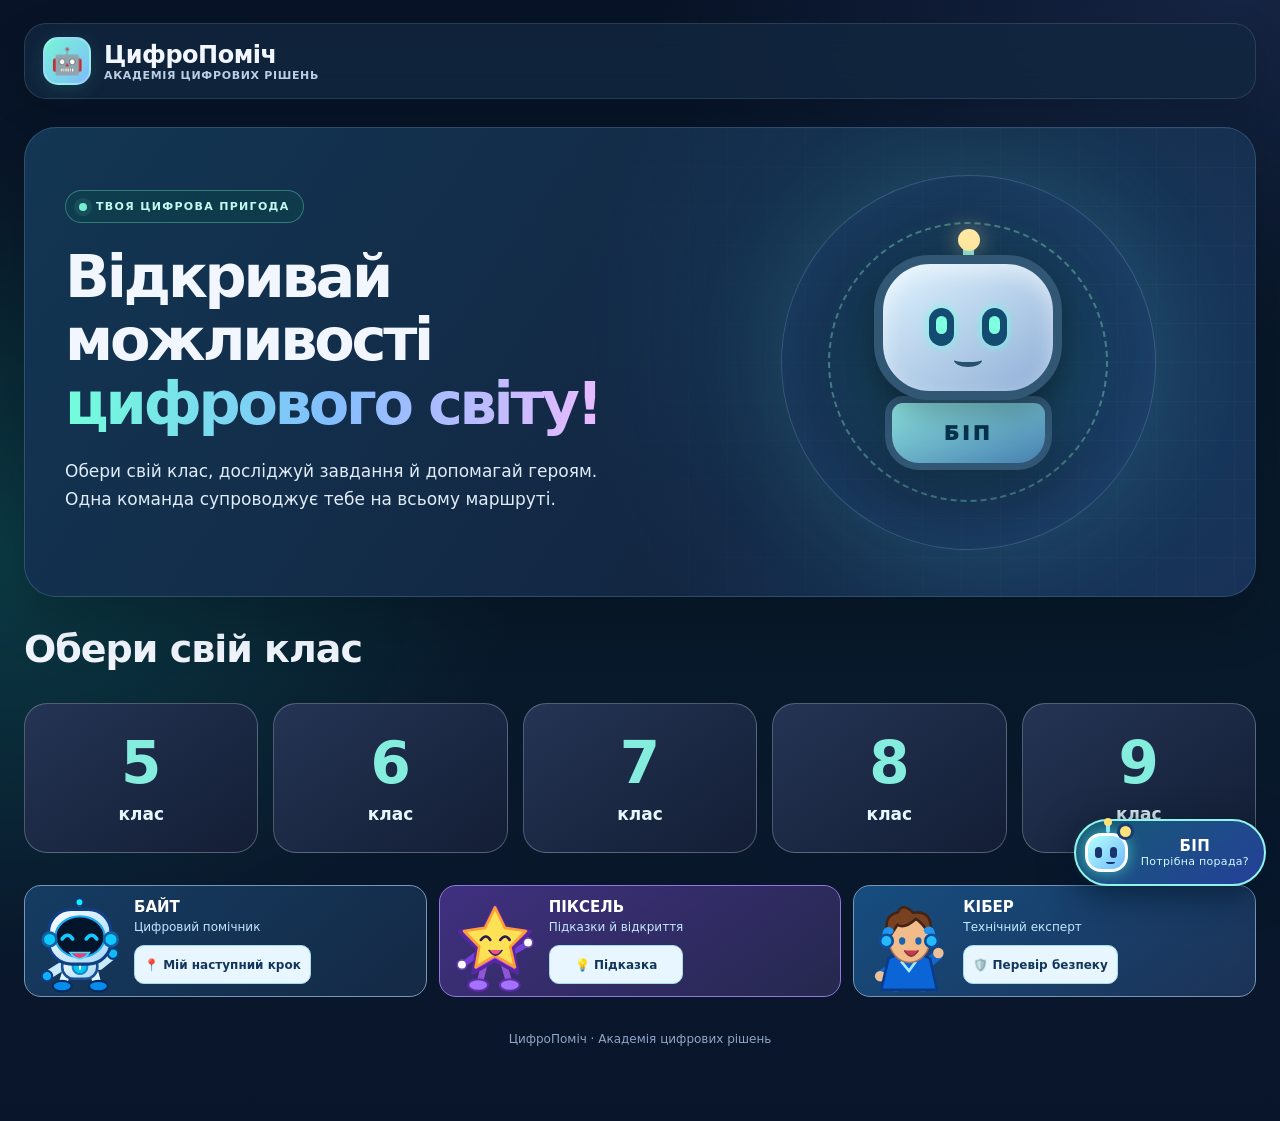
==== index.html @ ed20a584 "Restore omitted character and BIP styles across all portal pages" ====
<!doctype html><html lang="uk"><head><meta charset="utf-8"><meta name="viewport" content="width=device-width,initial-scale=1,viewport-fit=cover"><meta name="theme-color" content="#0a1023"><title>ЦифроПоміч · Академія цифрових рішень</title><link rel="stylesheet" href="./portal.css?v=portal3"><link rel="stylesheet" href="./portal-home.css?v=portal2"><script src="./portal-ui.js?v=portal2" defer></script><script src="./assistant.js?v=portal2" defer></script></head><body><div class="container"><header class="header"><a class="logo" href="./" style="color:inherit;text-decoration:none"><div class="logo-icon">🤖</div><span>ЦифроПоміч<small>АКАДЕМІЯ ЦИФРОВИХ РІШЕНЬ</small></span></a></header><main><section class="hero campaign-hero"><div class="hero-text"><div class="hero-eyebrow"><span class="signal-dot"></span> ТВОЯ ЦИФРОВА ПРИГОДА</div><h1>Відкривай можливості<br><span class="gradient">цифрового світу!</span></h1><p class="campaign-lead">Обери свій клас, досліджуй завдання й допомагай героям. Одна команда супроводжує тебе на всьому маршруті.</p></div><div class="campaign-art" aria-hidden="true"><div class="campaign-orbit orbit-outer"></div><div class="campaign-orbit orbit-inner"></div><div class="campaign-grid"></div><div class="campaign-bot"><span class="bot-antenna"></span><span class="bot-head"><i class="bot-eye"></i><i class="bot-eye"></i><i class="bot-mouth"></i></span><span class="bot-body">БІП</span></div></div></section><section aria-labelledby="choose-grade"><div class="section-intro"><h2 id="choose-grade">Обери свій клас</h2></div><nav class="portal-grades" aria-label="Класи"><a href="./5/" class="academy-grade" aria-label="5 клас"><strong>5</strong><span>клас</span></a><a href="./6/" class="academy-grade" aria-label="6 клас"><strong>6</strong><span>клас</span></a><a href="./7/" class="academy-grade" aria-label="7 клас"><strong>7</strong><span>клас</span></a><a href="./8/" class="academy-grade" aria-label="8 клас"><strong>8</strong><span>клас</span></a><a href="./9/" class="academy-grade" aria-label="9 клас"><strong>9</strong><span>клас</span></a></nav></section><section class="character-team" aria-label="Команда цифрових помічників"><div class="character-member"><div class="character-avatar" data-static-character="bayt"></div><div class="character-body"><strong>БАЙТ</strong><small>Цифровий помічник</small><button type="button" class="team-action" data-static-role="bayt">📍 Мій наступний крок</button></div></div><div class="character-member"><div class="character-avatar" data-static-character="pixel"></div><div class="character-body"><strong>ПІКСЕЛЬ</strong><small>Підказки й відкриття</small><button type="button" class="team-action" data-static-role="pixel">💡 Підказка</button></div></div><div class="character-member"><div class="character-avatar" data-static-character="kiber"></div><div class="character-body"><strong>КІБЕР</strong><small>Технічний експерт</small><button type="button" class="team-action" data-static-role="kiber">🛡️ Перевір безпеку</button></div></div></section></main><footer class="footer">ЦифроПоміч · Академія цифрових рішень</footer></div></body></html>
---- portal.css ----
/* Complete shared design: all original game style blocks, in their original order. */

:root{font-family:system-ui,-apple-system,"Segoe UI",sans-serif;color:#f2f7ff;background:#0a1023;color-scheme:dark;--bg:#0a1023;--card:#17233e;--card2:#1b2b49;--line:#ffffff22;--muted:#b1c1dd;--accent:#69efd3;--blue:#81adff;--gold:#ffd98b}*{box-sizing:border-box}body{margin:0;background:radial-gradient(ellipse 70% 30% at 80% 0,#39387275,transparent),radial-gradient(ellipse 55% 40% at 0% 60%,#087d7960,transparent),#0a1023;min-height:100vh}button,input{font:inherit}button{cursor:pointer}button:focus-visible,input:focus-visible{outline:3px solid #ffe19b;outline-offset:3px}button:disabled{opacity:.5;cursor:not-allowed}a{color:#96dbff}p{line-height:1.65}h1,h2,h3{line-height:1.16;margin:0 0 12px}h1{font-size:clamp(34px,5vw,64px);letter-spacing:-2px}h2{font-size:clamp(25px,3.2vw,38px);letter-spacing:-1px}h3{font-size:20px}.muted{color:var(--muted)}.tiny{font-size:12px;color:var(--muted)}.caps{font-size:12px;letter-spacing:.13em;font-weight:850;color:var(--accent);text-transform:uppercase}.container{max-width:1240px;margin:auto;padding:18px 22px 65px}.header{display:flex;justify-content:space-between;align-items:center;gap:16px;margin-bottom:24px}.logo{display:flex;align-items:center;gap:13px;font-size:22px;font-weight:900;letter-spacing:-.5px}.logo-icon{display:grid;place-items:center;width:48px;height:48px;background:linear-gradient(135deg,#70f5d2,#88a8ff);color:#081a29;border-radius:15px;font-size:26px}.logo small{display:block;font-size:11px;font-weight:700;letter-spacing:.08em;color:var(--muted)}.toplinks{display:flex;gap:9px;flex-wrap:wrap}.navbtn{border:1px solid var(--line);background:#ffffff10;color:#eef4ff;padding:10px 14px;border-radius:14px;font-weight:750}.navbtn.active{border-color:#80efd0;background:#72f2d220;color:#9ef5e5}.btn{display:inline-flex;justify-content:center;align-items:center;gap:8px;border:0;background:linear-gradient(120deg,#74f5d5,#8baeff);color:#07152b;font-weight:900;padding:14px 21px;border-radius:15px;box-shadow:0 9px 32px #36e6bd2c}.btn.secondary{background:#263555;color:#fff;border:1px solid #ffffff30;box-shadow:none}.btn.ghost{background:transparent;border:1px solid #ffffff30;box-shadow:none;color:white}.btn.block{width:100%}.btn.small{font-size:13px;padding:10px 14px}.panel{background:linear-gradient(145deg,#192843f5,#121c32f8);border:1px solid var(--line);border-radius:26px;box-shadow:0 15px 55px #0004}.hero{display:grid;grid-template-columns:1fr .77fr;gap:22px;align-items:center;min-height:420px}.hero-text{padding:48px 10px 48px 16px}.hero-text p{font-size:17px;max-width:580px;color:#b9c9e3}.gradient{background:linear-gradient(95deg,#72ffda,#82bdff,#eabaff);background-clip:text;-webkit-background-clip:text;color:transparent}.bot-zone{position:relative;display:grid;place-items:center;min-height:385px}.orb{height:300px;width:300px;border-radius:50%;border:2px dashed #83c2ff70;background:radial-gradient(circle,#4977ad55,#18284a44 60%,transparent);display:grid;place-items:center;animation:float 5s ease-in-out infinite}.big-bot{font-size:145px;filter:drop-shadow(0 20px 22px #30caa860)}.floating{position:absolute;padding:12px 15px;background:#243757e8;border:1px solid #78ccef77;border-radius:15px;font-weight:850;font-size:13px;box-shadow:0 12px 40px #0005}.floating.a{top:50px;left:0}.floating.b{bottom:55px;right:0}.floating.c{top:68px;right:0}.metrics{display:flex;flex-wrap:wrap;gap:10px;margin:24px 0}.metric{background:#ffffff0b;border:1px solid var(--line);border-radius:14px;padding:12px 17px;font-weight:800}.metric strong{font-size:21px;color:var(--accent)}.section-intro{display:flex;align-items:end;justify-content:space-between;gap:15px;margin:30px 0 18px}.cards{display:grid;grid-template-columns:repeat(4,minmax(0,1fr));gap:14px}.mission-card{color:inherit;text-align:left;background:linear-gradient(150deg,#243454,#131e35);border:1px solid #ffffff25;padding:19px;border-radius:23px;min-height:237px;display:flex;flex-direction:column;gap:6px;transition:transform .15s,border-color .15s}.mission-card:hover{transform:translateY(-3px);border-color:#72eeda}.mission-card .face{width:82px;height:82px;border-radius:23px;background:#ffffff10;display:grid;place-items:center;overflow:hidden;margin:0 auto 5px}.mission-card svg.portrait{height:84px;width:84px}.mission-card .order{display:flex;justify-content:space-between;color:#a9bad9;font-size:11px;letter-spacing:.08em;font-weight:800}.mission-card strong{font-size:16px}.mission-card .status{font-size:12px;margin-top:auto;color:#a6eadd}.tag{display:inline-flex;border:1px solid #8ca7f26a;border-radius:999px;padding:6px 10px;background:#4969b522;color:#c5dcff;font-size:11px;font-weight:850}.tag.done{color:#89efd2;border-color:#89efd280;background:#1c755a40}.game-layout{display:grid;grid-template-columns:254px minmax(0,1fr);gap:18px}.aside{padding:22px;position:sticky;top:12px}.progress-track{height:11px;background:#ffffff20;border-radius:20px;overflow:hidden;margin:13px 0}.progress-track i{height:100%;display:block;background:linear-gradient(90deg,#5ceec7,#96acff);transition:width .2s}.side-nav{display:grid;gap:7px;margin-top:21px}.side-nav button{border:1px solid transparent;border-radius:11px;background:none;color:#aebdd9;text-align:left;padding:10px;display:flex;gap:9px;font-size:12px;font-weight:750}.side-nav button.current{background:#5b86e12c;border-color:#70b4ff80;color:white}.side-nav button.done{color:#75f1ce}.stage{padding:30px 34px;min-height:630px}.stage-top{display:flex;gap:12px;justify-content:space-between;align-items:center;flex-wrap:wrap}.ticket-header{display:flex;align-items:center;gap:18px;margin:19px 0 22px}.portrait-frame{background:linear-gradient(145deg,#304b79,#172d4f);border:1px solid #9cd9ff57;border-radius:25px;width:120px;height:120px;flex-shrink:0;overflow:hidden;display:grid;place-items:center}.portrait-frame .portrait{width:130px;height:130px}.ticket-header h2{margin-bottom:6px}.step-label{font-size:13px;color:#a8caff;font-weight:800}.steps{display:flex;gap:7px;margin:12px 0 22px}.steps span{height:7px;flex:1;background:#ffffff24;border-radius:10px}.steps span.past{background:#5de6c9}.steps span.now{background:#8aafff}.chat{background:#0c1830;border:1px solid #6e95c865;border-radius:20px;padding:20px 24px;margin:17px 0}.chat .sender{font-size:12px;font-weight:850;color:#84efcf;margin-bottom:8px}.chat p{color:#edf4ff;margin:0;font-size:16px;line-height:1.7}.clues{border-radius:18px;background:#eef5ff0c;border:1px solid #ffffff1d;padding:17px 20px}.clues ul{margin:9px 0 0;padding-left:21px;color:#c7d9f3;line-height:1.65;font-size:14px}.question-title{font-size:20px;font-weight:850;margin:23px 0 14px}.answers{display:grid;gap:11px}.option{width:100%;text-align:left;display:flex;gap:13px;align-items:flex-start;padding:15px;background:#243557;border:1px solid #ffffff29;border-radius:15px;color:#f1f6ff;line-height:1.5}.option:hover:not(:disabled){border-color:#8dbfff;background:#2b426a}.letter{display:grid;place-items:center;flex:0 0 31px;width:31px;height:31px;background:#ffffff1b;border-radius:10px;font-weight:900}.option.good{border-color:#6be5b2;background:#1d5647}.option.bad{border-color:#ff9a9a;background:#5b2b3d}.feedback{margin-top:16px;border:1px solid #63edc77a;background:#194b4585;padding:16px 20px;border-radius:16px}.feedback.wrong{border-color:#ffb4b77c;background:#4b2a4085}.feedback strong{font-size:16px}.feedback p{margin:9px 0 0;color:#e8f3ff;font-size:14px}.foot{display:flex;justify-content:space-between;flex-wrap:wrap;gap:12px;margin-top:23px}.phase-alert{background:#2d3862;border:1px solid #a5a2ff7f;border-radius:14px;padding:13px 16px;font-size:13px;color:#e6eaff;margin:15px 0}.mission-done{text-align:center;padding:34px 18px}.mission-done .medal{font-size:74px;margin:8px 0 20px}.mission-done p{max-width:490px;margin:0 auto 24px;color:var(--muted)}.lab-intro{padding:29px;margin:20px 0}.lab-grid{display:grid;grid-template-columns:280px 1fr;gap:20px}.lab-menu{display:grid;gap:8px}.lab-menu button{display:flex;align-items:center;gap:12px;padding:13px;background:#263859;border:1px solid #ffffff2b;color:white;text-align:left;border-radius:13px;font-weight:750}.lab-menu button.active{background:#355181;border-color:#88dafe}.lab-activity{padding:27px;min-height:480px}.lab-scene{border-radius:18px;border:1px solid #ffffff27;background:#0b1a34;padding:19px;margin:18px 0;min-height:160px}.lab-panel{background:#142745;border-radius:15px;padding:16px;margin:12px 0}.lab-panel label{display:block;margin:10px 0}.lab-choice{display:block;background:#253b5e;color:white;border:1px solid #8099c078;border-radius:12px;padding:12px;margin:9px 0;text-align:left;width:100%}.lab-choice.selected{background:#28695d;border-color:#6aebc4}.lab-choice.error{background:#602c44;border-color:#ffafba}.lab-list{display:flex;flex-wrap:wrap;gap:9px}.lab-pill{border:1px solid #8babd277;background:#223d60;color:#f2f7ff;border-radius:12px;padding:11px 14px;min-height:46px}.lab-pill.selected{background:#28685b;border-color:#83efca}.hint{background:#ffffff12;border-left:3px solid #8de6ce;padding:13px 16px;border-radius:9px;margin-top:16px;color:#d6e7fc}.badge-list{display:flex;flex-wrap:wrap;gap:8px}.badge-item{border-radius:999px;padding:10px 14px;border:1px solid #ffffff30;background:#ffffff09;color:#b9c7df;font-weight:750;font-size:12px}.badge-item.earned{border-color:#75e8cb;color:#9af2dc;background:#237a5e55}.report{max-width:970px;margin:14px auto}.report-top{padding:39px;text-align:center}.report-score{font-size:63px;font-weight:950;color:#8af0d5;letter-spacing:-2px}.report-metrics{display:grid;grid-template-columns:repeat(3,1fr);gap:10px;margin-top:16px}.report-metrics div{background:#ffffff0e;border-radius:15px;padding:13px}.report-metrics strong{display:block;font-size:26px}.certificate{background:#fffdf6;color:#1d2e43;border:12px solid #eadbb0;border-radius:4px;padding:27px;box-shadow:0 6px 40px #0004;position:relative;text-align:center;max-width:880px;margin:22px auto;aspect-ratio:1.414;display:flex;flex-direction:column;justify-content:center;overflow:hidden}.certificate::before{content:"";position:absolute;inset:11px;border:2px solid #9fbbcc;pointer-events:none}.cert-kicker{font-size:13px;letter-spacing:.22em;text-transform:uppercase;color:#456c7c;font-weight:850}.cert-big{font-size:clamp(39px,6vw,70px);font-weight:1000;color:#18455c;margin:12px 0 4px;letter-spacing:.12em}.cert-name{font-size:clamp(24px,4vw,40px);font-weight:850;border-bottom:2px solid #c3bd9a;display:inline-block;max-width:92%;margin:13px auto;padding:0 35px 8px;overflow-wrap:anywhere}.cert-results{display:flex;justify-content:center;gap:25px;flex-wrap:wrap;margin:20px 0;font-weight:750}.cert-seal{font-size:53px}.cert-bottom{font-size:12px;color:#4f6475}.name-input{border:1px solid #91afe4;background:#1c3458;color:white;border-radius:12px;padding:12px;font-weight:700;max-width:300px;width:100%}.center{text-align:center}.footer{text-align:center;font-size:12px;color:#91a6c9;margin-top:35px}.toast{position:fixed;right:20px;bottom:24px;max-width:320px;background:#153d38;border:1px solid #8ceace;padding:14px 18px;border-radius:13px;box-shadow:0 15px 40px #0006;z-index:30}.hide{display:none!important}@keyframes float{50%{transform:translateY(-10px)}}@media(max-width:1000px){.cards{grid-template-columns:repeat(2,minmax(0,1fr))}.hero{grid-template-columns:1fr .6fr}.orb{height:220px;width:220px}.big-bot{font-size:100px}.game-layout{grid-template-columns:205px 1fr}.stage{padding:22px}.lab-grid{grid-template-columns:220px 1fr}}@media(max-width:700px){.container{padding:13px 12px 48px}.header{align-items:flex-start;flex-direction:column}.logo{font-size:19px}.toplinks{width:100%;display:grid;grid-template-columns:repeat(3,1fr)}.navbtn{padding:10px 6px;font-size:12px}.hero{display:flex;flex-direction:column-reverse;gap:0}.hero-text{padding:5px 2px 30px}.hero-text p{font-size:14px}.bot-zone{min-height:225px;width:100%}.orb{height:185px;width:185px}.big-bot{font-size:90px}.floating{font-size:10px;padding:8px}.floating.a{top:18px}.floating.b{bottom:12px}.floating.c{top:32px}.cards{gap:9px}.mission-card{min-height:198px;padding:12px}.mission-card .face{height:67px;width:67px}.mission-card svg.portrait{width:72px;height:72px}.mission-card strong{font-size:13px}.mission-card .tiny{font-size:11px}.mission-card .status{font-size:11px}.game-layout{display:block}.aside{position:static;padding:14px;margin-bottom:12px}.side-nav{display:none}.stage{padding:17px 15px;min-height:0}.ticket-header{gap:12px}.ticket-header h2{font-size:23px}.portrait-frame{width:90px;height:90px;border-radius:19px}.portrait-frame .portrait{width:96px;height:96px}.chat{padding:16px}.chat p{font-size:14px}.question-title{font-size:18px}.option{font-size:13px;padding:12px}.lab-grid{display:block}.lab-menu{display:grid;grid-template-columns:repeat(2,1fr);margin-bottom:14px}.lab-menu button{font-size:12px;padding:10px}.lab-activity{padding:17px;min-height:0}.report-top{padding:23px 15px}.report-metrics strong{font-size:20px}.certificate{aspect-ratio:auto;min-height:500px;padding:25px 14px;border-width:7px}.cert-big{font-size:40px}.cert-results{gap:9px;font-size:12px}}@media print{body{background:#fff!important}.header,.footer,.no-print,.report-top,.lab-grid,.hero,.cards{display:none!important}.container{padding:0}.certificate{width:270mm;max-width:100%;height:185mm;aspect-ratio:auto;margin:0 auto;box-shadow:none;page-break-inside:avoid}.report{margin:0;max-width:none}@page{size:A4 landscape;margin:10mm}}@media(prefers-reduced-motion:reduce){*,*:before,*:after{animation:none!important;transition:none!important}}

/* CyfroPomich 4.0: mission 06 inside the single game */
.m6{display:grid;gap:19px}.m6 .m6-head{display:flex;gap:12px;align-items:center;flex-wrap:wrap}.m6 .m6-face{width:88px;height:88px;border-radius:23px;overflow:hidden;background:#30456a;flex-shrink:0}.m6 .m6-face svg{height:94px;width:94px}.m6 .m6-talk{background:#112545;border:1px solid #82caff66;border-radius:19px;padding:17px 20px;line-height:1.65}.m6 .m6-talk strong{display:block;color:#79efd4;font-size:13px;margin-bottom:6px}.m6 .m6-bip{padding:13px 17px;border-left:4px solid #7fe5d2;background:#133c4c;border-radius:13px;line-height:1.55}.m6 .m6-choices{display:grid;gap:10px}.m6 .m6-choices button{color:#f1f8ff;text-align:left;border-radius:15px;padding:16px;border:1px solid #7b9cc070;background:#263a60}.m6 .m6-choices button:hover,.m6 .m6-tab:hover,.m6 .m6-action:hover{border-color:#68e4d0}.m6 .m6-browser{border:1px solid #80aece88;border-radius:18px;overflow:hidden;background:#f3f9ff;color:#243650;box-shadow:0 16px 26px #0002}.m6 .m6-bar{background:#243453;display:flex;gap:9px;align-items:end;flex-wrap:wrap;padding:13px 13px 0;color:#fff}.m6 .m6-dots{font-size:13px;padding:0 8px 13px 0;white-space:nowrap;color:#ffd3b4}.m6 .m6-tab{background:#405375;border:1px solid #7287a3;color:#fff;padding:12px 15px;border-radius:13px 13px 0 0;min-height:45px}.m6 .m6-tab[aria-selected=true]{background:#f3f9ff;color:#15294b;font-weight:800;border-bottom-color:#f3f9ff}.m6 .m6-toolbar{display:flex;align-items:center;gap:10px;padding:11px 15px;background:#e0eaf7;border-bottom:1px solid #adbed5}.m6 .m6-back{font-size:23px;border-radius:10px;border:1px solid #adc1d9;background:#fff;color:#263c56;width:44px;height:42px}.m6 .m6-back:disabled{opacity:.3}.m6 .m6-address{background:#fff;border:1px solid #b4c7da;padding:8px 13px;border-radius:10px;flex:1;overflow-wrap:anywhere;font-size:13px}.m6 .m6-page{padding:22px;min-height:180px;background:linear-gradient(150deg,#fff,#e8f4ff)}.m6 .m6-page h3{color:#17385f}.m6 .m6-page p{color:#334f6c}.m6 .m6-action{border:1px solid #406d8c;background:#285e96;color:#fff;border-radius:12px;padding:12px 16px;font-weight:750}.m6 .m6-status{border:1px solid #65ddb4;background:#164a40;color:#e9fff7;border-radius:13px;padding:13px 17px}.m6 .m6-warn{border-color:#efb37c;background:#593d32}.m6 .m6-footer{display:flex;gap:10px;flex-wrap:wrap;justify-content:space-between;margin-top:8px}.m6 .m6-note{color:#b6cbe7;font-size:13px}.m6 .m6-progress{height:8px;border-radius:20px;background:#ffffff25;overflow:hidden}.m6 .m6-progress i{display:block;height:100%;background:#6beace;transition:width .2s}
@media(max-width:600px){.m6 .m6-bar{gap:4px}.m6 .m6-tab{padding:9px 8px;font-size:12px;flex:1}.m6 .m6-dots{display:none}.m6 .m6-page{padding:14px}.m6 .m6-head{align-items:flex-start}}

/* Mission 01: accessible, touch-friendly virtual Drive */
.m1{display:grid;gap:18px}.m1-head{display:flex;gap:14px;align-items:center;flex-wrap:wrap}.m1-head .m1-portrait{width:86px;height:86px;border-radius:19px;overflow:hidden;background:#314c79}.m1-head .m1-portrait svg{width:94px;height:94px}.m1-track{height:9px;background:#ffffff20;border-radius:99px;overflow:hidden}.m1-track i{display:block;height:100%;background:linear-gradient(90deg,#76f5d0,#9cb6ff);transition:width .2s}.m1-call{background:#112544;border:1px solid #90cbff69;padding:17px 20px;border-radius:19px;line-height:1.6}.m1-call strong{display:block;color:#8ef0d0;margin-bottom:7px;font-size:12px;letter-spacing:.07em}.m1-drive{background:#eaf1fb;color:#162841;border-radius:20px;overflow:hidden;border:3px solid #557aa5;box-shadow:0 10px 28px #0005}.m1-drive-head{background:#d8e5f6;padding:13px 17px;display:flex;flex-wrap:wrap;align-items:center;gap:10px;border-bottom:1px solid #bbcee7}.m1-drive-title{font-weight:950}.m1-chip{background:white;border:1px solid #b7cce5;border-radius:999px;padding:5px 11px;font-size:12px;font-weight:800}.m1-drive-body{padding:18px}.m1-folders{display:flex;gap:8px;flex-wrap:wrap;margin:12px 0 18px}.m1-folder{border:1px solid #a9bddb;background:white;color:#203b58;padding:11px 13px;border-radius:12px;font-weight:750}.m1-folder.active{border-color:#3477d2;background:#d5e8ff}.m1-file{background:#fff;border:1px solid #b6c7da;border-radius:15px;padding:17px;display:grid;gap:12px}.m1-file-row{display:flex;gap:12px;align-items:center;flex-wrap:wrap}.m1-file-icon{font-size:32px}.m1-doc{border:1px solid #b8cde0;background:#fff;border-radius:12px;padding:15px;color:#18324b;margin:9px 0;min-height:95px;line-height:1.6}.m1-doc textarea{display:block;width:100%;min-height:110px;resize:vertical;border:2px solid #7297ce;border-radius:10px;color:#172d45;background:#f7fbff;padding:12px;font-size:15px;line-height:1.5}.m1-drive button{background:#e5f1ff;border:1px solid #739ed7;border-radius:11px;padding:11px 14px;color:#173558;font-weight:850;min-height:44px}.m1-drive button.primary{background:#246bd6;color:#fff;border-color:#1a54b0}.m1-drive button:disabled{opacity:.5}.m1-actions{display:flex;gap:9px;flex-wrap:wrap}.m1-notice{padding:12px 15px;border-radius:13px;background:#245848;border:1px solid #73edc7;color:#edfff9;line-height:1.55}.m1-notice.wrong{background:#593442;border-color:#ffb3a9}.m1-choices{display:grid;gap:10px}.m1-choices button{background:#273d61;border:1px solid #879fc876;color:white;text-align:left;border-radius:13px;min-height:49px;padding:13px 16px;font-weight:750}.m1-choices button:hover{background:#38577e}.m1-bip{background:#2a3460;border:1px solid #a8b0ff65;border-radius:14px;padding:14px 17px;color:#e9f1ff;line-height:1.6}.m1-foot{display:flex;flex-wrap:wrap;align-items:center;justify-content:space-between;gap:12px}.m1-legend{font-size:12px;color:#b8cbee}.m1-summary{display:grid;grid-template-columns:repeat(3,minmax(0,1fr));gap:10px}.m1-summary div{background:#203b55;border-radius:15px;padding:15px}.m1-summary strong{display:block;color:#7ff0ce;font-size:17px;margin-bottom:6px}@media(max-width:700px){.m1-summary{grid-template-columns:1fr}.m1-drive-body{padding:12px}.m1-drive-head{padding:11px}.m1-choices button{font-size:14px}.m1 .stage{padding:17px}.m1-file{padding:12px}}

/* Mission 02: interactive shared printer and local network (integrated). */
.m2-head{display:flex;align-items:center;gap:14px;flex-wrap:wrap}.m2-portrait{width:88px;height:88px;overflow:hidden;border-radius:20px;background:#304b76;flex-shrink:0}.m2-portrait svg{height:96px;width:96px}.m2-track{height:9px;background:#ffffff20;border-radius:999px;overflow:hidden;margin:17px 0 23px}.m2-track i{display:block;height:100%;background:linear-gradient(90deg,#6ef0cd,#94b4ff);transition:width .2s}.m2-call{background:#102642;border:1px solid #83c8fa70;border-radius:18px;padding:17px 20px;line-height:1.6;margin:13px 0}.m2-call strong{display:block;color:#86f1d4;font-size:12px;letter-spacing:.05em;margin-bottom:6px}.m2-choices{display:grid;gap:10px;margin-top:14px}.m2-choices button{min-height:48px;text-align:left;background:#283c5c;color:white;border:1px solid #789bd077;border-radius:14px;padding:13px 16px;font-weight:750}.m2-choices button:hover,.m2-action:hover{border-color:#61ebd0}.m2-tip{border-radius:14px;border:1px solid #8fbdff5c;background:#213d5b;padding:14px 17px;line-height:1.6}.m2-feedback{border:1px solid #73eac1;background:#165243;color:#ecfff7;padding:12px 16px;border-radius:13px;line-height:1.5}.m2-feedback.bad{border-color:#ffbd99;background:#624038}.m2-footer{display:flex;justify-content:space-between;align-items:center;gap:12px;flex-wrap:wrap;margin-top:18px}.m2-net{background:#eaf2fe;color:#16304e;border:2px solid #89abda;border-radius:20px;overflow:hidden;margin:20px 0}.m2-net-top{background:#d4e2f5;display:flex;justify-content:space-between;align-items:center;flex-wrap:wrap;padding:13px 17px;gap:9px;border-bottom:1px solid #b3c8e2;font-weight:900}.m2-net small{color:#3d5572}.m2-status{border-radius:999px;padding:5px 10px;background:#d5f4e6;border:1px solid #6eb99c;color:#175b46;font-weight:850;font-size:11px}.m2-status.off{background:#ffe4de;border-color:#d88d84;color:#823b36}.m2-netbody{padding:16px}.m2-network{display:grid;grid-template-columns:minmax(0,1fr) 65px minmax(0,1fr) 65px minmax(0,1fr);gap:3px;align-items:center}.m2-device{min-height:150px;border:1px solid #adc5e3;border-radius:16px;background:white;text-align:center;padding:14px 9px;display:flex;flex-direction:column;align-items:center;gap:7px;justify-content:center}.m2-device .m2-symbol{font-size:36px;line-height:1.2}.m2-device strong{font-size:14px}.m2-device .m2-desc{font-size:12px;color:#365573}.m2-device.isoff{opacity:.76;background:#fff4f3;border-color:#e3a39c}.m2-link{height:8px;border-radius:12px;background:#45b9a6;position:relative}.m2-link:after{content:'➜';position:absolute;left:50%;top:-20px;transform:translateX(-50%);font-size:23px;color:#227e77}.m2-link.disconnected{background:repeating-linear-gradient(90deg,#e2a1a1 0 8px,transparent 8px 14px)}.m2-link.disconnected:after{content:'×';color:#b64444}.m2-control{background:white;border:1px solid #b8cee7;border-radius:15px;margin-top:15px;padding:17px;color:#233e5c}.m2-control strong{display:block;margin-bottom:9px}.m2-net button{background:#2368c1;border:1px solid #13519f;color:white;min-height:44px;border-radius:11px;padding:10px 14px;font-weight:850}.m2-net button.m2-quiet{color:#244463;background:#e4effc;border-color:#a6c4e4}.m2-actions{display:flex;flex-wrap:wrap;gap:10px;margin-top:12px}.m2-printlog{background:#f0f7ff;border:1px dashed #96b9dc;border-radius:13px;padding:12px;color:#244c70;font-size:13px;line-height:1.6;margin-top:12px}.m2-choiceprint{display:grid;gap:8px}.m2-choiceprint button{text-align:left;width:100%;background:white;color:#213b59;border:1px solid #a6c4e3}.m2-choiceprint button.selected{background:#c7f2e3;border-color:#309f7f;color:#124d42}.m2-finish{background:#164f48;border:1px solid #7ce4be;border-radius:16px;padding:19px;line-height:1.6}.m2-mission .m2-note{font-size:12px;color:#bfd1ed}
@media(max-width:700px){.m2-network{grid-template-columns:1fr;gap:6px}.m2-device{min-height:100px;flex-direction:row;text-align:left;justify-content:flex-start}.m2-device .m2-symbol{font-size:28px}.m2-link{width:8px;height:25px;justify-self:center}.m2-link:after{content:'↓';top:0;left:13px;font-size:20px}.m2-link.disconnected:after{content:'×';left:16px;top:0}.m2-netbody{padding:10px}.m2-net-top{padding:11px}.m2-control{padding:12px}.m2-head{align-items:flex-start}}

/* Mission 03 — safe messaging simulation, integrated in the full game */
.m3{display:grid;gap:18px}.m3-head{display:flex;align-items:center;gap:14px;flex-wrap:wrap}.m3-avatar{width:84px;height:84px;overflow:hidden;border-radius:19px;background:#31486c;flex-shrink:0}.m3-avatar svg{width:93px;height:93px}.m3-progress{height:9px;background:#ffffff1c;border-radius:99px;overflow:hidden}.m3-progress i{display:block;height:100%;border-radius:inherit;background:linear-gradient(90deg,#72e9d4,#a2baff);transition:width .35s}.m3-chatapp{border:1px solid #819acc50;background:#0a1429;border-radius:24px;overflow:hidden}.m3-chathead{background:#182a49;display:flex;align-items:center;justify-content:space-between;gap:12px;padding:14px 18px;border-bottom:1px solid #ffffff18}.m3-chathead strong{font-size:15px}.m3-chathead small{color:#abc5e4}.m3-bubbles{padding:20px;display:grid;gap:12px;min-height:190px;align-content:start}.m3-bubble{max-width:min(95%,550px);padding:15px 17px;border:1px solid #63779b6b;border-radius:17px 17px 17px 5px;background:#223551;line-height:1.6;white-space:pre-line}.m3-bubble.warning{background:#2d294b;border-color:#ffcd8288}.m3-bubble.own{justify-self:end;border-radius:17px 17px 5px 17px;background:#194b57;border-color:#6cebd280}.m3-mute{padding:12px 18px;color:#b1c1dd;border-top:1px solid #ffffff20;font-size:12px}.m3-flags{display:grid;grid-template-columns:repeat(2,minmax(0,1fr));gap:11px}.m3-flag,.m3-action{border:1px solid #ffffff38;border-radius:15px;background:#1b2d4d;color:#edf5ff;font:inherit;line-height:1.45;text-align:left;padding:14px;cursor:pointer;min-height:56px;transition:background .15s,border-color .15s}.m3-flag:hover,.m3-action:hover{border-color:#77ecd4}.m3-flag[aria-pressed=true]{background:#153e4a;border-color:#71ebcf;box-shadow:inset 0 0 0 1px #71ebcf}.m3-flag[aria-pressed=true]:before{content:'✓  ';color:#8afce0}.m3-flag:focus-visible,.m3-action:focus-visible{outline:3px solid #ffd98b;outline-offset:2px}.m3-choices{display:grid;gap:11px}.m3-actions{display:flex;gap:11px;flex-wrap:wrap;margin-top:14px}.m3-actions .btn{min-height:46px}.m3-tip{background:#15304b;border:1px solid #5b9cbd66;padding:16px 18px;border-radius:17px;line-height:1.55}.m3-feedback{padding:15px 18px;background:#173e41;border:1px solid #6ce2c280;color:#e8fff8;border-radius:14px;line-height:1.5}.m3-feedback.bad{background:#463025;border-color:#ffc18c80;color:#fff0dd}.m3-report{display:grid;gap:10px;background:#102942;border:1px solid #76c6ff60;padding:18px;border-radius:17px}.m3-report strong{color:#bde9ff}.m3-label{font-weight:800;color:#bde6ff}.m3-steps{margin:0;padding-left:24px;line-height:1.8}.m3-summary{background:#173742;border:1px solid #69d9c080;border-radius:15px;padding:17px;line-height:1.7}.m3-explain{color:#bacce8;font-size:14px}.m3-count{color:#bdebdc;font-size:13px}.m3-warn{font-size:13px;color:#ffd19d}.m3-pill{border-radius:99px;border:1px solid #ffffff40;padding:5px 10px;font-size:12px;color:#c1d2ec}.m3-actions .btn:disabled{opacity:.45;cursor:not-allowed}
@media(max-width:620px){.m3-flags{grid-template-columns:1fr}.m3-bubbles{padding:14px}.m3-chathead{padding:12px 14px}.m3-head{align-items:flex-start}.m3-avatar{width:72px;height:72px}.m3-avatar svg{width:80px;height:80px}}

/* Four new fully integrated interactive missions, 04,05,07,08. */
.v4-layout{display:grid;gap:17px}.v4-heading{display:flex;align-items:center;gap:15px}.v4-heading .v4-face{height:82px;width:82px;flex:0 0 82px;border-radius:20px;background:#314d79;overflow:hidden}.v4-face svg{width:92px;height:92px}.v4-track{height:9px;border-radius:30px;background:#ffffff20;overflow:hidden}.v4-track i{height:100%;display:block;background:linear-gradient(90deg,#72eccf,#94b5ff);transition:width .3s}.v4-message{background:#10243f;border:1px solid #75b4f655;border-radius:18px;padding:18px;line-height:1.7}.v4-message strong{color:#8df1dd;display:block;margin-bottom:5px}.v4-message p{margin:0;color:#eff5ff}.v4-scene{border:1px solid #8ca7dd45;background:linear-gradient(145deg,#0e1b35,#192a48);border-radius:21px;padding:20px;display:grid;gap:14px}.v4-scene-head{display:flex;justify-content:space-between;align-items:center;gap:10px;flex-wrap:wrap;font-weight:900;color:#d2e7ff}.v4-choices{display:grid;gap:10px}.v4-tile{background:#243859;border:1px solid #90aad65d;border-radius:14px;color:#edf5ff;padding:14px;text-align:left;display:flex;align-items:center;gap:12px;line-height:1.45;min-height:56px}.v4-tile:hover,.v4-tile:focus-visible{background:#304b77;border-color:#8df1d3}.v4-tile[aria-pressed=true]{background:#216a61;border-color:#82f3d5}.v4-tile:disabled{opacity:.55}.v4-row{display:flex;gap:10px;align-items:center;flex-wrap:wrap}.v4-tip{background:#23375b;border-left:4px solid #81f2d5;color:#e1efff;border-radius:12px;padding:14px 17px;font-size:14px;line-height:1.6}.v4-status{border:1px solid #83f1d367;border-radius:13px;background:#1c5b4c79;padding:14px;line-height:1.6}.v4-status.bad{border-color:#ffc8ad79;background:#653b4078}.v4-footer{display:flex;flex-wrap:wrap;gap:10px;justify-content:space-between}.v4-photo-grid{display:grid;grid-template-columns:repeat(3,minmax(0,1fr));gap:12px}.v4-photo{min-height:160px;border-radius:16px;display:grid;align-items:end;text-align:center;padding:14px;color:white;font-weight:900;border:2px solid #ffffff35}.v4-photo:nth-child(1){background:linear-gradient(145deg,#9ee4f0,#337d82 45%,#184352)}.v4-photo:nth-child(2){background:linear-gradient(135deg,#f2b871,#ad6549,#503447)}.v4-photo:nth-child(3){background:linear-gradient(135deg,#a6c9ff,#6775be,#273d76)}.v4-preview{background:#f9f6ed;color:#1b3447;border-radius:12px;padding:17px;max-width:620px}.v4-preview .v4-forest{font-size:75px;text-align:center;padding:19px;background:linear-gradient(#bdeaff,#e2f5ce);border-radius:12px;margin-bottom:13px}.v4-search{display:flex;gap:10px;align-items:stretch;flex-wrap:wrap}.v4-search input{min-width:170px;flex:1;background:#f2f8ff;color:#142440;border:2px solid #86b8dc;border-radius:12px;padding:12px;font-size:16px}.v4-result{width:100%;text-align:left;background:#f7fbff;color:#1a3950;border:1px solid #a0bad3;border-radius:13px;padding:14px 17px;display:grid;gap:4px}.v4-result:hover{background:#dff4ff}.v4-result small{color:#42755e}.v4-network{display:grid;grid-template-columns:1fr auto 1fr auto 1fr;align-items:center;gap:7px}.v4-device{background:#263d61;border-radius:15px;text-align:center;border:1px solid #adc6ed57;min-height:118px;display:grid;align-content:center;gap:5px;padding:10px}.v4-device strong{font-size:14px}.v4-device span{font-size:27px}.v4-wire{font-size:26px;color:#8aecd6;text-align:center}.v4-device.off{border-color:#ec9e9e88;opacity:.72}.v4-mail{background:#f2f6fd;color:#20364c;border-radius:17px;overflow:hidden}.v4-mail .v4-mail-head{padding:17px;border-bottom:1px solid #c6d4e2;display:grid;gap:8px}.v4-mail .v4-mail-body{padding:20px;display:grid;gap:10px;line-height:1.55}.v4-mail .v4-attachment{border:1px dashed #9cacc5;padding:13px;border-radius:10px;background:#fff4ed;color:#653f3b}.v4-choice-note{font-size:13px;color:#b8d1ee}.v4-footer button{max-width:100%}
@media(max-width:760px){.v4-photo-grid{grid-template-columns:1fr}.v4-photo{min-height:110px}.v4-network{grid-template-columns:1fr;max-width:420px;margin:auto}.v4-wire{transform:rotate(90deg)}.v4-scene{padding:14px}.v4-heading .v4-face{height:70px;width:70px;flex-basis:70px}.v4-face svg{height:78px;width:78px}}
@media(prefers-reduced-motion:reduce){.v4-track i{transition:none}}

/* Completion pass: readable topic-level report, mobile tap targets, accessibility */
.topic-report{padding:28px;margin:20px 0}.topic-grid{display:grid;grid-template-columns:repeat(2,minmax(0,1fr));gap:10px;margin:18px 0}.topic-row{display:flex;align-items:center;gap:12px;min-width:0;text-align:left;border:1px solid #7396c677;background:#223555;border-radius:15px;padding:14px;color:#f1f7ff;min-height:76px}.topic-row:hover,.topic-row:focus-visible{background:#2d4b77;border-color:#83efcf}.topic-num{flex:0 0 36px;height:36px;display:grid;place-items:center;border-radius:12px;background:#365777;color:#bcfff1;font-weight:900}.topic-info{min-width:0;flex:1;display:grid;gap:5px}.topic-info strong{font-size:14px}.topic-info small{color:#bcd3f1;font-size:12px}.topic-count{font-size:13px;color:#8ef3d7;font-weight:900;white-space:nowrap}.topic-report h2{font-size:25px}.name-input{min-height:45px}button{touch-action:manipulation}button:focus-visible{outline:3px solid #ffda87;outline-offset:3px}#player-name{max-width:100%}
@media(max-width:680px){.topic-grid{grid-template-columns:1fr}.topic-report{padding:18px}.topic-row{min-height:68px}}
@media(prefers-reduced-motion:reduce){*,*::before,*::after{animation-duration:.01ms!important;animation-iteration-count:1!important;transition-duration:.01ms!important;scroll-behavior:auto!important}}
@media print{.topic-report{display:none!important}}

.footer{display:flex;justify-content:center;align-items:center;gap:9px;flex-wrap:wrap}.footer .navbtn{min-height:44px}@media(max-width:560px){.footer{flex-direction:column;align-items:stretch}.footer .navbtn{width:100%}}

/* Finale in the ONE game: unlocked after eight completed support tickets. */
.final-feature{margin:25px 0;padding:24px;background:linear-gradient(115deg,#152d4f,#1f244b);border:1px solid #8ac7ff69;border-radius:24px;display:grid;grid-template-columns:minmax(0,1fr) auto;align-items:center;gap:18px}
.final-feature.locked{opacity:.8}.key-track{display:flex;flex-wrap:wrap;gap:8px;margin:15px 0}
.key-tile{width:43px;height:50px;display:grid;place-items:center;border:1px solid #7fdcda75;border-radius:12px;background:#132848;color:#a5f6e9;font-size:22px;font-weight:900;box-shadow:inset 0 0 13px #6dfbd00b}
.key-tile.hidden{background:#29334b;color:#8a9ab7;border-style:dashed}
.final-layout{max-width:990px;margin:auto;padding:5px 0 35px}.final-panel{padding:30px;display:grid;gap:20px}
.final-status{display:flex;flex-wrap:wrap;align-items:center;justify-content:space-between;gap:10px}
.final-scenario{background:#0f213e;border:1px solid #6898de77;padding:21px;border-radius:18px}
.final-scenario p{margin-bottom:0;color:#e6f3ff}.final-options{display:grid;gap:12px}
.final-option{text-align:left;background:#22395c;border:1px solid #ffffff40;padding:16px 18px;color:#f5faff;border-radius:14px;line-height:1.55;font-weight:650}
.final-option:hover,.final-option:focus-visible{border-color:#7defd3;background:#28466a}
.final-note{background:#193e43;border:1px solid #6ee1c77b;padding:15px 18px;border-radius:15px;color:#e6fff9;line-height:1.6}
.final-note.try{background:#3d3147;border-color:#e2be7d77}
.final-complete{text-align:center;padding:24px 10px}.final-complete .emblem{font-size:70px}
.final-steps{display:flex;gap:8px}.final-steps span{height:7px;background:#4b5875;flex:1;border-radius:20px}.final-steps span.done{background:#7ce8ce}
@media(max-width:760px){.final-feature{grid-template-columns:1fr}.final-panel{padding:20px}.key-tile{width:36px;height:45px;font-size:19px}}
@media print{.final-feature,.final-layout{display:none!important}}

/* Contextual BIP and optional branching workshop (v4.3) */
.coachbox{margin:25px 0 5px;border:1px solid #64bfc09c;border-radius:21px;background:linear-gradient(135deg,#123f50,#1b2b4a);padding:18px 20px}.coach-head{display:flex;align-items:center;justify-content:space-between;gap:12px;flex-wrap:wrap}.coach-head h3{font-size:18px;margin:0}.coach-head p{margin:5px 0 0;color:#d1e5f2;font-size:13px}.coach-buttons,.coach-actions{display:flex;gap:9px;flex-wrap:wrap;margin-top:12px}.coach-buttons button,.coach-actions button{padding:10px 13px;border:1px solid #91d4e884;background:#274b64;color:white;border-radius:12px;font-weight:750;min-height:44px}.coach-buttons button[aria-pressed=true]{background:#285f65;border-color:#84f8d4}.coach-note{background:#091d32c9;border-left:4px solid #8bf2d7;border-radius:10px;padding:12px 14px;margin-top:12px;color:#e6fbfb;line-height:1.55}.coach-consequence{background:#0d2536;border:1px solid #9cb1d35c;border-radius:12px;padding:14px;margin-top:12px}.coach-consequence strong{display:block;margin-bottom:7px}.coach-consequence p{margin:0 0 9px;font-size:14px}.coach-option{display:block;width:100%;text-align:left;margin:9px 0;border:1px solid #a9d0eb80;background:#203a58;color:#fff;border-radius:12px;padding:12px 15px;min-height:46px;line-height:1.45}.coach-option:hover{border-color:#7df4d0}.coach-option.selected{background:#225b60;border-color:#86f2d0}.coach-feedback{padding:11px 13px;background:#213d4f;border-radius:10px;margin-top:10px;line-height:1.5}.coach-muted{color:#bdd1e3;font-size:12px;margin:8px 0 0}@media(max-width:600px){.coachbox{padding:15px}.coach-buttons button{flex:1 1 150px}.coach-head h3{font-size:16px}}

/* VERSION 4.4 — campaign experience, coherent visual hierarchy and touch-first cards */
.campaign-hero{display:grid}
:root{--bg:#071225;--card:#13263f;--card2:#1b3450;--line:#a9ccff24;--muted:#bbcee4;--accent:#66ecd1;--blue:#9cbcff;--gold:#ffda91}
body{background:radial-gradient(ellipse 45% 30% at 96% 0%,#31467b55,transparent),radial-gradient(ellipse 40% 36% at 0% 50%,#107b7455,transparent),linear-gradient(180deg,#081327,#081a2b 47%,#09152b 100%)}
.container{max-width:1310px;padding:18px 24px 75px}
.header{padding:13px 18px;margin:5px 0 28px;border:1px solid #d2eaff20;border-radius:22px;background:#122740cc;box-shadow:0 10px 36px #0002;backdrop-filter:blur(14px)}
.logo-icon{background:linear-gradient(135deg,#78f5d6,#7fbbfc);border:2px solid #defeff4a;box-shadow:0 4px 20px #4eedcf24}
.logo{font-size:24px}.logo small{letter-spacing:.06em}
.navbtn{background:#ffffff08;min-height:44px;border-color:#b6d2f52b;transition:background .15s,border-color .15s}
.navbtn:hover{background:#ffffff1b;border-color:#b9e9ff78}
.navbtn.active{border-color:#76efd1;background:#27665f80;color:#dbfff7}
.btn{min-height:48px;box-shadow:0 12px 25px #20cba32c;transition:transform .16s,filter .16s}.btn:hover:not(:disabled){transform:translateY(-2px);filter:brightness(1.05)}
.btn.secondary{background:#203955;border-color:#8daed451}.panel{background:linear-gradient(145deg,#152c46,#102038);border-color:#bfdafa24;box-shadow:0 16px 36px #0002}
.campaign-hero{position:relative;overflow:hidden;border:1px solid #aed8ff2d;border-radius:32px;padding:13px 30px;min-height:470px;grid-template-columns:1.05fr .85fr;background:radial-gradient(circle at 80% 45%,#1f618b63,transparent 42%),linear-gradient(125deg,#123653,#132642 63%,#172e54);box-shadow:0 22px 55px #0003}
.campaign-hero::before{content:"";position:absolute;inset:0;background-image:linear-gradient(#c9f4ff07 1px,transparent 1px),linear-gradient(90deg,#c9f4ff07 1px,transparent 1px);background-size:39px 39px;mask-image:linear-gradient(90deg,transparent 25%,black)}
.campaign-hero .hero-text{position:relative;z-index:2;padding:36px 3px 40px 10px}
.hero-eyebrow{display:inline-flex;align-items:center;gap:9px;color:#c3faef;font-weight:800;font-size:11px;letter-spacing:.12em;padding:9px 13px;border:1px solid #77eacb5b;border-radius:999px;background:#0b504958}
.signal-dot{width:8px;height:8px;border-radius:100%;background:#77f0d0;box-shadow:0 0 0 5px #77f0d018}
.campaign-hero h1{max-width:650px;font-size:clamp(36px,4.6vw,68px);line-height:1.075;letter-spacing:-.055em;margin:22px 0}
.campaign-lead{font-size:17px;color:#e0ecf8!important;line-height:1.65;max-width:530px}
.campaign-buttons{display:flex;gap:12px;flex-wrap:wrap;margin:25px 0 24px}.campaign-primary{background:linear-gradient(125deg,#7affda,#93b5ff);font-size:15px}
.campaign-welcome{display:flex;align-items:center;gap:11px;width:fit-content;padding:10px 13px;border:1px solid #b9d1ff33;border-radius:16px;background:#071c3180}.welcome-medal{display:grid;place-items:center;width:40px;height:40px;color:#ffe8a3;font-size:25px;background:#c6a45f22;border-radius:12px}.campaign-welcome strong,.campaign-welcome small{display:block}.campaign-welcome small{font-size:12px;color:#bdcfe7;margin-top:2px}
.campaign-art{position:relative;min-height:420px;display:grid;place-items:center;isolation:isolate}.campaign-orbit{position:absolute;border:1px solid #9fcbff3d;border-radius:50%;transform:rotate(-18deg)}.orbit-outer{width:375px;height:375px;box-shadow:0 0 110px #6ff5ec22,inset 0 0 75px #609ef621}.orbit-inner{width:280px;height:280px;border:2px dashed #90f2d264}.campaign-grid{position:absolute;width:310px;height:310px;border-radius:50%;background:radial-gradient(circle,#1c859180,transparent 68%)}
.campaign-bot{position:relative;width:205px;height:245px;display:flex;flex-direction:column;align-items:center;justify-content:center;filter:drop-shadow(0 15px 30px #0c121a80);animation:float 5s ease-in-out infinite}.bot-antenna{width:11px;height:24px;background:#83ddd6;border-radius:5px;position:absolute;top:1px}.bot-antenna::before{content:"";position:absolute;width:22px;height:22px;background:#ffe9a2;border-radius:100%;left:-5px;top:-12px;box-shadow:0 0 22px #ffe39a80}.bot-head{position:relative;width:188px;height:145px;background:linear-gradient(145deg,#e0f4ff,#8eaed6);border:9px solid #315775;border-radius:56px;display:flex;align-items:center;justify-content:center;gap:28px;box-shadow:inset 0 8px 20px #ffffff80,0 14px 30px #0004}.bot-eye{width:25px;height:38px;border-radius:16px;background:#144b71;box-shadow:0 0 10px #6effe7;position:relative}.bot-eye::after{content:"";position:absolute;inset:8px 7px 12px;background:#7effdd;border-radius:8px}.bot-mouth{position:absolute;bottom:24px;width:28px;height:14px;border-bottom:5px solid #27516f;border-radius:50%}.bot-body{background:linear-gradient(160deg,#8de4df,#477fb1);border:7px solid #315775;border-radius:18px 18px 34px 34px;padding:18px 52px;color:#07334e;font-weight:1000;font-size:20px;letter-spacing:.16em;margin-top:-4px;z-index:-1}
.orbit-chip{position:absolute;display:flex;gap:8px;align-items:center;padding:10px 13px;background:#102e4cf0;border:1px solid #bfe5ff55;border-radius:16px;font-weight:800;font-size:12px;box-shadow:0 12px 28px #0003}.chip-one{top:38px;left:0}.chip-two{right:-3px;top:135px}.chip-three{bottom:48px;left:13px}
.progress-hub{display:flex;align-items:center;gap:25px;padding:22px 26px;margin:18px 0 39px;border-radius:23px}.progress-ident{display:flex;align-items:center;gap:12px;min-width:190px}.progress-symbol{display:grid;place-items:center;width:50px;height:50px;background:#38bca72c;border:1px solid #79ecdb77;border-radius:15px;font-size:24px}.progress-ident strong,.progress-ident small{display:block}.progress-ident small{color:#c1cee1;margin-top:3px;font-size:12px}.progress-flex{flex:1;display:flex;align-items:center;gap:14px;min-width:120px}.progress-hub-track{height:12px;background:#ffffff23;flex:1;border-radius:99px;overflow:hidden}.progress-hub-track>span{display:block;height:100%;border-radius:99px;background:linear-gradient(90deg,#48dbb5,#91c5ff);transition:width .25s}.progress-count{font-size:28px;font-weight:950;white-space:nowrap}.progress-count span{font-size:17px;color:#a8bbd7}.progress-stat{display:flex;flex-direction:column;gap:5px;padding-left:23px;border-left:1px solid #c2ddff31;min-width:112px}.progress-stat strong{font-size:22px;color:#a8ffea}.progress-stat small{font-size:11px;color:#b4c9e1}
.missions-section .section-intro{margin-bottom:20px}.missions-section h2{font-size:clamp(25px,3vw,37px)}.map-legend{background:#143c49;border:1px solid #6ed1bf57;border-radius:999px;padding:10px 15px;color:#b9f9e7;font-weight:750;font-size:12px;white-space:nowrap}
.campaign-cards{gap:16px}.campaign-cards .mission-card{min-height:255px;padding:18px 18px 16px;border-radius:23px;position:relative;overflow:hidden;background:linear-gradient(160deg,#1c3956,#10233b 80%);box-shadow:0 9px 22px #0003;transition:transform .18s,border-color .18s,box-shadow .18s}.campaign-cards .mission-card:hover{transform:translateY(-5px);box-shadow:0 18px 32px #0005}.campaign-cards .mission-card.is-next{border-color:#60ecd2;box-shadow:inset 0 0 0 1px #60ecd249,0 10px 28px #2edcb528}.campaign-cards .mission-card.is-complete{border-color:#6cead36e;background:linear-gradient(165deg,#164a50,#112e3e)}.campaign-cards .mission-topline{display:flex;align-items:center;justify-content:space-between;gap:5px}.campaign-cards .mission-number{font-size:10px;font-weight:900;letter-spacing:.1em;color:#c2d5f3}.campaign-cards .mission-flag{font-size:9px;color:#b3cdeb;font-weight:850}.campaign-cards .is-next .mission-flag,.campaign-cards .is-complete .mission-flag{color:#80f4d9}.campaign-cards .mission-identity{position:relative;display:grid;place-items:center;padding:10px 0 6px}.campaign-cards .face{width:80px;height:80px;margin:0;background:#d0efff16;border-radius:24px;border:1px solid #c7ebff35}.mission-mini-icon{position:absolute;margin-left:72px;margin-top:56px;font-size:19px;background:#203a55;border:1px solid #aee8ff5c;border-radius:12px;padding:6px}.campaign-cards .mission-title{font-size:17px;font-weight:850;line-height:1.3;margin-top:3px}.campaign-cards .mission-subtitle{font-size:12px;line-height:1.5;color:#bdd0e8;min-height:36px}.mission-bottom{display:flex;align-items:center;gap:10px;margin-top:auto;padding-top:14px}.mission-step-track{height:7px;background:#ffffff21;border-radius:99px;overflow:hidden;flex:1}.mission-step-track i{height:100%;display:block;border-radius:99px;background:linear-gradient(90deg,#72f6d7,#8db6ff)}.mission-status{font-size:11px;color:#a8f4df;font-weight:850}
.after-map{display:grid;grid-template-columns:1fr 1fr;gap:17px;margin-top:20px}.extra-feature{display:flex;align-items:flex-start;gap:16px;padding:23px}.extra-icon{width:54px;height:54px;flex:0 0 54px;display:grid;place-items:center;font-size:25px;border:1px solid #a6d2fd59;background:#314b6a;border-radius:17px}.extra-feature h3{margin:7px 0}.extra-feature p,.how-list{color:#cfdeef;font-size:13px;line-height:1.65}.how-list{margin:10px 0;padding-left:19px}.how-list li{margin:4px 0}
/* Unified mission-screen hierarchy and interactions. */
.stage{border-radius:24px;padding:28px 30px}.aside{border-radius:23px}.ticket-header{padding-bottom:12px;border-bottom:1px solid #bbd8ff24}.chat{background:#0e2741;border-color:#8eb9f76a}.option,.lab-choice,.final-option{min-height:54px}.option:hover,.lab-choice:hover{border-color:#70efd1}.coachbox{background:linear-gradient(140deg,#12465a,#15334a);box-shadow:inset 0 1px #9af4e027}.steps span.now{background:#7df4d7}.report-top{border-radius:26px}
@media(max-width:1050px){.campaign-hero{grid-template-columns:1fr .75fr;padding:9px 20px}.campaign-art{min-height:350px}.orbit-outer{width:300px;height:300px}.orbit-inner{width:235px;height:235px}.campaign-cards{grid-template-columns:repeat(2,minmax(0,1fr))}.progress-hub{flex-wrap:wrap}.progress-flex{min-width:45%}}
@media(max-width:720px){.container{padding:12px 14px 55px}.header{padding:12px;gap:12px;align-items:flex-start;flex-wrap:wrap}.logo{font-size:20px}.logo-icon{width:43px;height:43px}.logo small{font-size:9px}.toplinks{display:grid;width:100%;grid-template-columns:repeat(4,minmax(0,1fr));gap:5px}.toplinks .navbtn{padding:9px 3px;font-size:10px;min-width:0;line-height:1.35}.campaign-hero{grid-template-columns:1fr;min-height:0;padding:10px 18px;border-radius:24px}.campaign-hero .hero-text{padding:28px 2px 0}.campaign-hero h1{font-size:clamp(33px,9vw,52px);margin:18px 0 13px;letter-spacing:-.045em}.campaign-lead{font-size:14px!important}.campaign-buttons{margin:22px 0 15px}.campaign-buttons .btn{flex:1 1 145px;font-size:13px;padding:13px 9px}.campaign-welcome{font-size:13px}.campaign-art{min-height:250px;transform:scale(.85);margin:-5px 0 -15px}.orbit-outer{width:270px;height:270px}.orbit-inner{width:218px;height:218px}.campaign-bot{transform:scale(.79)}.chip-one{left:-24px;top:23px}.chip-two{right:-38px;top:110px}.chip-three{bottom:9px;left:-12px}.orbit-chip{font-size:10px;padding:8px}.progress-hub{padding:15px;gap:15px;border-radius:19px;margin:15px 0 29px}.progress-ident{flex:1 1 100%}.progress-flex{flex:1 1 100%}.progress-stat{flex:1;min-width:0;padding-left:14px}.missions-section .section-intro{align-items:flex-start}.map-legend{display:none}.campaign-cards{grid-template-columns:repeat(2,minmax(0,1fr));gap:9px}.campaign-cards .mission-card{padding:12px;min-height:245px;border-radius:17px}.campaign-cards .mission-flag{font-size:8px}.campaign-cards .mission-number{font-size:9px}.campaign-cards .mission-title{font-size:14px}.campaign-cards .mission-subtitle{font-size:11px}.campaign-cards .face{width:68px;height:68px}.campaign-cards .face svg{width:70px;height:70px}.mission-mini-icon{margin-left:62px;margin-top:48px;font-size:15px}.after-map{grid-template-columns:1fr}.extra-feature{padding:17px}.game-layout{grid-template-columns:1fr}.aside{position:static}.stage{padding:19px 16px}}
@media(max-width:380px){.toplinks .navbtn{font-size:9px}.campaign-cards .mission-card{min-height:260px}.campaign-hero h1{font-size:32px}.campaign-art{transform:scale(.73);margin:-23px -12px -31px}.mission-flag{letter-spacing:-.03em}}
@media(prefers-reduced-motion:reduce){.campaign-bot{animation:none}.campaign-cards .mission-card,.btn{transition:none}}
@media print{.campaign-hero,.progress-hub,.missions-section,.after-map{display:none!important}}


/* Teacher 4.5 */
.teacher-board{min-width:0;width:100%}.teacher-board>*{min-width:0}.teacher-two>*{min-width:0}.teacher-stats>div{min-width:0}.teacher-stats span,.teacher-stats strong{overflow-wrap:anywhere}.teacher-intro .caps{overflow-wrap:anywhere}.teacher-toggle span{min-width:0;overflow-wrap:anywhere}
.teacher-board{max-width:1180px;margin:0 auto 40px;display:grid;gap:18px}.teacher-intro,.teacher-section{padding:26px}.teacher-intro h1{margin:9px 0;font-size:clamp(26px,4vw,42px)}.teacher-intro p{max-width:850px;line-height:1.6;color:#b9c9df}.teacher-stats{display:grid;grid-template-columns:repeat(4,minmax(0,1fr));gap:12px;margin-top:20px}.teacher-stats>div{border:1px solid #ffffff26;border-radius:15px;padding:15px;background:#ffffff08;display:flex;flex-direction:column;gap:5px}.teacher-stats strong{font-size:27px;color:#9ef5d1}.teacher-stats span{font-size:12px;color:#b8c9e0}.teacher-two{display:grid;grid-template-columns:1.1fr .9fr;gap:18px}.teacher-section h2{margin:0 0 12px;font-size:22px}.teacher-section p{line-height:1.6}.teacher-toggle{display:flex;gap:14px;align-items:flex-start;background:#ffffff0a;border:1px solid #ffffff28;border-radius:15px;padding:16px;margin:12px 0;cursor:pointer}.teacher-toggle input{width:22px;height:22px;flex-shrink:0;accent-color:#49e6ba}.teacher-toggle span{display:grid;gap:7px}.teacher-toggle small{color:#b4c8df;line-height:1.5}.teacher-actions{display:flex;flex-wrap:wrap;gap:9px;margin-top:16px}.teacher-actions .btn{font-size:13px}.skill-list{display:grid;grid-template-columns:repeat(2,minmax(0,1fr));gap:12px}.skill-card{background:#ffffff09;border:1px solid #ffffff24;padding:18px;border-radius:16px}.skill-card p{margin:8px 0 0;font-size:13px;color:#b8c9df}.skill-heading{display:flex;justify-content:space-between;gap:12px;align-items:center}.skill-heading span{white-space:nowrap;font-size:13px;color:#a9e6f5}.skillbar{height:8px;border-radius:12px;background:#263957;overflow:hidden;margin-top:12px}.skillbar i{height:100%;display:block;background:linear-gradient(90deg,#5ec4ff,#71f0bd)}.teacher-table-wrap{width:100%;overflow-x:auto}.teacher-table{width:100%;border-collapse:collapse;text-align:left}.teacher-table th,.teacher-table td{padding:12px;border-bottom:1px solid #ffffff23}.teacher-table th{color:#a9defc}.teacher-table td{font-size:14px}button[hidden]{display:none!important}@media(max-width:700px){.teacher-two,.skill-list{grid-template-columns:1fr}.teacher-stats{grid-template-columns:repeat(2,minmax(0,1fr))}.teacher-intro,.teacher-section{padding:18px}.teacher-actions .btn{width:100%}.skill-heading{flex-wrap:wrap}}@media print{.teacher-board{display:none!important}}

/* v4.6: accessible first-run guide */
.guide-page{max-width:980px;margin:15px auto 34px;padding:clamp(22px,4vw,42px)}
.guide-top{display:flex;align-items:center;justify-content:space-between;flex-wrap:wrap;gap:12px}
.guide-steps{display:flex;gap:8px;margin:22px 0 27px}.guide-steps i{flex:1;height:9px;border-radius:99px;background:#ffffff28}.guide-steps i.active{background:#66e6c8}.guide-scene{display:grid;grid-template-columns:110px 1fr;gap:22px;align-items:start;background:#0e203a;border:1px solid #658ca76d;border-radius:22px;padding:24px;margin:22px 0}.guide-character{display:grid;place-items:center;width:102px;height:102px;border-radius:26px;background:#223d68;font-size:60px}.guide-example{padding:16px;border-radius:14px;background:#ffffff0a;margin:12px 0}.guide-answer{width:100%;border:1px solid #9badc466;border-radius:14px;background:#243c5c;color:#f3f7ff;text-align:left;padding:14px;margin:8px 0;min-height:48px}.guide-answer[aria-pressed=true]{border-color:#79f3cd;background:#1f6256}.guide-answer:focus-visible{outline:3px solid #ffe19b}.guide-feedback{background:#234b4a;border:1px solid #79efc7;border-radius:14px;padding:15px;line-height:1.5;margin-top:14px}.guide-controls{display:flex;justify-content:space-between;gap:12px;flex-wrap:wrap;margin-top:22px}.guide-controls .btn{min-height:48px}.guide-note{color:#c7d6ed;line-height:1.7}.guide-resume{display:flex;flex-wrap:wrap;gap:10px;margin-top:10px}
@media(max-width:600px){.guide-scene{grid-template-columns:1fr;padding:17px}.guide-character{width:76px;height:76px;font-size:42px}.guide-controls .btn{flex:1 1 100%}}
@media print{.guide-page{display:none}}

/* 4.7 · Consistent and readable learning conclusions */
.lesson-recap{margin:18px 0;text-align:left;padding:18px 20px;border-radius:18px;background:linear-gradient(125deg,rgba(49,101,137,.22),rgba(27,68,67,.18));border:1px solid rgba(112,202,221,.40);line-height:1.55}
.lesson-recap h3{font-size:1.05rem;margin:0 0 12px;color:#b7f4ef}
.lesson-recap p{margin:8px 0;color:#edf5ff;font-size:.96rem}
.lesson-recap strong{color:#b8e2ff}
@media(max-width:520px){.lesson-recap{padding:14px;border-radius:14px}.lesson-recap p{font-size:.94rem}}

@media print{html,body,#root{min-height:0!important;height:auto!important;overflow:visible!important}body{margin:0!important}.container{margin:0!important;padding:0!important}.report{margin:0!important;padding:0!important}.certificate{break-before:avoid!important;break-after:avoid!important;page-break-before:avoid!important;page-break-after:avoid!important}}
/* Version 5.0: structured classroom pilot, accessible reflection. */
.pilot-route{margin:24px 0;padding:24px;border:1px solid rgba(127,173,250,.3);border-radius:22px;background:linear-gradient(115deg,rgba(31,65,102,.65),rgba(27,28,69,.7));}
.pilot-route h2{margin:5px 0 10px;font-size:clamp(22px,3vw,29px)}
.pilot-route p{color:var(--muted,#bec8d8);line-height:1.6}
.pilot-nodes{display:grid;grid-template-columns:repeat(4,minmax(0,1fr));gap:12px;margin:20px 0 10px}
.pilot-node{background:rgba(255,255,255,.07);border:1px solid rgba(196,218,255,.14);border-radius:16px;padding:15px;display:flex;flex-direction:column;gap:8px;align-items:flex-start;text-align:left;min-height:130px;cursor:pointer;color:inherit;font:inherit}
.pilot-node:hover,.pilot-node:focus-visible{border-color:#80cfff;outline-offset:3px;transform:translateY(-1px)}
.pilot-node.done{border-color:#42c9a4;background:rgba(48,151,123,.15)}
.pilot-node strong{font-size:15px}.pilot-node small{line-height:1.45;opacity:.88}
.pilot-node .pilot-status{font-weight:800;color:#a4eccd;font-size:12px}
.pilot-note{font-size:13px}
.student-reflection{margin:24px 0 0;padding:18px;border:1px solid rgba(139,177,233,.32);border-radius:17px;background:rgba(42,66,112,.28)}
.student-reflection h3{margin:0 0 10px;font-size:18px}
.student-reflection p{line-height:1.5;margin:0 0 10px}
.student-reflection .reflection-options{display:flex;flex-wrap:wrap;gap:8px}
.student-reflection button{background:rgba(255,255,255,.08);border:1px solid rgba(180,208,246,.25);padding:12px 15px;border-radius:12px;color:inherit;cursor:pointer;font:inherit}
.student-reflection button[aria-pressed="true"]{background:rgba(48,169,134,.2);border-color:#63d8ae}
.reflection-hint{margin-top:12px!important;font-size:13px}
.student-reflection .traffic-clear{border-left:5px solid #48db93}
.student-reflection .traffic-some{border-left:5px solid #ffd36a}
.student-reflection .traffic-hard{border-left:5px solid #fa9089}
.student-reflection .reflection-options button[aria-pressed="true"]{outline:2px solid #f1f6ff;outline-offset:2px}

.pilot-stats{display:flex;flex-wrap:wrap;gap:10px;margin:10px 0}
.pilot-stats span{padding:9px 12px;background:rgba(255,255,255,.07);border-radius:10px}
@media(max-width:760px){.pilot-nodes{grid-template-columns:repeat(2,minmax(0,1fr))}.pilot-route{padding:16px}}
@media(max-width:420px){.pilot-nodes{grid-template-columns:1fr}.pilot-node{min-height:unset}.student-reflection button{width:100%}}
@media print{.pilot-route,.student-reflection{display:none!important}}

.storage-diagnostic{background:rgba(100,148,208,.12);border:1px solid rgba(140,174,214,.3);border-radius:14px;padding:14px 16px;margin-top:16px;line-height:1.55}.storage-diagnostic p{margin:7px 0 0;overflow-wrap:anywhere}.teacher-actions button{min-height:44px}

/* Reactions to learner decisions: visual expressions plus an accessible message. */
.portrait.is-happy{animation:hero-celebrate .68s ease-out 1}
.portrait.is-concerned{animation:hero-concern .56s ease-in-out 1}
.portrait.is-surprised{animation:hero-surprise .58s ease-out 1}
.portrait.is-happy .live-mouth{animation:none!important;transform:translateY(1px) scaleY(1.5)}
.portrait.is-concerned .live-mouth{animation:none!important;transform:translateY(4px) scaleY(-.72)}
.portrait.is-surprised .live-mouth{animation:none!important;transform:translateY(2px) scaleX(.38) scaleY(1.8)}
@keyframes hero-celebrate{0%,100%{transform:translateY(0)}30%{transform:translateY(-10px) rotate(-5deg)}65%{transform:translateY(-5px) rotate(5deg)}}
@keyframes hero-concern{0%,100%{transform:rotate(0)}25%{transform:rotate(-4deg)}75%{transform:rotate(4deg)}}
@keyframes hero-surprise{0%,100%{transform:scale(1)}35%{transform:scale(1.12)}}
.character-reaction-toast{position:fixed;left:50%;bottom:max(88px,calc(env(safe-area-inset-bottom) + 88px));transform:translateX(-50%);z-index:2900;max-width:min(440px,calc(100vw - 30px));width:max-content;padding:12px 17px;border-radius:18px;background:#153956;border:1px solid #81d6ef;color:#f5fcff;box-shadow:0 10px 32px #07152eaa;font-size:14px;font-weight:650;line-height:1.5;text-align:center;pointer-events:none;animation:character-toast-enter .2s ease-out}
.character-reaction-toast[data-tone=concerned]{border-color:#f1bf9a;background:#483849}
.character-reaction-toast[data-tone=happy]{border-color:#80ebca;background:#195247}
@keyframes character-toast-enter{from{opacity:0;transform:translate(-50%,8px)}to{opacity:1;transform:translate(-50%,0)}}
@media(prefers-reduced-motion:reduce){.portrait.is-happy,.portrait.is-concerned,.portrait.is-surprised,.character-reaction-toast{animation:none!important}}

/* LIVE CHARACTERS + FLOATING BIP: animation respects accessibility settings */
.portrait{transform-origin:50% 80%;animation:hero-breathe 3.8s ease-in-out infinite;overflow:visible}
.portrait .live-eyes{transform-box:fill-box;transform-origin:center;animation:hero-blink 6.1s infinite}
.portrait .live-mouth{transform-box:fill-box;transform-origin:center;animation:hero-talk 5.2s ease-in-out infinite}
.portrait .live-cheek{animation:hero-cheek 4s ease-in-out infinite}
@keyframes hero-breathe{0%,100%{transform:translateY(0) rotate(-.65deg)}50%{transform:translateY(-3px) rotate(.65deg)}}
@keyframes hero-blink{0%,42%,45%,100%{transform:scaleY(1)}43%{transform:scaleY(.13)}}
@keyframes hero-talk{0%,17%,26%,100%{transform:scaleY(1)}20%,23%{transform:scaleY(1.65)}}
@keyframes hero-cheek{0%,100%{opacity:.18}50%{opacity:.48}}
.live-bip{position:fixed;right:max(14px,env(safe-area-inset-right));bottom:max(14px,env(safe-area-inset-bottom));z-index:3000;font-family:inherit;color:#f3faff;pointer-events:none}
.live-bip button{font:inherit;cursor:pointer}
.live-bip-launch{pointer-events:auto;display:flex;align-items:center;gap:10px;border:2px solid #91f4ea;color:white;border-radius:100px;background:linear-gradient(145deg,#155a73,#25409a);padding:7px 15px 7px 6px;box-shadow:0 8px 35px #031629b8;min-height:60px;transition:transform .2s ease}
.live-bip-launch:hover{transform:translateY(-3px)}
.live-bip-launch:focus-visible,.live-bip-panel button:focus-visible{outline:3px solid #ffdc73;outline-offset:3px}
.live-bip-face{width:49px;height:49px;display:grid;place-items:center;flex:none;position:relative;animation:live-bob 2.8s ease-in-out infinite}
.live-bip-head{width:43px;height:39px;border-radius:16px;background:linear-gradient(135deg,#b6fffc,#70bbff);border:3px solid #fff;box-shadow:0 0 15px #59f4e2a0;position:relative;display:flex;justify-content:center;align-items:center;gap:8px}
.live-bip-head:before{content:'';position:absolute;top:-13px;left:18px;width:4px;height:10px;border-radius:4px;background:#8be8ff}
.live-bip-head:after{content:'';position:absolute;top:-18px;left:16px;width:8px;height:8px;border-radius:50%;background:#ffe17a}
.live-bip-eye{height:11px;width:7px;border-radius:5px;background:#19336c;animation:live-blink 5.4s infinite}
.live-bip-head i{position:absolute;bottom:5px;left:18px;width:9px;height:4px;border-bottom:2px solid #19336c;border-radius:50%}
.live-bip-title{font-weight:850;font-size:15px;letter-spacing:.02em}.live-bip-status{display:block;color:#d1f9ff;font-size:11px;font-weight:500;text-align:left}
.live-bip-unread{position:absolute;right:0;top:-2px;width:11px;height:11px;border-radius:50%;background:#ffe17a;box-shadow:0 0 0 3px #183b72}
.live-bip-panel{pointer-events:auto;position:absolute;right:0;bottom:75px;width:min(350px,calc(100vw - 24px));max-height:min(570px,calc(100dvh - 112px));overflow-y:auto;border:1px solid #90e8ed;background:#102846;color:#f4f9ff;border-radius:22px;box-shadow:0 18px 55px #031626d9;padding:0;animation:live-panel-in .19s ease-out}
.live-bip-panel[hidden]{display:none}
.live-bip-bar{display:flex;align-items:center;gap:10px;padding:15px 16px;background:linear-gradient(100deg,#134c67,#243c89);border-radius:21px 21px 0 0}
.live-bip-bar strong{display:block;font-size:16px}.live-bip-bar small{color:#cbf3fa;font-size:12px}.live-bip-close{margin-left:auto;min-width:42px;min-height:42px;background:#ffffff18;border:1px solid #ffffff45;border-radius:12px;color:white;font-size:24px}
.live-bip-chat{padding:16px;display:grid;gap:12px}.live-bip-message{background:#ffffff0e;border:1px solid #ffffff23;border-radius:16px 16px 16px 4px;padding:12px 14px;font-size:14px;line-height:1.5;overflow-wrap:anywhere}.live-bip-message strong{color:#85f4e1}
.live-bip-actions{display:grid;gap:8px}.live-bip-actions button{border:1px solid #87dce9;background:#174e66;border-radius:12px;text-align:left;color:#fff;min-height:44px;padding:10px 12px;font-size:14px}.live-bip-actions button:hover{background:#225e83}.live-bip-caption{font-size:11px;color:#b9d5eb;line-height:1.4}
@keyframes live-bob{0%,100%{transform:translateY(0) rotate(-4deg)}50%{transform:translateY(-4px) rotate(4deg)}}
@keyframes live-blink{0%,46%,49%,100%{transform:scaleY(1)}47%{transform:scaleY(.13)}}
@keyframes live-panel-in{from{opacity:0;transform:translateY(9px)}to{opacity:1;transform:translateY(0)}}
@media(max-width:550px){.live-bip{bottom:max(10px,env(safe-area-inset-bottom));right:max(9px,env(safe-area-inset-right))}.live-bip-launch{min-height:54px;padding:4px 11px 4px 5px}.live-bip-face{width:45px;height:45px}.live-bip-title{font-size:13px}.live-bip-panel{bottom:66px;max-height:min(500px,calc(100dvh - 105px))}.live-bip-chat{padding:13px}}
@media(prefers-reduced-motion:reduce){.portrait,.portrait .live-eyes,.portrait .live-mouth,.portrait .live-cheek,.live-bip-face,.live-bip-eye,.live-bip-panel{animation:none!important}.live-bip-launch{transition:none!important}}
/* On-scene character dialogue: tied to decisions and kept inside the mission. */
.scene-character-voice{flex:1 1 100%;order:20;padding:11px 15px;border-radius:15px;background:#153e58;color:#f3fcff;border:1px solid #80d5ef;font-size:14px;line-height:1.5;box-shadow:0 5px 18px #0002;animation:live-panel-in .2s ease-out}
.scene-character-voice[data-tone="happy"]{background:#154d44;border-color:#76eac0}
.scene-character-voice[data-tone="concerned"]{background:#4a3545;border-color:#ffba99}
.scene-character-voice[data-tone="surprised"]{background:#514625;border-color:#f8da89}
@media(prefers-reduced-motion:reduce){.scene-character-voice{animation:none!important}}
/* Characters act out meaningful, short reactions instead of looping the same motion. */
.portrait .live-gesture-left,.portrait .live-gesture-right{transform-box:fill-box;transform-origin:center 80%;transition:transform .22s ease-out}
.portrait .live-gesture-left{transform:rotate(-10deg)}
.portrait .live-gesture-right{transform:rotate(10deg)}
.portrait.is-happy .live-gesture-right{animation:hero-wave .62s ease-in-out 2}
.portrait.is-happy .live-gesture-left{animation:hero-cheer .62s ease-out 1}
.portrait.is-concerned .live-gesture-left{animation:hero-think .8s ease-in-out 1}
.portrait.is-concerned .live-gesture-right{transform:rotate(-21deg)}
.portrait.is-surprised .live-gesture-left{animation:hero-shrug-left .65s ease-out 1}
.portrait.is-surprised .live-gesture-right{animation:hero-shrug-right .65s ease-out 1}
.portrait.is-concerned .live-eyes{transform:scaleY(.68)}
.portrait.is-surprised .live-eyes{transform:scaleY(1.22)}
@keyframes hero-wave{0%,100%{transform:rotate(10deg)}35%{transform:rotate(-38deg)}75%{transform:rotate(24deg)}}
@keyframes hero-cheer{0%,100%{transform:rotate(-10deg)}50%{transform:rotate(38deg)}}
@keyframes hero-think{0%,100%{transform:rotate(-10deg)}50%{transform:rotate(32deg)}}
@keyframes hero-shrug-left{0%,100%{transform:rotate(-10deg)}50%{transform:rotate(36deg)}}
@keyframes hero-shrug-right{0%,100%{transform:rotate(10deg)}50%{transform:rotate(-36deg)}}
.live-bip{--bip-status:#91f4ea}
.live-bip[data-mood="happy"]{--bip-status:#71f8c9}
.live-bip[data-mood="concerned"]{--bip-status:#ffca90}
.live-bip[data-mood="surprised"]{--bip-status:#ffe77a}
.live-bip[data-mood] .live-bip-launch{border-color:var(--bip-status)}
.live-bip-moment{position:absolute;right:0;bottom:calc(100% + 10px);width:max-content;max-width:min(275px,calc(100vw - 24px));padding:10px 13px;border-radius:14px 14px 4px 14px;background:#103957;border:1px solid var(--bip-status);color:#f6ffff;font-size:13px;font-weight:700;line-height:1.3;box-shadow:0 8px 30px #001e3f88;pointer-events:none;animation:live-panel-in .2s ease-out}
.live-bip[data-mood="happy"] .live-bip-face{animation:hero-celebrate .6s ease-out 1}
.live-bip[data-mood="concerned"] .live-bip-head{transform:rotate(-8deg)}
.live-bip[data-mood="surprised"] .live-bip-head{transform:scale(1.08)}
@media(max-width:550px){.live-bip-moment{font-size:12px;max-width:195px}}
@media(prefers-reduced-motion:reduce){.portrait .live-gesture-left,.portrait .live-gesture-right{animation:none!important;transition:none!important}.live-bip-moment,.live-bip[data-mood] .live-bip-face{animation:none!important}}
@media print{.live-bip{display:none!important}}

/* Animated character team inspired by the supplied storyboards.
   The figures are SVG vectors, not cropped raster frames. */
.character-team{display:grid;grid-template-columns:repeat(3,minmax(0,1fr));gap:12px;margin:15px 0 22px}
.character-team.compact{margin:0 0 15px;gap:9px}
.character-member{position:relative;min-width:0;display:flex;align-items:center;gap:11px;padding:12px;border:1px solid #7897b8;border-radius:17px;background:linear-gradient(140deg,#153c63,#142944);color:#f3faff;overflow:hidden}
.character-member:nth-child(2){background:linear-gradient(145deg,#403080,#25284e);border-color:#9276dd}
.character-member:nth-child(3){background:linear-gradient(145deg,#164d80,#1c3256)}
.character-avatar{width:86px;height:86px;flex:none;display:grid;place-items:center;transform-origin:center bottom;animation:char-idle 3.2s ease-in-out infinite}
.character-avatar svg{width:100%;height:100%;overflow:visible}
.character-member:nth-child(2) .character-avatar{animation-delay:-.9s}
.character-member:nth-child(3) .character-avatar{animation-delay:-1.6s}
.character-member strong{display:block;font-size:15px;color:white}
.character-member small{display:block;font-size:12px;color:#c3e8ff;margin:4px 0}
.character-member .character-message{font-size:12px;line-height:1.35;color:#d8ecff;min-height:30px}
.character-member[data-emotion="joy"] .character-avatar{animation:char-hop .6s ease-in-out 2}
.character-member[data-emotion="surprise"] .character-avatar{animation:char-surprise .6s ease-out 1}
.character-member[data-emotion="think"] .character-avatar{animation:char-think .7s ease-in-out 1}
.character-member[data-emotion="explain"] .character-avatar{animation:char-point .65s ease-in-out 1}
.character-member[data-emotion="celebrate"] .character-avatar{animation:char-party .6s ease-in-out 3}
.character-member[data-emotion="joy"]{border-color:#75f6c1}
.character-member[data-emotion="surprise"]{border-color:#ffe18b}
.character-member[data-emotion="think"]{border-color:#ffa88f}
.character-member[data-emotion="celebrate"]{border-color:#77f8db;box-shadow:0 0 25px #6dfed43a}
.character-member .mascot-arm-left,.character-member .mascot-arm-right{transform-box:fill-box;transform-origin:center top}
.character-member[data-emotion="explain"] .mascot-arm-right{animation:char-wave .45s ease-in-out 2}
.character-member[data-emotion="celebrate"] .mascot-arm-left,.character-member[data-emotion="celebrate"] .mascot-arm-right{animation:char-wave .4s ease-in-out 3}
@keyframes char-idle{0%,100%{transform:translateY(0)}50%{transform:translateY(-3px)}}
@keyframes char-hop{0%,100%{transform:translateY(0)}35%{transform:translateY(-12px)}70%{transform:translateY(-4px)}}
@keyframes char-surprise{0%,100%{transform:scale(1)}45%{transform:scale(1.13)}}
@keyframes char-think{0%,100%{transform:rotate(0)}45%{transform:rotate(-9deg)}}
@keyframes char-point{0%,100%{transform:rotate(0)}40%{transform:rotate(7deg)}}
@keyframes char-party{0%,100%{transform:translateY(0) rotate(0)}30%{transform:translateY(-9px) rotate(-9deg)}70%{transform:translateY(-7px) rotate(8deg)}}
@keyframes char-wave{0%,100%{transform:rotate(0)}50%{transform:rotate(-22deg)}}
.character-team.compact .character-member{padding:7px 10px;gap:7px}
.character-team.compact .character-avatar{width:55px;height:55px}
.character-team.compact .character-member strong{font-size:13px}
.character-team.compact .character-member small{font-size:11px;margin:1px 0}
.character-team.compact .character-message{font-size:11px;min-height:unset}
@media(max-width:920px){.character-team{gap:7px}.character-member{padding:9px;gap:6px}.character-avatar{width:64px;height:64px}.character-member strong{font-size:13px}.character-member small{font-size:11px}}
@media(max-width:680px){.character-team{grid-template-columns:repeat(3,minmax(0,1fr));gap:5px;margin:9px 0 12px}.character-member,.character-team.compact .character-member{display:grid;justify-items:center;align-content:start;padding:7px 3px;text-align:center;gap:3px;border-radius:13px}.character-avatar,.character-team.compact .character-avatar{width:54px;height:54px}.character-member strong,.character-team.compact .character-member strong{font-size:11px}.character-member small,.character-team.compact .character-member small{font-size:10px}.character-member .character-message,.character-team.compact .character-message{font-size:10px;min-height:unset}}
@media(prefers-reduced-motion:reduce){.character-avatar,.character-member[data-emotion] .character-avatar,.character-member .mascot-arm-left,.character-member .mascot-arm-right{animation:none!important}}

.character-member .team-action{margin-top:7px;width:100%;padding:7px 9px;min-height:39px;border-radius:10px;background:#e8f6ff;color:#12365b;border:1px solid #a5dbef;font-weight:750;font-size:12px;cursor:pointer}
.character-member .team-action:focus-visible{outline:3px solid #ffe17a;outline-offset:2px}
.character-member .character-message{overflow-wrap:anywhere}
.character-member .character-message[role=status]{font-weight:650;color:#fff}
@media(max-width:680px){.character-member .team-action{font-size:10px;min-height:40px;padding:6px 3px}}


/* One notification surface for mission events and guide messages. */
.game-notice{position:fixed;z-index:3100;top:max(14px,calc(env(safe-area-inset-top) + 12px));right:14px;width:min(410px,calc(100vw - 28px));max-height:min(55dvh,480px);overflow-y:auto;border:2px solid #86ddec;border-radius:19px;padding:15px 16px;color:#f8fdff;background:#133c59;box-shadow:0 16px 48px #061b3caa;animation:notice-arrive .2s ease-out;overscroll-behavior:contain}
.game-notice[data-kind="error"]{background:#483547;border-color:#ffa98f}
.game-notice[data-kind="followup"]{background:#504426;border-color:#ffde80}
.game-notice[data-kind="complete"]{background:#154f49;border-color:#86f1c4}
.game-notice .notice-head{display:flex;align-items:center;gap:8px;margin-bottom:6px}
.game-notice .notice-head strong{flex:1;font-size:15px}
.game-notice .notice-minimize{min-width:40px;height:40px;flex:none;background:#ffffff15;border:1px solid #ffffff55;border-radius:10px;color:#fff;font-size:19px;cursor:pointer}
.game-notice[data-collapsed="true"]{width:min(270px,calc(100vw - 28px));padding:7px 9px;max-height:65px;overflow:hidden}
.game-notice[data-collapsed="true"] .notice-head{margin:0}
.game-notice[data-collapsed="true"] .notice-head strong{font-size:12px}
.game-notice[data-collapsed="true"] .notice-minimize{font-size:16px}
.game-notice[data-collapsed="true"] p,.game-notice[data-collapsed="true"] .notice-actions{display:none}
.game-notice[data-collapsed="true"] .notice-close{display:none}
.game-notice[data-collapsed="true"]{cursor:pointer}
.game-notice .notice-close{width:40px;height:40px;flex:none;background:#ffffff15;border:1px solid #ffffff55;border-radius:10px;color:#fff;font-size:24px;cursor:pointer}
.game-notice p{margin:6px 0 11px;line-height:1.5;font-size:14px;overflow-wrap:anywhere}
.game-notice .notice-actions{display:flex;flex-wrap:wrap;gap:7px}
.game-notice .notice-actions button{background:#e4f7ff;color:#163650;border:1px solid #afddeb;border-radius:11px;padding:8px 11px;min-height:43px;cursor:pointer;font:inherit;font-size:13px;font-weight:720}
.game-notice button:focus-visible{outline:3px solid #ffe087;outline-offset:2px}
@keyframes notice-arrive{from{opacity:0;transform:translateY(-8px)}to{opacity:1;transform:translateY(0)}}
@media(max-width:640px){.game-notice{left:10px;right:10px;width:auto;max-height:40dvh;top:max(9px,calc(env(safe-area-inset-top) + 9px));padding:10px 12px}.game-notice p{font-size:13px}.game-notice .notice-actions button{font-size:12px}.game-notice[data-collapsed="true"]{left:auto;right:10px;width:min(255px,calc(100vw - 20px));padding:6px 8px}}
@media(prefers-reduced-motion:reduce){.game-notice{animation:none!important}}
/* Inline feedback targets remain for code state but are not visible message duplicates. */
main.stage [id$="-feedback"],.character-member .character-message{display:none!important}
@media print{.character-team,.game-notice{display:none!important}}


/* Interactive investigations for missions 4, 5, 7 and 8 */
.v4-investigate{display:grid;gap:11px;padding:13px;border:1px solid #8caac6;border-radius:14px;background:#eff7ff;color:#183a5b;margin:12px 0}
.v4-investigate strong{color:#153556}
.v4-toolrow{display:flex;gap:8px;flex-wrap:wrap}
.v4-toolrow button{min-height:43px;border-radius:10px;border:1px solid #6389b4;background:#fff;color:#163759;padding:8px 12px;font-size:13px;font-weight:700;cursor:pointer}
.v4-toolrow button[aria-pressed="true"]{background:#c5f2de;border-color:#15865d}
.v4-inspect-result{background:#fff;border-left:4px solid #2c8bcb;border-radius:8px;padding:10px 12px;font-size:13px;line-height:1.6;color:#193f5b}
.v4-inspect-result[hidden]{display:none}
.v4-investigate label{display:flex;align-items:flex-start;gap:10px;font-size:13px;font-weight:650}
.v4-investigate input[type=checkbox]{accent-color:#168a78;min-width:20px;height:20px}
.v4-toolrow button:focus-visible,.v4-investigate input:focus-visible{outline:3px solid #d28a00;outline-offset:2px}
@media(max-width:600px){.v4-investigate{padding:10px}.v4-toolrow button{flex:1 1 46%;font-size:12px}}

/* Shared 5–9 academy routes: isolated from the existing grade-5 game engine. */
.academy-grades{margin:20px 0 20px;padding:19px 22px;border-radius:21px;border:1px solid #6a9fb7a6;background:linear-gradient(125deg,#0e304a,#132d46);box-shadow:0 12px 32px #0003}
.academy-grades-head{display:flex;align-items:end;justify-content:space-between;gap:10px;flex-wrap:wrap;margin:0 0 12px}
.academy-grades-head h2{font-size:clamp(18px,2.7vw,25px);margin:0;color:#f6fcff}
.academy-grades-head p{font-size:12px;color:#b4d1e1;margin:3px 0 0}
.academy-grades-grid{display:grid;grid-template-columns:repeat(5,minmax(0,1fr));gap:9px}
.academy-grade{display:flex;flex-direction:column;align-items:center;justify-content:center;min-height:87px;padding:10px 5px;border:1px solid #5e8fad;background:#113752;border-radius:14px;text-decoration:none;color:#edfaff;text-align:center;transition:background .15s,border-color .15s}
.academy-grade:hover,.academy-grade:focus-visible{border-color:#a3f5df;background:#20516d}
.academy-grade.current{background:#c7f8de;border-color:#c7f8de;color:#063b47}
.academy-grade strong{font-size:26px;line-height:1.1}
.academy-grade span{font-weight:700;font-size:12px;margin-top:2px}
.academy-grade small{font-size:10px;margin-top:2px;opacity:.8}
@media(max-width:650px){.academy-grades{padding:13px;margin:12px 0}.academy-grades-grid{gap:5px}.academy-grade{min-height:78px;border-radius:11px}.academy-grade strong{font-size:21px}.academy-grade span{font-size:10px}.academy-grade small{font-size:9px}}
@media(prefers-reduced-motion:reduce){.academy-grade{transition:none}}
---- portal-home.css ----
.portal-grades{display:grid;grid-template-columns:repeat(5,minmax(0,1fr));gap:15px;margin:20px 0 32px}.portal-grades .academy-grade{background:linear-gradient(145deg,#243454,#131e35);border:1px solid #ffffff40;border-radius:23px;min-height:150px;padding:20px;text-decoration:none;color:#e6f8ff;display:grid;place-content:center;gap:7px;text-align:center}.portal-grades .academy-grade:hover{border-color:#69efd3;background:#244d60}.portal-grades strong{font-size:58px;color:#85eddd;line-height:1.1}.portal-grades span{font-size:17px}.portal-grade-hero{padding:42px;margin:20px 0}.portal-grade-hero h1{margin:18px 0 0;font-size:clamp(30px,5vw,55px)}.portal-home-link{text-decoration:none}a:focus-visible{outline:3px solid #ffe19b;outline-offset:4px}.academy-highlight{outline:4px solid #ffe19b!important;outline-offset:5px!important}@media(max-width:650px){.portal-grades{grid-template-columns:repeat(2,minmax(0,1fr));gap:10px}.portal-grades .academy-grade{min-height:135px;padding:15px}.portal-grades .academy-grade:last-child{grid-column:1/-1}.portal-grade-hero{padding:25px}.portal-grades strong{font-size:48px}}
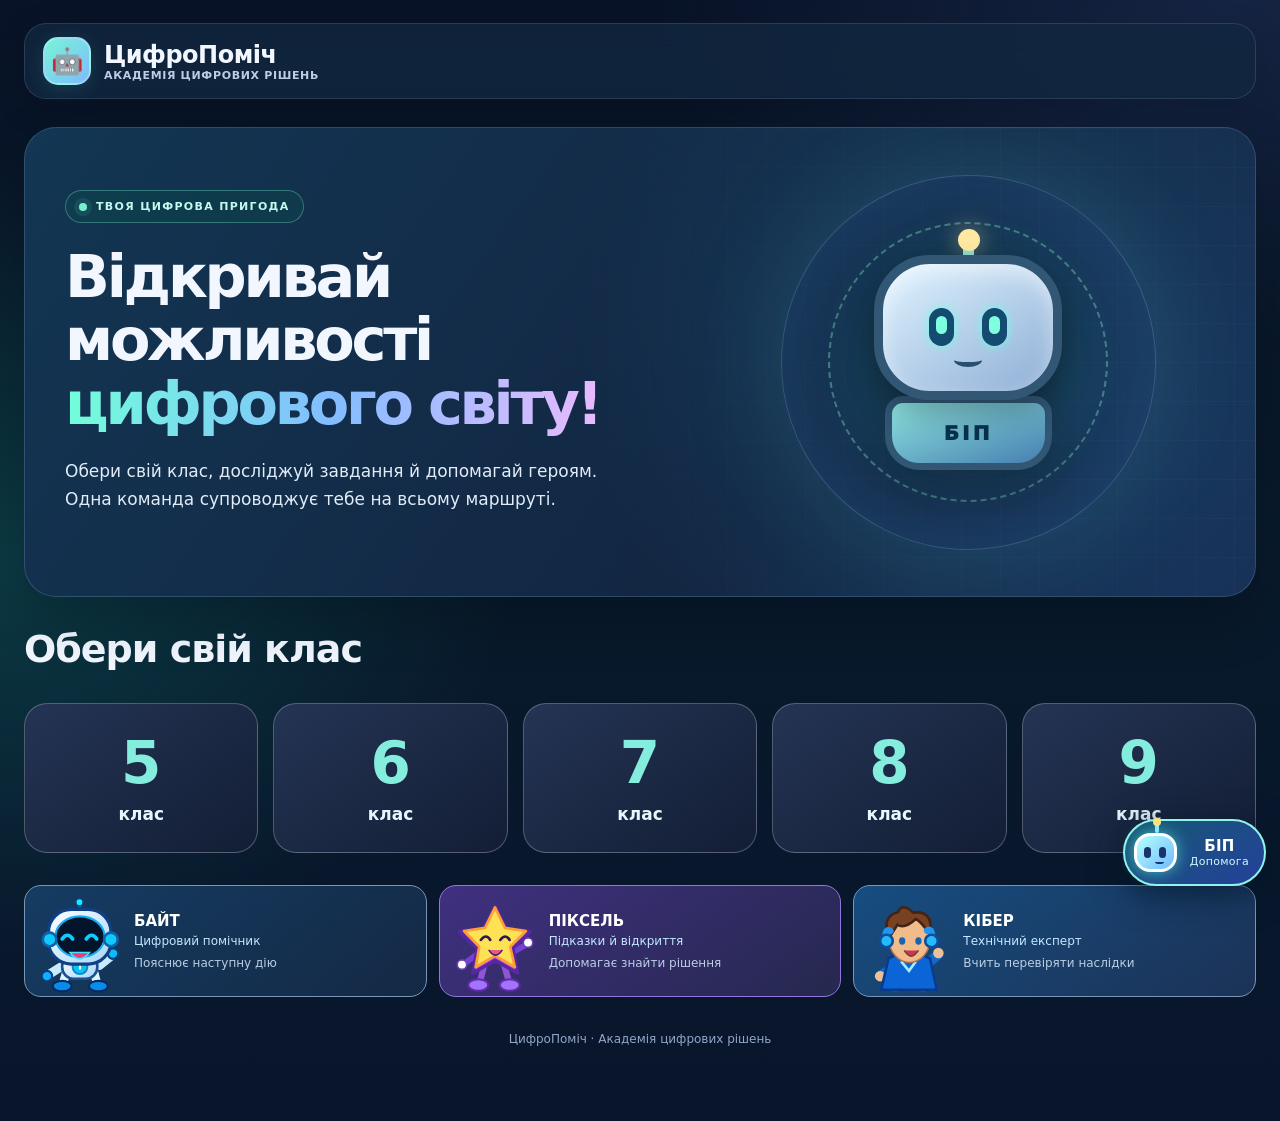
==== commit 0f52ba55: "Unify learning navigation, contextual help and persistent feedback; preserve progress during practic" ====
--- a/index.html
+++ b/index.html
@@ -1 +1 @@
-<!doctype html><html lang="uk"><head><meta charset="utf-8"><meta name="viewport" content="width=device-width,initial-scale=1,viewport-fit=cover"><meta name="theme-color" content="#0a1023"><title>ЦифроПоміч · Академія цифрових рішень</title><link rel="stylesheet" href="./portal.css?v=portal3"><link rel="stylesheet" href="./portal-home.css?v=portal2"><script src="./portal-ui.js?v=portal2" defer></script><script src="./assistant.js?v=portal2" defer></script></head><body><div class="container"><header class="header"><a class="logo" href="./" style="color:inherit;text-decoration:none"><div class="logo-icon">🤖</div><span>ЦифроПоміч<small>АКАДЕМІЯ ЦИФРОВИХ РІШЕНЬ</small></span></a></header><main><section class="hero campaign-hero"><div class="hero-text"><div class="hero-eyebrow"><span class="signal-dot"></span> ТВОЯ ЦИФРОВА ПРИГОДА</div><h1>Відкривай можливості<br><span class="gradient">цифрового світу!</span></h1><p class="campaign-lead">Обери свій клас, досліджуй завдання й допомагай героям. Одна команда супроводжує тебе на всьому маршруті.</p></div><div class="campaign-art" aria-hidden="true"><div class="campaign-orbit orbit-outer"></div><div class="campaign-orbit orbit-inner"></div><div class="campaign-grid"></div><div class="campaign-bot"><span class="bot-antenna"></span><span class="bot-head"><i class="bot-eye"></i><i class="bot-eye"></i><i class="bot-mouth"></i></span><span class="bot-body">БІП</span></div></div></section><section aria-labelledby="choose-grade"><div class="section-intro"><h2 id="choose-grade">Обери свій клас</h2></div><nav class="portal-grades" aria-label="Класи"><a href="./5/" class="academy-grade" aria-label="5 клас"><strong>5</strong><span>клас</span></a><a href="./6/" class="academy-grade" aria-label="6 клас"><strong>6</strong><span>клас</span></a><a href="./7/" class="academy-grade" aria-label="7 клас"><strong>7</strong><span>клас</span></a><a href="./8/" class="academy-grade" aria-label="8 клас"><strong>8</strong><span>клас</span></a><a href="./9/" class="academy-grade" aria-label="9 клас"><strong>9</strong><span>клас</span></a></nav></section><section class="character-team" aria-label="Команда цифрових помічників"><div class="character-member"><div class="character-avatar" data-static-character="bayt"></div><div class="character-body"><strong>БАЙТ</strong><small>Цифровий помічник</small><button type="button" class="team-action" data-static-role="bayt">📍 Мій наступний крок</button></div></div><div class="character-member"><div class="character-avatar" data-static-character="pixel"></div><div class="character-body"><strong>ПІКСЕЛЬ</strong><small>Підказки й відкриття</small><button type="button" class="team-action" data-static-role="pixel">💡 Підказка</button></div></div><div class="character-member"><div class="character-avatar" data-static-character="kiber"></div><div class="character-body"><strong>КІБЕР</strong><small>Технічний експерт</small><button type="button" class="team-action" data-static-role="kiber">🛡️ Перевір безпеку</button></div></div></section></main><footer class="footer">ЦифроПоміч · Академія цифрових рішень</footer></div></body></html>+<!doctype html><html lang="uk"><head><meta charset="utf-8"><meta name="viewport" content="width=device-width,initial-scale=1,viewport-fit=cover"><meta name="theme-color" content="#0a1023"><title>ЦифроПоміч · Академія цифрових рішень</title><link rel="stylesheet" href="./portal.css?v=portal3"><link rel="stylesheet" href="./portal-home.css?v=ux1"><script src="./portal-ui.js?v=ux1" defer></script><script src="./assistant.js?v=ux1" defer></script></head><body><div class="container"><header class="header"><a class="logo" href="./" style="color:inherit;text-decoration:none"><div class="logo-icon">🤖</div><span>ЦифроПоміч<small>АКАДЕМІЯ ЦИФРОВИХ РІШЕНЬ</small></span></a></header><main><section class="hero campaign-hero"><div class="hero-text"><div class="hero-eyebrow"><span class="signal-dot"></span> ТВОЯ ЦИФРОВА ПРИГОДА</div><h1>Відкривай можливості<br><span class="gradient">цифрового світу!</span></h1><p class="campaign-lead">Обери свій клас, досліджуй завдання й допомагай героям. Одна команда супроводжує тебе на всьому маршруті.</p></div><div class="campaign-art" aria-hidden="true"><div class="campaign-orbit orbit-outer"></div><div class="campaign-orbit orbit-inner"></div><div class="campaign-grid"></div><div class="campaign-bot"><span class="bot-antenna"></span><span class="bot-head"><i class="bot-eye"></i><i class="bot-eye"></i><i class="bot-mouth"></i></span><span class="bot-body">БІП</span></div></div></section><section aria-labelledby="choose-grade"><div class="section-intro"><h2 id="choose-grade">Обери свій клас</h2></div><nav class="portal-grades" aria-label="Класи"><a href="./5/" class="academy-grade" aria-label="5 клас"><strong>5</strong><span>клас</span></a><a href="./6/" class="academy-grade" aria-label="6 клас"><strong>6</strong><span>клас</span></a><a href="./7/" class="academy-grade" aria-label="7 клас"><strong>7</strong><span>клас</span></a><a href="./8/" class="academy-grade" aria-label="8 клас"><strong>8</strong><span>клас</span></a><a href="./9/" class="academy-grade" aria-label="9 клас"><strong>9</strong><span>клас</span></a></nav></section><section class="character-team" aria-label="Команда цифрових помічників"><div class="character-member"><div class="character-avatar" data-static-character="bayt"></div><div class="character-body"><strong>БАЙТ</strong><small>Цифровий помічник</small><span class="tiny">Пояснює наступну дію</span></div></div><div class="character-member"><div class="character-avatar" data-static-character="pixel"></div><div class="character-body"><strong>ПІКСЕЛЬ</strong><small>Підказки й відкриття</small><span class="tiny">Допомагає знайти рішення</span></div></div><div class="character-member"><div class="character-avatar" data-static-character="kiber"></div><div class="character-body"><strong>КІБЕР</strong><small>Технічний експерт</small><span class="tiny">Вчить перевіряти наслідки</span></div></div></section></main><footer class="footer">ЦифроПоміч · Академія цифрових рішень</footer></div></body></html>
--- a/portal-home.css
+++ b/portal-home.css
@@ -1 +1,5 @@
 .portal-grades{display:grid;grid-template-columns:repeat(5,minmax(0,1fr));gap:15px;margin:20px 0 32px}.portal-grades .academy-grade{background:linear-gradient(145deg,#243454,#131e35);border:1px solid #ffffff40;border-radius:23px;min-height:150px;padding:20px;text-decoration:none;color:#e6f8ff;display:grid;place-content:center;gap:7px;text-align:center}.portal-grades .academy-grade:hover{border-color:#69efd3;background:#244d60}.portal-grades strong{font-size:58px;color:#85eddd;line-height:1.1}.portal-grades span{font-size:17px}.portal-grade-hero{padding:42px;margin:20px 0}.portal-grade-hero h1{margin:18px 0 0;font-size:clamp(30px,5vw,55px)}.portal-home-link{text-decoration:none}a:focus-visible{outline:3px solid #ffe19b;outline-offset:4px}.academy-highlight{outline:4px solid #ffe19b!important;outline-offset:5px!important}@media(max-width:650px){.portal-grades{grid-template-columns:repeat(2,minmax(0,1fr));gap:10px}.portal-grades .academy-grade{min-height:135px;padding:15px}.portal-grades .academy-grade:last-child{grid-column:1/-1}.portal-grade-hero{padding:25px}.portal-grades strong{font-size:48px}}
+
+/* Keep the class choice in the first screen. */
+@media(max-width:720px){body:not([data-grade]) .campaign-art{display:none}body:not([data-grade]) .campaign-hero .hero-text{padding:22px 2px}body:not([data-grade]) .campaign-hero h1{font-size:32px}body:not([data-grade]) .character-team{margin-top:20px}.portal-grades{gap:8px}.portal-grades .academy-grade{min-height:90px}.character-body small{font-size:13px}}
+.live-bip-panel{max-height:75dvh;overflow:auto}.live-bip-actions button{min-height:44px}.live-bip-caption{font-size:13px}
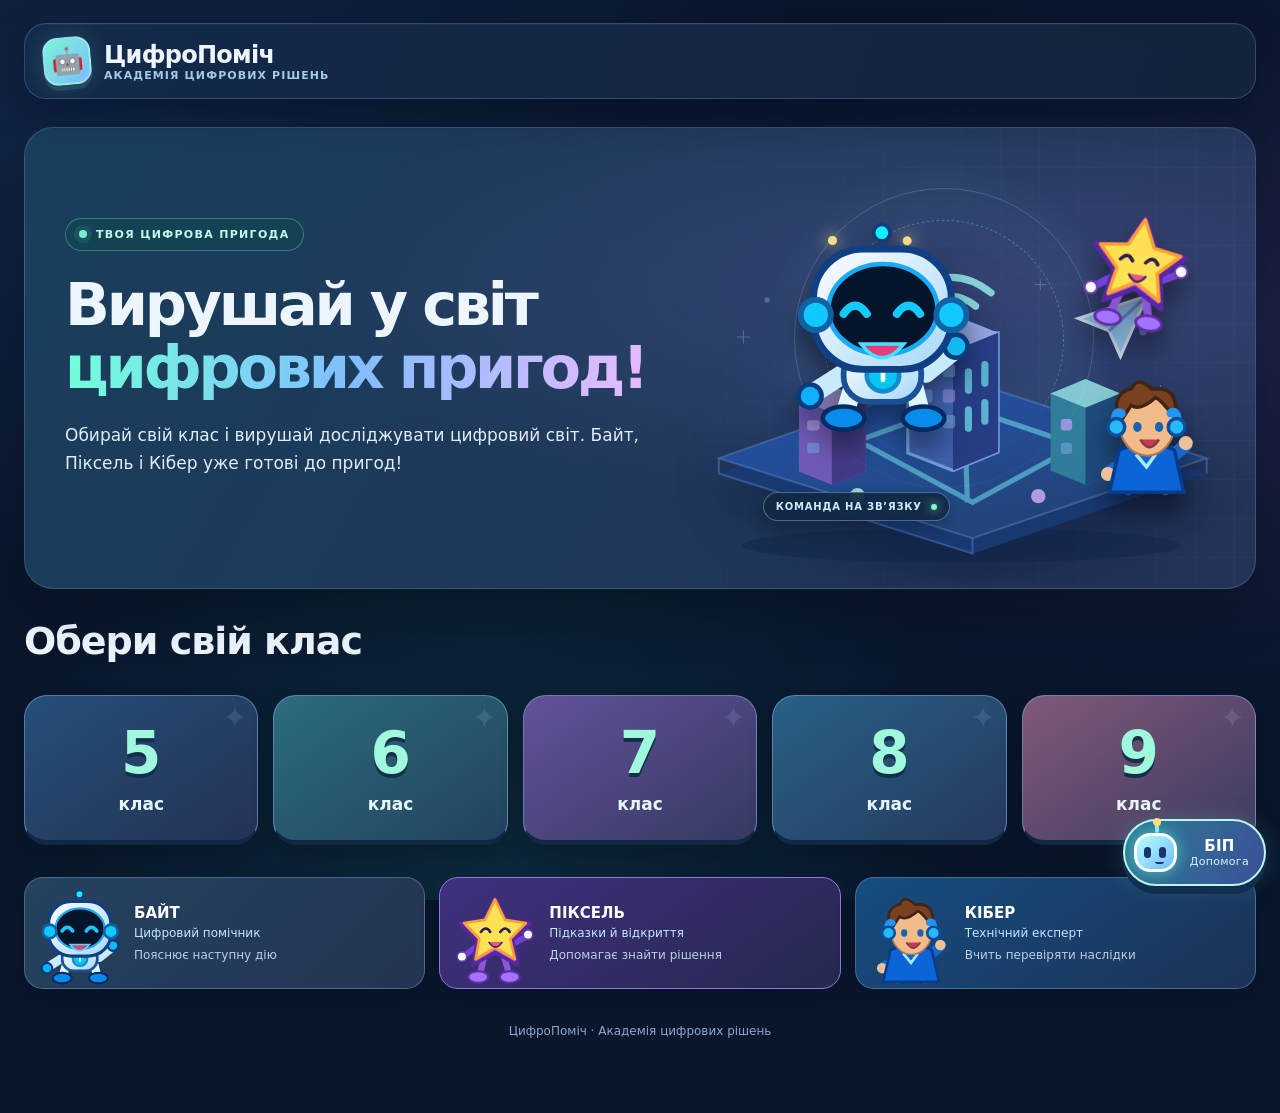
==== commit bd53a7ee: "Make learning portal an illustrated adventure and require explicit success acknowledgment; remove pu" ====
--- a/index.html
+++ b/index.html
@@ -1 +1 @@
-<!doctype html><html lang="uk"><head><meta charset="utf-8"><meta name="viewport" content="width=device-width,initial-scale=1,viewport-fit=cover"><meta name="theme-color" content="#0a1023"><title>ЦифроПоміч · Академія цифрових рішень</title><link rel="stylesheet" href="./portal.css?v=portal3"><link rel="stylesheet" href="./portal-home.css?v=ux1"><script src="./portal-ui.js?v=ux1" defer></script><script src="./assistant.js?v=ux1" defer></script></head><body><div class="container"><header class="header"><a class="logo" href="./" style="color:inherit;text-decoration:none"><div class="logo-icon">🤖</div><span>ЦифроПоміч<small>АКАДЕМІЯ ЦИФРОВИХ РІШЕНЬ</small></span></a></header><main><section class="hero campaign-hero"><div class="hero-text"><div class="hero-eyebrow"><span class="signal-dot"></span> ТВОЯ ЦИФРОВА ПРИГОДА</div><h1>Відкривай можливості<br><span class="gradient">цифрового світу!</span></h1><p class="campaign-lead">Обери свій клас, досліджуй завдання й допомагай героям. Одна команда супроводжує тебе на всьому маршруті.</p></div><div class="campaign-art" aria-hidden="true"><div class="campaign-orbit orbit-outer"></div><div class="campaign-orbit orbit-inner"></div><div class="campaign-grid"></div><div class="campaign-bot"><span class="bot-antenna"></span><span class="bot-head"><i class="bot-eye"></i><i class="bot-eye"></i><i class="bot-mouth"></i></span><span class="bot-body">БІП</span></div></div></section><section aria-labelledby="choose-grade"><div class="section-intro"><h2 id="choose-grade">Обери свій клас</h2></div><nav class="portal-grades" aria-label="Класи"><a href="./5/" class="academy-grade" aria-label="5 клас"><strong>5</strong><span>клас</span></a><a href="./6/" class="academy-grade" aria-label="6 клас"><strong>6</strong><span>клас</span></a><a href="./7/" class="academy-grade" aria-label="7 клас"><strong>7</strong><span>клас</span></a><a href="./8/" class="academy-grade" aria-label="8 клас"><strong>8</strong><span>клас</span></a><a href="./9/" class="academy-grade" aria-label="9 клас"><strong>9</strong><span>клас</span></a></nav></section><section class="character-team" aria-label="Команда цифрових помічників"><div class="character-member"><div class="character-avatar" data-static-character="bayt"></div><div class="character-body"><strong>БАЙТ</strong><small>Цифровий помічник</small><span class="tiny">Пояснює наступну дію</span></div></div><div class="character-member"><div class="character-avatar" data-static-character="pixel"></div><div class="character-body"><strong>ПІКСЕЛЬ</strong><small>Підказки й відкриття</small><span class="tiny">Допомагає знайти рішення</span></div></div><div class="character-member"><div class="character-avatar" data-static-character="kiber"></div><div class="character-body"><strong>КІБЕР</strong><small>Технічний експерт</small><span class="tiny">Вчить перевіряти наслідки</span></div></div></section></main><footer class="footer">ЦифроПоміч · Академія цифрових рішень</footer></div></body></html>+<!doctype html><html lang="uk"><head><meta charset="utf-8"><meta name="viewport" content="width=device-width,initial-scale=1,viewport-fit=cover"><meta name="theme-color" content="#0a1023"><title>ЦифроПоміч · Академія цифрових рішень</title><link rel="stylesheet" href="./portal.css?v=portal3"><link rel="stylesheet" href="./portal-home.css?v=ux1"><script src="./portal-ui.js?v=ux1" defer></script><script src="./portal-world.js?v=adventure1" defer></script><script src="./assistant.js?v=ux1" defer></script><link rel="stylesheet" href="./portal-world.css?v=adventure1"></head><body><div class="container"><header class="header"><a class="logo" href="./" style="color:inherit;text-decoration:none"><div class="logo-icon">🤖</div><span>ЦифроПоміч<small>АКАДЕМІЯ ЦИФРОВИХ РІШЕНЬ</small></span></a></header><main><section class="hero campaign-hero"><div class="hero-text"><div class="hero-eyebrow"><span class="signal-dot"></span> ТВОЯ ЦИФРОВА ПРИГОДА</div><h1>Вирушай у світ<br><span class="gradient">цифрових пригод!</span></h1><p class="campaign-lead">Обирай свій клас і вирушай досліджувати цифровий світ. Байт, Піксель і Кібер уже готові до пригод!</p></div><div class="campaign-art" aria-hidden="true"><div class="campaign-orbit orbit-outer"></div><div class="campaign-orbit orbit-inner"></div><div class="campaign-grid"></div><div class="campaign-bot"><span class="bot-antenna"></span><span class="bot-head"><i class="bot-eye"></i><i class="bot-eye"></i><i class="bot-mouth"></i></span><span class="bot-body">БІП</span></div></div></section><section aria-labelledby="choose-grade"><div class="section-intro"><h2 id="choose-grade">Обери свій клас</h2></div><nav class="portal-grades" aria-label="Класи"><a href="./5/" class="academy-grade" aria-label="5 клас"><strong>5</strong><span>клас</span></a><a href="./6/" class="academy-grade" aria-label="6 клас"><strong>6</strong><span>клас</span></a><a href="./7/" class="academy-grade" aria-label="7 клас"><strong>7</strong><span>клас</span></a><a href="./8/" class="academy-grade" aria-label="8 клас"><strong>8</strong><span>клас</span></a><a href="./9/" class="academy-grade" aria-label="9 клас"><strong>9</strong><span>клас</span></a></nav></section><section class="character-team" aria-label="Команда цифрових помічників"><div class="character-member"><div class="character-avatar" data-static-character="bayt"></div><div class="character-body"><strong>БАЙТ</strong><small>Цифровий помічник</small><span class="tiny">Пояснює наступну дію</span></div></div><div class="character-member"><div class="character-avatar" data-static-character="pixel"></div><div class="character-body"><strong>ПІКСЕЛЬ</strong><small>Підказки й відкриття</small><span class="tiny">Допомагає знайти рішення</span></div></div><div class="character-member"><div class="character-avatar" data-static-character="kiber"></div><div class="character-body"><strong>КІБЕР</strong><small>Технічний експерт</small><span class="tiny">Вчить перевіряти наслідки</span></div></div></section></main><footer class="footer">ЦифроПоміч · Академія цифрових рішень</footer></div></body></html>
--- a/portal-world.css
+++ b/portal-world.css
@@ -0,0 +1,29 @@
+/* Shared illustrated adventure skin; all educational controls remain real DOM controls. */
+:root{--world-gold:#ffe2a0;--world-mint:#75f4d5;--world-violet:#baabff;--world-blue:#90caff}
+body{background:radial-gradient(ellipse at 7% 14%,#264a8945,transparent 43%),radial-gradient(ellipse at 96% 37%,#704daf30,transparent 43%),radial-gradient(ellipse at 38% 100%,#16787930,transparent 44%),#09162c;color:#edf5ff;background-attachment:fixed}
+body::before{content:"";position:fixed;inset:0;z-index:-1;pointer-events:none;background-image:radial-gradient(circle,#b8d6ff62 .7px,transparent 1.1px),radial-gradient(circle,#b9affb45 .8px,transparent 1.2px);background-size:79px 91px,143px 137px;background-position:13px 18px,49px 62px;opacity:.55}
+.header{border:1px solid #9bbbf53d;background:linear-gradient(110deg,#142b4bf2,#16243df0);box-shadow:0 12px 35px #020b1b66,inset 0 1px #d3e9ff0c;border-radius:22px}.header .logo-icon{transform:rotate(-5deg);border-radius:15px;box-shadow:0 5px 0 #284962,0 0 24px #81fff32b}.header .logo{letter-spacing:-.03em}.header .logo small{color:#a5c9e9;letter-spacing:.1em}.toplinks>.navbtn.active{background:linear-gradient(135deg,#3c7c8b,#24596b);border-color:#9dfae3;box-shadow:inset 0 1px #c7ffe733,0 0 18px #7bffe514}.toplinks .navbtn:hover{background-color:#3f5289}
+.btn{background:linear-gradient(130deg,#79f2d5,#8bc8ff);color:#102745;border:1px solid #bcfff0;border-bottom:4px solid #3889a4;border-radius:14px;box-shadow:0 8px 22px #25d4bf25;font-weight:850;transition:transform .16s,box-shadow .16s}.btn:hover:not(:disabled){transform:translateY(-3px);box-shadow:0 12px 27px #25d4bf3c}.btn:active:not(:disabled){transform:translateY(1px)}.btn.secondary{background:linear-gradient(130deg,#2b4369,#233553);border-color:#9dbbdf63;border-bottom-color:#10213a;color:#eaf6ff;box-shadow:0 5px 15px #0003}.navbtn{border-radius:12px}.panel{border-color:#a5c5fb38;background:linear-gradient(145deg,#192f4df5,#14243ef5);box-shadow:0 14px 32px #020b1b50,inset 0 1px #d7e5ff08}
+.learning-home{max-width:1200px}.world-welcome{position:relative;overflow:hidden;display:grid;grid-template-columns:1.05fr .95fr;min-height:400px;padding:34px 40px;border-radius:30px;background:radial-gradient(ellipse at 83% 28%,#5469ca53,transparent 50%),radial-gradient(ellipse at 12% 100%,#31848835,transparent 60%),linear-gradient(120deg,#173651,#192c52 60%,#272c56);border:1px solid #9bb6ff59;box-shadow:0 24px 55px #020b1b7a,inset 0 1px #e8f4ff20;margin-bottom:24px;isolation:isolate}.world-welcome::before{content:"";position:absolute;inset:0;z-index:-1;background-image:linear-gradient(#a2d1ff09 1px,transparent 1px),linear-gradient(90deg,#a2d1ff09 1px,transparent 1px);background-size:44px 44px;mask-image:linear-gradient(90deg,transparent,black)}.world-welcome .welcome-copy{position:relative;z-index:2;align-self:center}.world-welcome .world-badge{display:inline-flex;align-items:center;gap:9px;border:1px solid #9ff5df59;border-radius:99px;padding:7px 12px;color:#a9ffe7;font-size:12px;letter-spacing:.08em;font-weight:800;background:#173e50}.world-badge::before{content:"✦";color:#ffe2a0;font-size:17px}.world-welcome h1{font-size:clamp(34px,4.6vw,59px);line-height:1.06;letter-spacing:-.045em;margin:18px 0}.world-welcome h1 em{font-style:normal;background:linear-gradient(90deg,#8af7d9,#adccff 60%,#d6b7ff);background-clip:text;-webkit-text-fill-color:transparent}.world-welcome p{max-width:480px;font-size:17px;color:#d0e1f7;line-height:1.6;margin:12px 0 20px}.world-welcome .learning-resume{position:relative;z-index:3;max-width:450px;width:100%;padding:14px 16px;border:1px solid #96e6dd4a;background:#081d35a6;border-radius:18px;box-shadow:0 8px 20px #06162f40}.world-welcome .learning-resume small{color:#a6c9df;font-size:12px}.world-welcome .learning-resume strong{font-size:15px;line-height:1.4;margin:4px 0 11px}.world-welcome .learning-resume .btn{min-height:46px;padding:10px 15px;width:auto;min-width:230px}.world-welcome .overall-progress{font-size:13px;line-height:1.4;margin:18px 0 0;flex-wrap:wrap;gap:12px;color:#d5e8f6}.world-welcome .progress-track{height:8px;width:150px;flex:0 1 150px;background:#a6cfff21;box-shadow:inset 0 2px 3px #0003}.world-welcome .progress-track i{background:linear-gradient(90deg,#7ff6d3,#98cfff)}
+.world-hero-art{position:relative;align-self:center;min-width:0;height:340px;isolation:isolate}.world-hero-art>.world-scene{position:absolute;inset:auto -12% -13%;width:120%;height:auto;opacity:.8;filter:drop-shadow(0 22px 25px #060b2a80)}.world-orbit{position:absolute;width:300px;height:300px;border-radius:50%;border:1px solid #abbfff45;inset:2% auto auto 16%;box-shadow:0 0 45px #7ef6ed12,inset 0 0 45px #7ef6ed0c}.world-orbit::after{content:"";position:absolute;width:9px;height:9px;border-radius:50%;background:#ffdc85;top:47px;left:33px;box-shadow:0 0 15px #ffe5a3}.world-orbit.orbit-small{width:240px;height:240px;left:22%;top:11%;border:1px dashed #99dbf55c;transform:rotate(30deg)}.world-hero-character{position:absolute;display:block;filter:drop-shadow(0 16px 12px #0006)}.world-hero-character svg{display:block;width:100%;height:100%}.hero-bayt{width:190px;height:220px;left:15%;top:11%;z-index:3;animation:world-float 5.5s ease-in-out infinite}.hero-pixel{width:113px;height:130px;right:6%;top:7%;z-index:2;transform:rotate(9deg);animation:world-float 6.7s ease-in-out .6s infinite}.hero-kiber{width:115px;height:132px;right:4%;bottom:10%;z-index:4;animation:world-float 6.2s ease-in-out 1.3s infinite}.world-label{position:absolute;z-index:5;left:10%;bottom:4%;padding:8px 12px;border:1px solid #9cdcea61;border-radius:99px;background:#142845ed;color:#ccebf8;font-size:10px;font-weight:850;letter-spacing:.08em;box-shadow:0 8px 15px #0003}.world-label i{display:inline-block;width:6px;height:6px;background:#88f8bd;border-radius:50%;margin-left:5px;box-shadow:0 0 10px #68f6bd}.world-scene{display:block;width:100%;height:100%;overflow:visible}.world-float-a{animation:world-float 6s ease-in-out infinite}.world-float-b{animation:world-float 7s ease-in-out 1s infinite}.world-pulse{animation:world-glow 4.3s ease-in-out infinite}.world-cursor{animation:world-float 5s ease-in-out infinite}
+.world-section-heading{display:flex;align-items:center;justify-content:space-between;gap:15px;margin:30px 0 18px}.world-section-heading h2{font-size:29px;letter-spacing:-.025em;margin:0}.world-section-heading p{font-size:14px;color:#b9cfe5;margin:6px 0 0}.world-section-heading .tag{font-size:12px;border-color:#d4c4ff49;background:#59427e38;color:#dacfff;border-radius:99px;white-space:nowrap}.learning-cards{gap:20px;margin-top:0}.learning-cards .mission-card{position:relative;display:flex;flex-direction:column;gap:0;padding:0;text-align:left;border:1px solid #94bbf35c;border-bottom:4px solid #1d365b;border-radius:24px;background:linear-gradient(150deg,#1c3557,#14243f);min-height:0;overflow:hidden;isolation:isolate;box-shadow:0 14px 28px #010a1c5c;transition:transform .22s,border-color .22s,box-shadow .22s;animation:world-arrive .55s ease-out both}.learning-cards .mission-card:nth-child(2){animation-delay:.07s}.learning-cards .mission-card:nth-child(3){animation-delay:.14s}.learning-cards .mission-card:nth-child(4){animation-delay:.21s}.learning-cards .mission-card:hover{transform:translateY(-6px);border-color:#a4e9f0;box-shadow:0 20px 36px #0006,0 0 24px #5a9bdf18}.learning-cards .mission-card.is-next{border-color:#9df5da;box-shadow:0 0 0 1px #83e7d33b,0 15px 30px #0005}.learning-cards .mission-card.is-complete{border-color:#78d6bf8c}.mission-cover{height:198px;width:100%;position:relative;display:block;overflow:hidden;background:radial-gradient(ellipse at 70% 2%,#b4caff52,transparent 60%),linear-gradient(145deg,#204d91,#28426f)}.mission-card[data-world=workshop] .mission-cover{background:radial-gradient(ellipse at 70% 5%,#dcbbff54,transparent 60%),linear-gradient(145deg,#564190,#323c70)}.mission-card[data-world=messages] .mission-cover{background:radial-gradient(ellipse at 70% 5%,#a8ffe545,transparent 60%),linear-gradient(145deg,#1e697f,#1b4862)}.mission-card[data-world=city] .mission-cover{background:radial-gradient(ellipse at 70% 5%,#d3c4ff49,transparent 60%),linear-gradient(145deg,#3659a0,#2e3565)}.mission-cover::after{content:"";position:absolute;inset:auto 0 0;height:55px;background:linear-gradient(transparent,#152b48)}.mission-cover>.world-scene{width:88%;height:215px;position:absolute;left:12%;top:-3px;transition:transform .3s}.mission-card:hover .mission-cover>.world-scene{transform:translateY(-4px) scale(1.02)}.learning-cards .mission-cover .face{position:absolute;bottom:7px;left:22px;width:68px;height:75px;margin:0;z-index:2;border-radius:19px;background:linear-gradient(150deg,#3a628e,#263d68);border:2px solid #d4e6ff82;box-shadow:0 5px 12px #0004;transform:rotate(-5deg)}.learning-cards .mission-cover .face svg{width:100%;height:100%}.card-status-pill{position:absolute;top:15px;left:18px;z-index:2;border:1px solid #d0ecff5c;background:#142d53df;border-radius:99px;padding:6px 10px;font-size:11px;color:#d9eaff;font-weight:750}.is-next .card-status-pill{border-color:#a3f2d1;color:#c0ffe7;background:#194a55e8}.is-complete .card-status-pill{border-color:#a3f2d1;color:#c0ffe7}.mission-cover .world-mission-token{position:absolute;right:18px;top:14px;color:#ffe8ae;font-size:22px;filter:drop-shadow(0 0 10px #ffce7b66)}.mission-card-body{display:flex;flex-direction:column;gap:10px;padding:17px 24px 21px;width:100%;flex:1}.learning-cards .mission-card .mission-name{display:block;font-size:21px;line-height:1.25;letter-spacing:-.02em;margin:0;min-height:53px}.learning-cards .mission-card .mission-description{display:block;color:#bdd2e9;font-size:15px;line-height:1.55;flex:1}.learning-cards .card-progress{grid-column:auto;font-size:12px;margin:5px 0 3px;display:flex;width:100%;gap:12px}.card-progress .progress-track{height:7px;flex:1;background:#a4c5f21a}.card-action{display:flex;justify-content:space-between;align-items:center;border-top:1px solid #8fbbdd24;margin-top:6px;padding-top:13px;color:#b0ffe5;font-size:14px;font-weight:800}.card-action b{display:grid;place-items:center;width:31px;height:31px;border:1px solid #95dec75a;border-radius:10px;background:#265d684a;font-size:19px}.help-intro{border-radius:20px}.help-intro summary{color:#e5eaff}.help-intro .mission-team svg{width:50px;height:58px}
+.game-layout>main.stage{position:relative;border:1px solid #95b5e35c;border-top:3px solid #91dce2;border-radius:25px;box-shadow:0 22px 44px #020a1a66;background:linear-gradient(145deg,#18314d,#152640)}.ticket-header,.m1-head,.m2-head,.m3-head,.m6-head,.v4-heading{position:relative;isolation:isolate;border:1px solid #91b7eb38!important;border-radius:19px;background:linear-gradient(110deg,#254767bb,#32467a66);padding:17px 20px!important;overflow:hidden;min-height:112px}.ticket-header>div,.m1-head>div,.m2-head>div,.m3-head>div,.m6-head>div,.v4-heading>div{z-index:1;position:relative}.mission-scenery{position:absolute;right:-25px;top:-22px;width:255px;height:145px;opacity:.35;pointer-events:none;z-index:0}.ticket-header h1,.mission-heading{text-shadow:0 3px 16px #10213db3;max-width:760px}.mission-team{justify-content:flex-end;gap:17px;margin:2px 0 12px}.mission-team svg{width:37px;height:43px;filter:drop-shadow(0 3px 4px #0003)}.mission-team>span{font-weight:750;font-size:11px;letter-spacing:.03em}.mission-team .team-label{font-size:10px}.chat{border:1px solid #8ec3e256;background:linear-gradient(135deg,#1c3f59,#1b324d);box-shadow:inset 4px 0 #7ee7d2}.chat .sender{color:#91f5dc}.steps{height:8px!important;border-radius:99px}.steps>span{border-radius:99px!important}.steps>span.now{background:linear-gradient(90deg,#7df4d7,#8fc9ff)!important;box-shadow:0 0 12px #7df4d738}.task-progress-label{font-size:12px;letter-spacing:.04em}.route span{border-radius:12px!important}.class-card,.msg-mission .msg-observation,.msg-mission .msg-slide-preview{background:linear-gradient(135deg,#254566,#1b304e);border:1px solid #9bc5e348;box-shadow:0 6px 15px #0002}.class-card h3,.msg-observation h3{color:#ecf7ff}.class-station-art{background:radial-gradient(ellipse,#a1dcff12,transparent 70%);border-radius:15px}.lab-choice,.lab-pill,.option,.v4-tile,.m1-choices button,.m2-choices button,.m3-choice,.final-option{border-radius:14px!important;transition:border-color .16s,background .16s,transform .16s}.lab-choice:hover:not(:disabled),.lab-pill:hover:not(:disabled),.v4-tile:hover:not(:disabled){transform:translateY(-2px)}.lab-choice.selected,.lab-pill.selected,.class-token.selected{background:linear-gradient(135deg,#256b69,#294e69)!important;border-color:#8ff6da!important;box-shadow:inset 0 0 0 1px #8ff6da2b}.mission-feedback[data-kind=error]{border-color:#f0b581;background:linear-gradient(130deg,#553a37,#3d3340)}
+.success-card{position:relative;isolation:isolate;display:grid;grid-template-columns:76px 1fr auto;align-items:center;gap:16px;margin:22px 0;padding:21px 22px;border:1px solid #a5ffdc;border-bottom:4px solid #3a9f8d;border-radius:22px;background:radial-gradient(ellipse at 5% 10%,#78f6bd2e,transparent 55%),linear-gradient(120deg,#1c615b,#24445d 80%);box-shadow:0 15px 35px #061b2c99,0 0 25px #74ffd31a;animation:success-arrive .35s ease-out both;overflow:hidden}.success-hero{width:76px;height:94px;animation:success-hero .6s ease-out both;filter:drop-shadow(0 7px 8px #00282e77)}.success-hero svg{display:block;width:100%;height:100%}.success-kicker{display:block;color:#a0f9d4;font-size:10px;font-weight:850;letter-spacing:.1em}.success-card .success-copy h2{font-size:clamp(24px,3vw,32px);line-height:1.1;margin:7px 0 8px;color:#c7ffdf;letter-spacing:-.02em}.success-card .success-copy p{margin:0;font-size:16px;line-height:1.6;color:#e0fff3;max-width:650px}.success-next{min-width:150px;white-space:normal;max-width:215px;z-index:2}.success-sparks{position:absolute;inset:4px 15px auto auto;z-index:-1;color:#ffe6a2;font-size:22px;letter-spacing:15px;opacity:.7;animation:success-spark 1s ease-out both}.success-sparks i,.success-sparks b{font-style:normal;font-size:13px;position:relative;top:23px}.has-success .answer-confirmed,.has-success .selected,.has-success [aria-pressed=true]{border-color:#9ff7c8!important}.has-success [id$="-feedback"],.has-success .final-note.try{display:none!important}.has-success button:disabled{opacity:.72}.has-success .success-next{opacity:1}.success-card:focus-within{box-shadow:0 0 0 2px #c7ffdb55,0 15px 35px #061b2c99}.success-card button:focus-visible{outline:3px solid #ffe3a3;outline-offset:4px}
+.mission-done .medal,.final-complete .emblem{filter:drop-shadow(0 0 24px #ffdf7d3b);animation:success-hero .6s ease-out both}.mission-done h2,.final-complete h2{color:#b9ffe4}.certificate{border-radius:24px}.live-bip-launch{border:2px solid #b8f8ef;box-shadow:0 8px 0 #122e4e,0 0 25px #85e6e32b;background:linear-gradient(120deg,#2d7e91,#3c4f99)}.live-bip-panel{border-color:#b2dbf5;box-shadow:0 18px 55px #020817aa}.live-bip-bar{background:linear-gradient(110deg,#24677d,#454b91)}.live-bip-role:hover{background:#365c79!important}.live-bip-role svg{filter:drop-shadow(0 3px 3px #0003)}
+body:not([data-grade]) .campaign-hero{background:radial-gradient(ellipse at 80% 35%,#6e65b849,transparent 52%),linear-gradient(120deg,#193e5b,#233358);min-height:420px;padding:20px 30px;border-radius:29px}.campaign-art .world-hero-art{width:100%;height:355px}.portal-grades .academy-grade{position:relative;background:linear-gradient(145deg,#254f79,#243254);border:1px solid #8caee38c;border-bottom:5px solid #102843;box-shadow:0 12px 23px #0003;overflow:hidden;transition:transform .2s,box-shadow .2s}.portal-grades .academy-grade::after{content:"✦";position:absolute;right:10px;top:4px;font-size:30px;color:#b9d4ff24}.portal-grades .academy-grade:nth-child(2){background:linear-gradient(145deg,#2b6d7c,#23425f)}.portal-grades .academy-grade:nth-child(3){background:linear-gradient(145deg,#64519a,#343a62)}.portal-grades .academy-grade:nth-child(4){background:linear-gradient(145deg,#286185,#26395f)}.portal-grades .academy-grade:nth-child(5){background:linear-gradient(145deg,#815979,#3c3b61)}.portal-grades .academy-grade:hover{transform:translateY(-6px) rotate(-1deg);box-shadow:0 18px 27px #0005}.portal-grades .academy-grade strong{color:#a0f9dd;text-shadow:0 4px 0 #142f4b}.character-team{gap:14px}.character-member{background:linear-gradient(135deg,#23435f,#243453);border:1px solid #9ec4ed54;border-radius:19px!important;box-shadow:0 8px 20px #0002}.character-member[data-team=pixel]{background:linear-gradient(135deg,#4a3977,#2f365a)}.portal-tools{color:#adc7e3}.portal-tools summary{font-size:14px}
+@keyframes world-float{0%,100%{translate:0 0}50%{translate:0 -9px}}@keyframes world-glow{0%,100%{opacity:.65}50%{opacity:1}}@keyframes world-arrive{from{opacity:0;transform:translateY(12px)}to{opacity:1;transform:translateY(0)}}@keyframes success-arrive{from{opacity:0;transform:translateY(9px) scale(.98)}to{opacity:1;transform:none}}@keyframes success-hero{0%{transform:scale(.8) rotate(-8deg)}65%{transform:scale(1.08) rotate(4deg)}100%{transform:scale(1) rotate(0)}}@keyframes success-spark{from{opacity:0;transform:translateY(16px) scale(.5)}50%{opacity:1}to{opacity:.6;transform:none}}
+@media(max-width:1050px){.world-welcome{padding:28px}.world-welcome h1{font-size:45px}.hero-bayt{width:160px;height:190px;left:12%}.hero-pixel{width:100px;height:115px;right:2%}.hero-kiber{width:100px;height:115px;right:0}.world-orbit{left:4%;width:270px;height:270px}.world-orbit.orbit-small{left:10%;width:215px;height:215px}.world-hero-art{height:315px}.success-card{grid-template-columns:65px 1fr}.success-next{grid-column:2;justify-self:start;max-width:none}.success-hero{width:65px;height:80px}.learning-cards .mission-name{font-size:20px}}
+@media(max-width:720px){.container{padding-top:10px}.world-welcome{grid-template-columns:1fr;padding:23px 22px 12px;min-height:0;border-radius:23px}.world-welcome h1{font-size:36px;margin:15px 0 12px}.world-welcome p{font-size:15px;margin:10px 0 16px}.world-welcome .world-badge{font-size:10px;padding:6px 10px}.world-welcome .learning-resume{padding:12px 14px}.world-welcome .learning-resume .btn{width:100%;min-width:0;padding:11px}.world-welcome .learning-resume strong{font-size:14px}.world-welcome .overall-progress{font-size:12px;margin-top:14px}.world-welcome .progress-track{flex:1}.world-hero-art{height:235px;max-width:390px;width:100%;margin:3px auto 0}.world-hero-art>.world-scene{width:106%;inset:auto -4% -15%}.hero-bayt{width:134px;height:153px;left:13%;top:10%}.hero-pixel{width:82px;height:94px;right:10%;top:7%}.hero-kiber{width:83px;height:95px;right:7%;bottom:13%}.world-orbit{left:16%;top:2%;width:200px;height:200px}.world-orbit.orbit-small{left:23%;top:13%;width:155px;height:155px}.world-label{left:12%;bottom:3%;font-size:8px;padding:6px 9px}.world-section-heading{margin:24px 0 15px}.world-section-heading h2{font-size:25px}.world-section-heading p{font-size:13px;max-width:230px}.world-section-heading .tag{display:none}.learning-cards{gap:16px}.learning-cards .mission-card{border-radius:21px}.mission-cover{height:168px}.mission-cover>.world-scene{height:186px;top:-6px;width:95%;left:4%}.learning-cards .mission-cover .face{width:56px;height:63px;left:18px;bottom:4px;border-radius:16px}.card-status-pill{font-size:10px;top:12px;left:14px}.mission-card-body{padding:15px 19px 17px;gap:9px}.learning-cards .mission-card .mission-name{font-size:20px;min-height:0;line-height:1.3}.learning-cards .mission-card .mission-description{font-size:14px}.learning-cards .card-progress{font-size:12px}.card-action{font-size:14px}.ticket-header,.m1-head,.m2-head,.m3-head,.m6-head,.v4-heading{padding:14px!important;border-radius:16px;min-height:90px}.mission-scenery{width:165px;height:100px;right:-35px;top:-7px;opacity:.2}.academy-title,.mission-heading{font-size:23px!important}.mission-team{justify-content:flex-start;gap:15px;margin-bottom:9px}.mission-team svg{width:30px;height:35px}.mission-team>span{font-size:10px}.success-card{grid-template-columns:51px 1fr;gap:11px;padding:17px 15px;margin:18px 0;border-radius:19px}.success-hero{width:51px;height:65px;align-self:start}.success-kicker{font-size:8px;letter-spacing:.06em}.success-card .success-copy h2{font-size:26px;margin:5px 0 9px}.success-card .success-copy p{font-size:15px}.success-next{grid-column:1/-1;width:100%;max-width:none;margin-top:3px}.success-sparks{right:5px;font-size:17px;letter-spacing:8px}.help-intro{padding:14px 17px}.help-intro .mission-team{gap:12px}.help-intro .mission-team svg{width:34px;height:42px}.has-success button:disabled{opacity:.6}.live-bip-launch{padding:7px 11px}.live-bip-panel{width:calc(100vw - 40px)}body:not([data-grade]) .campaign-art{display:block!important;transform:none;margin:0;min-height:0}body:not([data-grade]) .campaign-hero{padding:10px 20px;min-height:0}.campaign-art .world-hero-art{height:235px}.portal-grades .academy-grade{border-bottom-width:4px;min-height:92px}.portal-grades .academy-grade strong{font-size:32px}}
+@media(max-width:360px){.world-welcome{padding:21px 18px 10px}.world-welcome h1{font-size:32px}.world-hero-art{height:210px}.hero-bayt{left:8%;width:123px;height:143px}.hero-pixel{right:5%}.hero-kiber{right:0}.world-orbit{left:9%;width:184px;height:184px}.world-orbit.orbit-small{left:16%;width:145px;height:145px}.mission-cover{height:150px}.mission-cover>.world-scene{height:168px}.success-card .success-copy h2{font-size:23px}}
+@media(prefers-reduced-motion:reduce){*,*::before,*::after{animation:none!important;transition:none!important;scroll-behavior:auto!important}}
+@media print{body::before,.world-hero-art,.mission-cover,.mission-scenery,.success-card{display:none!important}}
+/* The illustrated hero is a stacking context; navigation must remain above it. */
+.header{position:relative;z-index:25}.more-nav-menu{z-index:60}
+.success-card{scroll-margin-top:18px;scroll-margin-bottom:100px}
+.has-success #class-check,.has-success [data-class-back],.has-success [data-msg-check],.has-success [data-msg-back],.has-success #check{display:none!important}
+/* The eight city requests use illustrated covers from the same scene set. */
+.campaign-cards .mission-identity{position:relative;min-height:150px;margin:2px -18px 0;padding:0;overflow:hidden;background:radial-gradient(ellipse,#6c9aca2c,transparent 75%)}
+.city-card-art{position:absolute;inset:-5px 0 0;width:100%;height:150px;opacity:.9}.city-card-art>.world-scene{height:100%;width:100%}
+.campaign-cards .mission-identity>.face{position:absolute;left:16px;bottom:5px;z-index:2;width:58px;height:65px;background:#203853;border:1px solid #a8ccee8c;border-radius:16px;transform:rotate(-4deg)}
+.campaign-cards .mission-identity>.face svg{width:100%;height:100%}.campaign-cards .mission-mini-icon{right:15px;bottom:15px;margin:0;padding:4px;font-size:17px;z-index:3;background:#1a3057cf}.campaign-cards .mission-title{font-size:18px;margin:13px 0 5px}.campaign-cards .mission-subtitle{font-size:13px}
+@media(max-width:720px){.campaign-cards{grid-template-columns:1fr}.campaign-cards .mission-card{min-height:0}.campaign-cards .mission-identity{margin:0 -12px;min-height:158px}.campaign-cards .mission-title{font-size:20px}.campaign-cards .mission-subtitle{font-size:14px;min-height:0}.campaign-cards .mission-identity>.face{left:18px}.city-card-art{height:166px}}
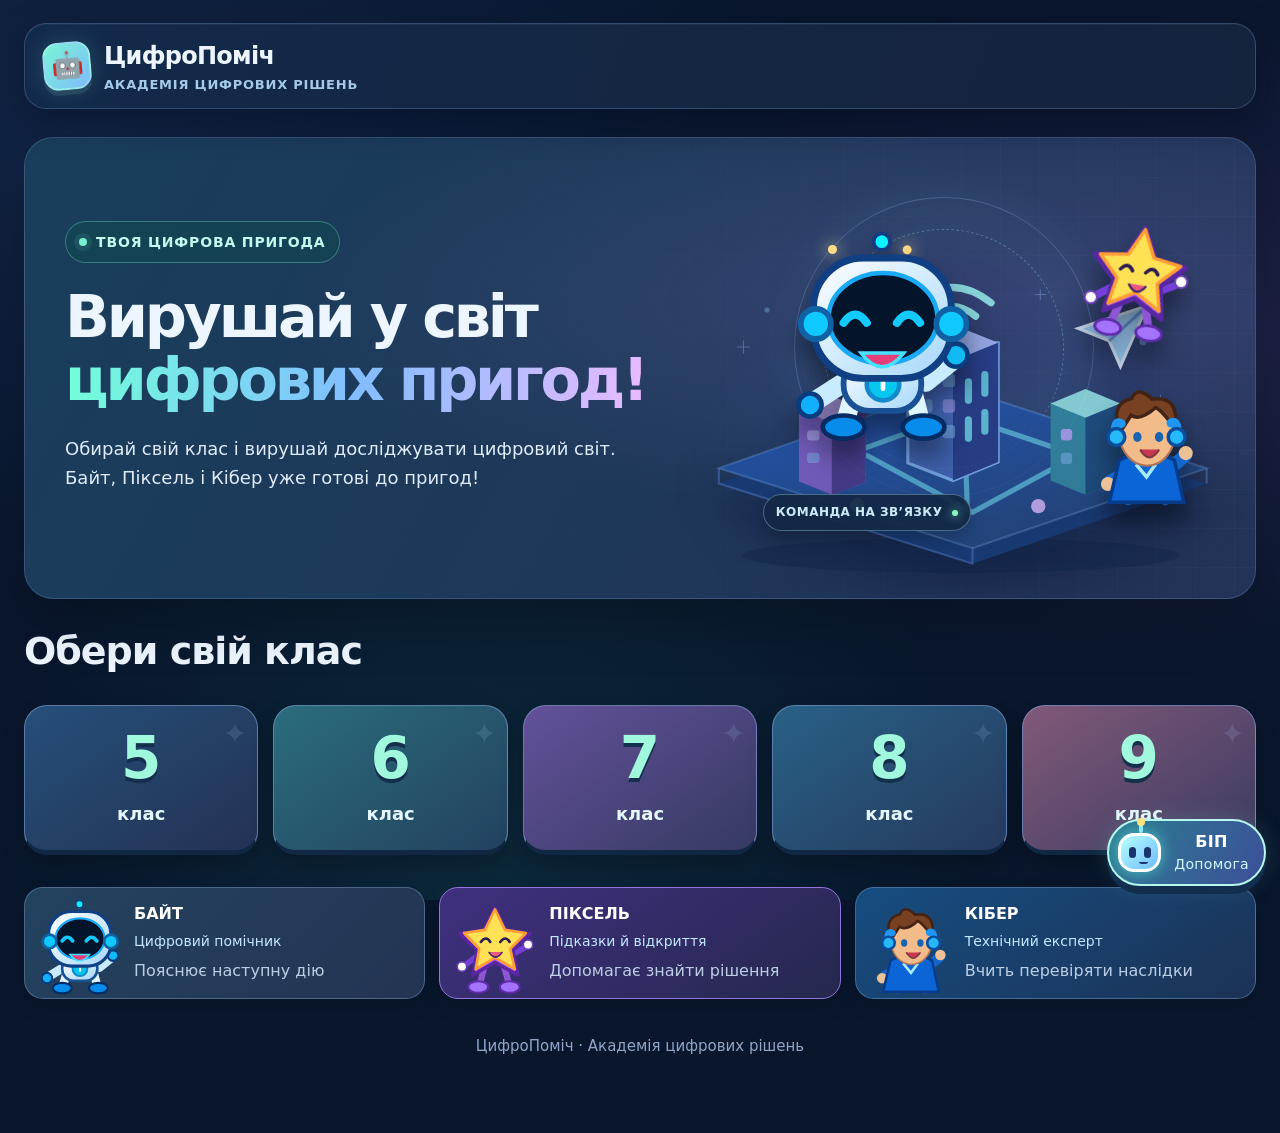
==== commit 43c9eccd: "Improve portal reading sizes and restore legible light presentation slides" ====
--- a/index.html
+++ b/index.html
@@ -1 +1 @@
-<!doctype html><html lang="uk"><head><meta charset="utf-8"><meta name="viewport" content="width=device-width,initial-scale=1,viewport-fit=cover"><meta name="theme-color" content="#0a1023"><title>ЦифроПоміч · Академія цифрових рішень</title><link rel="stylesheet" href="./portal.css?v=portal3"><link rel="stylesheet" href="./portal-home.css?v=ux1"><script src="./portal-ui.js?v=ux1" defer></script><script src="./portal-world.js?v=adventure1" defer></script><script src="./assistant.js?v=ux1" defer></script><link rel="stylesheet" href="./portal-world.css?v=adventure1"></head><body><div class="container"><header class="header"><a class="logo" href="./" style="color:inherit;text-decoration:none"><div class="logo-icon">🤖</div><span>ЦифроПоміч<small>АКАДЕМІЯ ЦИФРОВИХ РІШЕНЬ</small></span></a></header><main><section class="hero campaign-hero"><div class="hero-text"><div class="hero-eyebrow"><span class="signal-dot"></span> ТВОЯ ЦИФРОВА ПРИГОДА</div><h1>Вирушай у світ<br><span class="gradient">цифрових пригод!</span></h1><p class="campaign-lead">Обирай свій клас і вирушай досліджувати цифровий світ. Байт, Піксель і Кібер уже готові до пригод!</p></div><div class="campaign-art" aria-hidden="true"><div class="campaign-orbit orbit-outer"></div><div class="campaign-orbit orbit-inner"></div><div class="campaign-grid"></div><div class="campaign-bot"><span class="bot-antenna"></span><span class="bot-head"><i class="bot-eye"></i><i class="bot-eye"></i><i class="bot-mouth"></i></span><span class="bot-body">БІП</span></div></div></section><section aria-labelledby="choose-grade"><div class="section-intro"><h2 id="choose-grade">Обери свій клас</h2></div><nav class="portal-grades" aria-label="Класи"><a href="./5/" class="academy-grade" aria-label="5 клас"><strong>5</strong><span>клас</span></a><a href="./6/" class="academy-grade" aria-label="6 клас"><strong>6</strong><span>клас</span></a><a href="./7/" class="academy-grade" aria-label="7 клас"><strong>7</strong><span>клас</span></a><a href="./8/" class="academy-grade" aria-label="8 клас"><strong>8</strong><span>клас</span></a><a href="./9/" class="academy-grade" aria-label="9 клас"><strong>9</strong><span>клас</span></a></nav></section><section class="character-team" aria-label="Команда цифрових помічників"><div class="character-member"><div class="character-avatar" data-static-character="bayt"></div><div class="character-body"><strong>БАЙТ</strong><small>Цифровий помічник</small><span class="tiny">Пояснює наступну дію</span></div></div><div class="character-member"><div class="character-avatar" data-static-character="pixel"></div><div class="character-body"><strong>ПІКСЕЛЬ</strong><small>Підказки й відкриття</small><span class="tiny">Допомагає знайти рішення</span></div></div><div class="character-member"><div class="character-avatar" data-static-character="kiber"></div><div class="character-body"><strong>КІБЕР</strong><small>Технічний експерт</small><span class="tiny">Вчить перевіряти наслідки</span></div></div></section></main><footer class="footer">ЦифроПоміч · Академія цифрових рішень</footer></div></body></html>+<!doctype html><html lang="uk"><head><meta charset="utf-8"><meta name="viewport" content="width=device-width,initial-scale=1,viewport-fit=cover"><meta name="theme-color" content="#0a1023"><title>ЦифроПоміч · Академія цифрових рішень</title><link rel="stylesheet" href="./portal.css?v=portal3"><link rel="stylesheet" href="./portal-home.css?v=ux1"><script src="./portal-ui.js?v=ux1" defer></script><script src="./portal-world.js?v=adventure1" defer></script><script src="./assistant.js?v=ux1" defer></script><link rel="stylesheet" href="./portal-world.css?v=reading1"><link rel="stylesheet" href="./portal-reading.css?v=reading1"></head><body><div class="container"><header class="header"><a class="logo" href="./" style="color:inherit;text-decoration:none"><div class="logo-icon">🤖</div><span>ЦифроПоміч<small>АКАДЕМІЯ ЦИФРОВИХ РІШЕНЬ</small></span></a></header><main><section class="hero campaign-hero"><div class="hero-text"><div class="hero-eyebrow"><span class="signal-dot"></span> ТВОЯ ЦИФРОВА ПРИГОДА</div><h1>Вирушай у світ<br><span class="gradient">цифрових пригод!</span></h1><p class="campaign-lead">Обирай свій клас і вирушай досліджувати цифровий світ. Байт, Піксель і Кібер уже готові до пригод!</p></div><div class="campaign-art" aria-hidden="true"><div class="campaign-orbit orbit-outer"></div><div class="campaign-orbit orbit-inner"></div><div class="campaign-grid"></div><div class="campaign-bot"><span class="bot-antenna"></span><span class="bot-head"><i class="bot-eye"></i><i class="bot-eye"></i><i class="bot-mouth"></i></span><span class="bot-body">БІП</span></div></div></section><section aria-labelledby="choose-grade"><div class="section-intro"><h2 id="choose-grade">Обери свій клас</h2></div><nav class="portal-grades" aria-label="Класи"><a href="./5/" class="academy-grade" aria-label="5 клас"><strong>5</strong><span>клас</span></a><a href="./6/" class="academy-grade" aria-label="6 клас"><strong>6</strong><span>клас</span></a><a href="./7/" class="academy-grade" aria-label="7 клас"><strong>7</strong><span>клас</span></a><a href="./8/" class="academy-grade" aria-label="8 клас"><strong>8</strong><span>клас</span></a><a href="./9/" class="academy-grade" aria-label="9 клас"><strong>9</strong><span>клас</span></a></nav></section><section class="character-team" aria-label="Команда цифрових помічників"><div class="character-member"><div class="character-avatar" data-static-character="bayt"></div><div class="character-body"><strong>БАЙТ</strong><small>Цифровий помічник</small><span class="tiny">Пояснює наступну дію</span></div></div><div class="character-member"><div class="character-avatar" data-static-character="pixel"></div><div class="character-body"><strong>ПІКСЕЛЬ</strong><small>Підказки й відкриття</small><span class="tiny">Допомагає знайти рішення</span></div></div><div class="character-member"><div class="character-avatar" data-static-character="kiber"></div><div class="character-body"><strong>КІБЕР</strong><small>Технічний експерт</small><span class="tiny">Вчить перевіряти наслідки</span></div></div></section></main><footer class="footer">ЦифроПоміч · Академія цифрових рішень</footer></div></body></html>
--- a/portal-world.css
+++ b/portal-world.css
@@ -7,7 +7,7 @@
 .learning-home{max-width:1200px}.world-welcome{position:relative;overflow:hidden;display:grid;grid-template-columns:1.05fr .95fr;min-height:400px;padding:34px 40px;border-radius:30px;background:radial-gradient(ellipse at 83% 28%,#5469ca53,transparent 50%),radial-gradient(ellipse at 12% 100%,#31848835,transparent 60%),linear-gradient(120deg,#173651,#192c52 60%,#272c56);border:1px solid #9bb6ff59;box-shadow:0 24px 55px #020b1b7a,inset 0 1px #e8f4ff20;margin-bottom:24px;isolation:isolate}.world-welcome::before{content:"";position:absolute;inset:0;z-index:-1;background-image:linear-gradient(#a2d1ff09 1px,transparent 1px),linear-gradient(90deg,#a2d1ff09 1px,transparent 1px);background-size:44px 44px;mask-image:linear-gradient(90deg,transparent,black)}.world-welcome .welcome-copy{position:relative;z-index:2;align-self:center}.world-welcome .world-badge{display:inline-flex;align-items:center;gap:9px;border:1px solid #9ff5df59;border-radius:99px;padding:7px 12px;color:#a9ffe7;font-size:12px;letter-spacing:.08em;font-weight:800;background:#173e50}.world-badge::before{content:"✦";color:#ffe2a0;font-size:17px}.world-welcome h1{font-size:clamp(34px,4.6vw,59px);line-height:1.06;letter-spacing:-.045em;margin:18px 0}.world-welcome h1 em{font-style:normal;background:linear-gradient(90deg,#8af7d9,#adccff 60%,#d6b7ff);background-clip:text;-webkit-text-fill-color:transparent}.world-welcome p{max-width:480px;font-size:17px;color:#d0e1f7;line-height:1.6;margin:12px 0 20px}.world-welcome .learning-resume{position:relative;z-index:3;max-width:450px;width:100%;padding:14px 16px;border:1px solid #96e6dd4a;background:#081d35a6;border-radius:18px;box-shadow:0 8px 20px #06162f40}.world-welcome .learning-resume small{color:#a6c9df;font-size:12px}.world-welcome .learning-resume strong{font-size:15px;line-height:1.4;margin:4px 0 11px}.world-welcome .learning-resume .btn{min-height:46px;padding:10px 15px;width:auto;min-width:230px}.world-welcome .overall-progress{font-size:13px;line-height:1.4;margin:18px 0 0;flex-wrap:wrap;gap:12px;color:#d5e8f6}.world-welcome .progress-track{height:8px;width:150px;flex:0 1 150px;background:#a6cfff21;box-shadow:inset 0 2px 3px #0003}.world-welcome .progress-track i{background:linear-gradient(90deg,#7ff6d3,#98cfff)}
 .world-hero-art{position:relative;align-self:center;min-width:0;height:340px;isolation:isolate}.world-hero-art>.world-scene{position:absolute;inset:auto -12% -13%;width:120%;height:auto;opacity:.8;filter:drop-shadow(0 22px 25px #060b2a80)}.world-orbit{position:absolute;width:300px;height:300px;border-radius:50%;border:1px solid #abbfff45;inset:2% auto auto 16%;box-shadow:0 0 45px #7ef6ed12,inset 0 0 45px #7ef6ed0c}.world-orbit::after{content:"";position:absolute;width:9px;height:9px;border-radius:50%;background:#ffdc85;top:47px;left:33px;box-shadow:0 0 15px #ffe5a3}.world-orbit.orbit-small{width:240px;height:240px;left:22%;top:11%;border:1px dashed #99dbf55c;transform:rotate(30deg)}.world-hero-character{position:absolute;display:block;filter:drop-shadow(0 16px 12px #0006)}.world-hero-character svg{display:block;width:100%;height:100%}.hero-bayt{width:190px;height:220px;left:15%;top:11%;z-index:3;animation:world-float 5.5s ease-in-out infinite}.hero-pixel{width:113px;height:130px;right:6%;top:7%;z-index:2;transform:rotate(9deg);animation:world-float 6.7s ease-in-out .6s infinite}.hero-kiber{width:115px;height:132px;right:4%;bottom:10%;z-index:4;animation:world-float 6.2s ease-in-out 1.3s infinite}.world-label{position:absolute;z-index:5;left:10%;bottom:4%;padding:8px 12px;border:1px solid #9cdcea61;border-radius:99px;background:#142845ed;color:#ccebf8;font-size:10px;font-weight:850;letter-spacing:.08em;box-shadow:0 8px 15px #0003}.world-label i{display:inline-block;width:6px;height:6px;background:#88f8bd;border-radius:50%;margin-left:5px;box-shadow:0 0 10px #68f6bd}.world-scene{display:block;width:100%;height:100%;overflow:visible}.world-float-a{animation:world-float 6s ease-in-out infinite}.world-float-b{animation:world-float 7s ease-in-out 1s infinite}.world-pulse{animation:world-glow 4.3s ease-in-out infinite}.world-cursor{animation:world-float 5s ease-in-out infinite}
 .world-section-heading{display:flex;align-items:center;justify-content:space-between;gap:15px;margin:30px 0 18px}.world-section-heading h2{font-size:29px;letter-spacing:-.025em;margin:0}.world-section-heading p{font-size:14px;color:#b9cfe5;margin:6px 0 0}.world-section-heading .tag{font-size:12px;border-color:#d4c4ff49;background:#59427e38;color:#dacfff;border-radius:99px;white-space:nowrap}.learning-cards{gap:20px;margin-top:0}.learning-cards .mission-card{position:relative;display:flex;flex-direction:column;gap:0;padding:0;text-align:left;border:1px solid #94bbf35c;border-bottom:4px solid #1d365b;border-radius:24px;background:linear-gradient(150deg,#1c3557,#14243f);min-height:0;overflow:hidden;isolation:isolate;box-shadow:0 14px 28px #010a1c5c;transition:transform .22s,border-color .22s,box-shadow .22s;animation:world-arrive .55s ease-out both}.learning-cards .mission-card:nth-child(2){animation-delay:.07s}.learning-cards .mission-card:nth-child(3){animation-delay:.14s}.learning-cards .mission-card:nth-child(4){animation-delay:.21s}.learning-cards .mission-card:hover{transform:translateY(-6px);border-color:#a4e9f0;box-shadow:0 20px 36px #0006,0 0 24px #5a9bdf18}.learning-cards .mission-card.is-next{border-color:#9df5da;box-shadow:0 0 0 1px #83e7d33b,0 15px 30px #0005}.learning-cards .mission-card.is-complete{border-color:#78d6bf8c}.mission-cover{height:198px;width:100%;position:relative;display:block;overflow:hidden;background:radial-gradient(ellipse at 70% 2%,#b4caff52,transparent 60%),linear-gradient(145deg,#204d91,#28426f)}.mission-card[data-world=workshop] .mission-cover{background:radial-gradient(ellipse at 70% 5%,#dcbbff54,transparent 60%),linear-gradient(145deg,#564190,#323c70)}.mission-card[data-world=messages] .mission-cover{background:radial-gradient(ellipse at 70% 5%,#a8ffe545,transparent 60%),linear-gradient(145deg,#1e697f,#1b4862)}.mission-card[data-world=city] .mission-cover{background:radial-gradient(ellipse at 70% 5%,#d3c4ff49,transparent 60%),linear-gradient(145deg,#3659a0,#2e3565)}.mission-cover::after{content:"";position:absolute;inset:auto 0 0;height:55px;background:linear-gradient(transparent,#152b48)}.mission-cover>.world-scene{width:88%;height:215px;position:absolute;left:12%;top:-3px;transition:transform .3s}.mission-card:hover .mission-cover>.world-scene{transform:translateY(-4px) scale(1.02)}.learning-cards .mission-cover .face{position:absolute;bottom:7px;left:22px;width:68px;height:75px;margin:0;z-index:2;border-radius:19px;background:linear-gradient(150deg,#3a628e,#263d68);border:2px solid #d4e6ff82;box-shadow:0 5px 12px #0004;transform:rotate(-5deg)}.learning-cards .mission-cover .face svg{width:100%;height:100%}.card-status-pill{position:absolute;top:15px;left:18px;z-index:2;border:1px solid #d0ecff5c;background:#142d53df;border-radius:99px;padding:6px 10px;font-size:11px;color:#d9eaff;font-weight:750}.is-next .card-status-pill{border-color:#a3f2d1;color:#c0ffe7;background:#194a55e8}.is-complete .card-status-pill{border-color:#a3f2d1;color:#c0ffe7}.mission-cover .world-mission-token{position:absolute;right:18px;top:14px;color:#ffe8ae;font-size:22px;filter:drop-shadow(0 0 10px #ffce7b66)}.mission-card-body{display:flex;flex-direction:column;gap:10px;padding:17px 24px 21px;width:100%;flex:1}.learning-cards .mission-card .mission-name{display:block;font-size:21px;line-height:1.25;letter-spacing:-.02em;margin:0;min-height:53px}.learning-cards .mission-card .mission-description{display:block;color:#bdd2e9;font-size:15px;line-height:1.55;flex:1}.learning-cards .card-progress{grid-column:auto;font-size:12px;margin:5px 0 3px;display:flex;width:100%;gap:12px}.card-progress .progress-track{height:7px;flex:1;background:#a4c5f21a}.card-action{display:flex;justify-content:space-between;align-items:center;border-top:1px solid #8fbbdd24;margin-top:6px;padding-top:13px;color:#b0ffe5;font-size:14px;font-weight:800}.card-action b{display:grid;place-items:center;width:31px;height:31px;border:1px solid #95dec75a;border-radius:10px;background:#265d684a;font-size:19px}.help-intro{border-radius:20px}.help-intro summary{color:#e5eaff}.help-intro .mission-team svg{width:50px;height:58px}
-.game-layout>main.stage{position:relative;border:1px solid #95b5e35c;border-top:3px solid #91dce2;border-radius:25px;box-shadow:0 22px 44px #020a1a66;background:linear-gradient(145deg,#18314d,#152640)}.ticket-header,.m1-head,.m2-head,.m3-head,.m6-head,.v4-heading{position:relative;isolation:isolate;border:1px solid #91b7eb38!important;border-radius:19px;background:linear-gradient(110deg,#254767bb,#32467a66);padding:17px 20px!important;overflow:hidden;min-height:112px}.ticket-header>div,.m1-head>div,.m2-head>div,.m3-head>div,.m6-head>div,.v4-heading>div{z-index:1;position:relative}.mission-scenery{position:absolute;right:-25px;top:-22px;width:255px;height:145px;opacity:.35;pointer-events:none;z-index:0}.ticket-header h1,.mission-heading{text-shadow:0 3px 16px #10213db3;max-width:760px}.mission-team{justify-content:flex-end;gap:17px;margin:2px 0 12px}.mission-team svg{width:37px;height:43px;filter:drop-shadow(0 3px 4px #0003)}.mission-team>span{font-weight:750;font-size:11px;letter-spacing:.03em}.mission-team .team-label{font-size:10px}.chat{border:1px solid #8ec3e256;background:linear-gradient(135deg,#1c3f59,#1b324d);box-shadow:inset 4px 0 #7ee7d2}.chat .sender{color:#91f5dc}.steps{height:8px!important;border-radius:99px}.steps>span{border-radius:99px!important}.steps>span.now{background:linear-gradient(90deg,#7df4d7,#8fc9ff)!important;box-shadow:0 0 12px #7df4d738}.task-progress-label{font-size:12px;letter-spacing:.04em}.route span{border-radius:12px!important}.class-card,.msg-mission .msg-observation,.msg-mission .msg-slide-preview{background:linear-gradient(135deg,#254566,#1b304e);border:1px solid #9bc5e348;box-shadow:0 6px 15px #0002}.class-card h3,.msg-observation h3{color:#ecf7ff}.class-station-art{background:radial-gradient(ellipse,#a1dcff12,transparent 70%);border-radius:15px}.lab-choice,.lab-pill,.option,.v4-tile,.m1-choices button,.m2-choices button,.m3-choice,.final-option{border-radius:14px!important;transition:border-color .16s,background .16s,transform .16s}.lab-choice:hover:not(:disabled),.lab-pill:hover:not(:disabled),.v4-tile:hover:not(:disabled){transform:translateY(-2px)}.lab-choice.selected,.lab-pill.selected,.class-token.selected{background:linear-gradient(135deg,#256b69,#294e69)!important;border-color:#8ff6da!important;box-shadow:inset 0 0 0 1px #8ff6da2b}.mission-feedback[data-kind=error]{border-color:#f0b581;background:linear-gradient(130deg,#553a37,#3d3340)}
+.game-layout>main.stage{position:relative;border:1px solid #95b5e35c;border-top:3px solid #91dce2;border-radius:25px;box-shadow:0 22px 44px #020a1a66;background:linear-gradient(145deg,#18314d,#152640)}.ticket-header,.m1-head,.m2-head,.m3-head,.m6-head,.v4-heading{position:relative;isolation:isolate;border:1px solid #91b7eb38!important;border-radius:19px;background:linear-gradient(110deg,#254767bb,#32467a66);padding:17px 20px!important;overflow:hidden;min-height:112px}.ticket-header>div,.m1-head>div,.m2-head>div,.m3-head>div,.m6-head>div,.v4-heading>div{z-index:1;position:relative}.mission-scenery{position:absolute;right:-25px;top:-22px;width:255px;height:145px;opacity:.35;pointer-events:none;z-index:0}.ticket-header h1,.mission-heading{text-shadow:0 3px 16px #10213db3;max-width:760px}.mission-team{justify-content:flex-end;gap:17px;margin:2px 0 12px}.mission-team svg{width:37px;height:43px;filter:drop-shadow(0 3px 4px #0003)}.mission-team>span{font-weight:750;font-size:11px;letter-spacing:.03em}.mission-team .team-label{font-size:10px}.chat{border:1px solid #8ec3e256;background:linear-gradient(135deg,#1c3f59,#1b324d);box-shadow:inset 4px 0 #7ee7d2}.chat .sender{color:#91f5dc}.steps{height:8px!important;border-radius:99px}.steps>span{border-radius:99px!important}.steps>span.now{background:linear-gradient(90deg,#7df4d7,#8fc9ff)!important;box-shadow:0 0 12px #7df4d738}.task-progress-label{font-size:12px;letter-spacing:.04em}.route span{border-radius:12px!important}.class-card,.msg-mission .msg-observation{background:linear-gradient(135deg,#254566,#1b304e);border:1px solid #9bc5e348;box-shadow:0 6px 15px #0002}.class-card h3,.msg-observation h3{color:#ecf7ff}.class-station-art{background:radial-gradient(ellipse,#a1dcff12,transparent 70%);border-radius:15px}.lab-choice,.lab-pill,.option,.v4-tile,.m1-choices button,.m2-choices button,.m3-choice,.final-option{border-radius:14px!important;transition:border-color .16s,background .16s,transform .16s}.lab-choice:hover:not(:disabled),.lab-pill:hover:not(:disabled),.v4-tile:hover:not(:disabled){transform:translateY(-2px)}.lab-choice.selected,.lab-pill.selected,.class-token.selected{background:linear-gradient(135deg,#256b69,#294e69)!important;border-color:#8ff6da!important;box-shadow:inset 0 0 0 1px #8ff6da2b}.mission-feedback[data-kind=error]{border-color:#f0b581;background:linear-gradient(130deg,#553a37,#3d3340)}
 .success-card{position:relative;isolation:isolate;display:grid;grid-template-columns:76px 1fr auto;align-items:center;gap:16px;margin:22px 0;padding:21px 22px;border:1px solid #a5ffdc;border-bottom:4px solid #3a9f8d;border-radius:22px;background:radial-gradient(ellipse at 5% 10%,#78f6bd2e,transparent 55%),linear-gradient(120deg,#1c615b,#24445d 80%);box-shadow:0 15px 35px #061b2c99,0 0 25px #74ffd31a;animation:success-arrive .35s ease-out both;overflow:hidden}.success-hero{width:76px;height:94px;animation:success-hero .6s ease-out both;filter:drop-shadow(0 7px 8px #00282e77)}.success-hero svg{display:block;width:100%;height:100%}.success-kicker{display:block;color:#a0f9d4;font-size:10px;font-weight:850;letter-spacing:.1em}.success-card .success-copy h2{font-size:clamp(24px,3vw,32px);line-height:1.1;margin:7px 0 8px;color:#c7ffdf;letter-spacing:-.02em}.success-card .success-copy p{margin:0;font-size:16px;line-height:1.6;color:#e0fff3;max-width:650px}.success-next{min-width:150px;white-space:normal;max-width:215px;z-index:2}.success-sparks{position:absolute;inset:4px 15px auto auto;z-index:-1;color:#ffe6a2;font-size:22px;letter-spacing:15px;opacity:.7;animation:success-spark 1s ease-out both}.success-sparks i,.success-sparks b{font-style:normal;font-size:13px;position:relative;top:23px}.has-success .answer-confirmed,.has-success .selected,.has-success [aria-pressed=true]{border-color:#9ff7c8!important}.has-success [id$="-feedback"],.has-success .final-note.try{display:none!important}.has-success button:disabled{opacity:.72}.has-success .success-next{opacity:1}.success-card:focus-within{box-shadow:0 0 0 2px #c7ffdb55,0 15px 35px #061b2c99}.success-card button:focus-visible{outline:3px solid #ffe3a3;outline-offset:4px}
 .mission-done .medal,.final-complete .emblem{filter:drop-shadow(0 0 24px #ffdf7d3b);animation:success-hero .6s ease-out both}.mission-done h2,.final-complete h2{color:#b9ffe4}.certificate{border-radius:24px}.live-bip-launch{border:2px solid #b8f8ef;box-shadow:0 8px 0 #122e4e,0 0 25px #85e6e32b;background:linear-gradient(120deg,#2d7e91,#3c4f99)}.live-bip-panel{border-color:#b2dbf5;box-shadow:0 18px 55px #020817aa}.live-bip-bar{background:linear-gradient(110deg,#24677d,#454b91)}.live-bip-role:hover{background:#365c79!important}.live-bip-role svg{filter:drop-shadow(0 3px 3px #0003)}
 body:not([data-grade]) .campaign-hero{background:radial-gradient(ellipse at 80% 35%,#6e65b849,transparent 52%),linear-gradient(120deg,#193e5b,#233358);min-height:420px;padding:20px 30px;border-radius:29px}.campaign-art .world-hero-art{width:100%;height:355px}.portal-grades .academy-grade{position:relative;background:linear-gradient(145deg,#254f79,#243254);border:1px solid #8caee38c;border-bottom:5px solid #102843;box-shadow:0 12px 23px #0003;overflow:hidden;transition:transform .2s,box-shadow .2s}.portal-grades .academy-grade::after{content:"✦";position:absolute;right:10px;top:4px;font-size:30px;color:#b9d4ff24}.portal-grades .academy-grade:nth-child(2){background:linear-gradient(145deg,#2b6d7c,#23425f)}.portal-grades .academy-grade:nth-child(3){background:linear-gradient(145deg,#64519a,#343a62)}.portal-grades .academy-grade:nth-child(4){background:linear-gradient(145deg,#286185,#26395f)}.portal-grades .academy-grade:nth-child(5){background:linear-gradient(145deg,#815979,#3c3b61)}.portal-grades .academy-grade:hover{transform:translateY(-6px) rotate(-1deg);box-shadow:0 18px 27px #0005}.portal-grades .academy-grade strong{color:#a0f9dd;text-shadow:0 4px 0 #142f4b}.character-team{gap:14px}.character-member{background:linear-gradient(135deg,#23435f,#243453);border:1px solid #9ec4ed54;border-radius:19px!important;box-shadow:0 8px 20px #0002}.character-member[data-team=pixel]{background:linear-gradient(135deg,#4a3977,#2f365a)}.portal-tools{color:#adc7e3}.portal-tools summary{font-size:14px}
--- a/portal-reading.css
+++ b/portal-reading.css
@@ -0,0 +1,119 @@
+/* Shared reading scale. Loaded last so compact legacy layouts cannot shrink task text. */
+:root {
+  --reading-body: 18px;
+  --reading-ui: 16px;
+  --reading-note: 15px;
+  --reading-label: 14px;
+}
+body { font-size: var(--reading-body); line-height: 1.6; }
+button, input, textarea, select { font-family: inherit; }
+button, summary { line-height: 1.45; white-space: normal; }
+input, textarea, select { font-size: var(--reading-body); }
+.tiny, .container .tiny { font-size: var(--reading-ui); line-height: 1.6; }
+.caps, .container .caps { font-size: var(--reading-label); line-height: 1.5; letter-spacing: .06em; }
+.container .tag { font-size: var(--reading-label); line-height: 1.5; }
+.header .logo small { font-size: 13px; line-height: 1.5; letter-spacing: .06em; }
+.toplinks .navbtn, .toplinks > .navbtn, .toplinks summary,
+.container .navbtn, .container .btn.small, .portal-tools summary,
+.mission-switcher > summary, .side-nav button, .academy-side button {
+  font-size: var(--reading-ui); line-height: 1.45; min-height: 46px;
+}
+.container .btn { font-size: var(--reading-body); line-height: 1.4; }
+.world-welcome p, .hero-text .campaign-lead { font-size: var(--reading-body) !important; line-height: 1.65; }
+.world-welcome .world-badge, .hero-eyebrow { font-size: var(--reading-label); letter-spacing: .06em; }
+.world-welcome .learning-resume small { font-size: var(--reading-note); }
+.world-welcome .learning-resume strong { font-size: var(--reading-body); line-height: 1.5; }
+.world-welcome .overall-progress, .world-section-heading p { font-size: var(--reading-ui); line-height: 1.5; }
+.world-label { font-size: 12px; letter-spacing: .04em; }
+.world-section-heading .tag, .card-status-pill { font-size: var(--reading-label); line-height: 1.4; }
+.learning-cards .mission-card .mission-description { font-size: 17px; line-height: 1.6; color: #d0e1f5; }
+.learning-cards .card-progress, .card-action { font-size: var(--reading-ui); }
+.campaign-cards .mission-number, .campaign-cards .mission-flag,
+.mission-card .order, .mission-card .status, .mission-status { font-size: var(--reading-label); line-height: 1.5; }
+.campaign-cards .mission-title { font-size: 21px; line-height: 1.35; }
+.campaign-cards .mission-subtitle { font-size: var(--reading-ui); line-height: 1.5; }
+.campaign-cards .mission-card { min-width: 0; }
+.mission-team { flex-wrap: wrap; }
+.mission-team > span, .mission-team .team-label { font-size: var(--reading-label); line-height: 1.5; }
+.task-progress-label, .step-label, .chat .sender { font-size: var(--reading-note); letter-spacing: .03em; }
+.chat p, .clues ul, .feedback p, .mission-feedback,
+.container .game-notice p, .scene-character-voice, .live-bip-moment,
+.academy-mission .task-heading p, .class-card .lab-choice,
+.success-card .success-copy p { font-size: var(--reading-body); line-height: 1.65; }
+.container :is(.option,.lab-choice,.lab-pill,.lab-menu button,.final-option,
+  .m1-choices button,.m2-choices button,.m3-choice,.v4-tile) {
+  font-size: var(--reading-body); line-height: 1.5;
+}
+.academy-mission .route { flex-wrap: wrap; font-size: var(--reading-ui); }
+.academy-mission .route span { min-width: 0; }
+.academy-mission .route span, .academy-mission .task-heading button,
+.academy-mission .editor-bar, .academy-mission .editor-foot,
+.academy-mission .editor-foot button, .academy-mission .context-menu button,
+.academy-mission dl, .academy-mission legend, .academy-mission .field-label,
+.academy-mission label, .academy-mission .skills, .class-summary span {
+  font-size: var(--reading-ui); line-height: 1.5;
+}
+.academy-mission .editor-foot button { white-space: normal; }
+.academy-mission .eyebrow, .academy-mission .micro { font-size: var(--reading-label); line-height: 1.5; }
+.academy-mission .paper-heading, .academy-mission .paper-caption {
+  font-size: var(--reading-label); line-height: 1.35; letter-spacing: .02em;
+}
+.academy-mission .brief h3 { font-size: 20px; }
+.academy-mission .brief ul, .class-card p, .academy-task { font-size: var(--reading-body); line-height: 1.6; }
+.academy-mission .inspector .concept, .phase-alert, .v4-tip,
+.v4-choice-note, .v4-inspect-result, .v4-investigate label,
+.m1-legend, .m1-footer > .m1-legend, .m2-mission .m2-note,
+.m2-footer > .m2-note, .m6 .m6-note, .m6-footer > .m6-note,
+.m2-device .m2-desc, .m2-printlog, .m3-explain, .m3-warn,
+.coach-head p, .coach-consequence p, .coach-muted {
+  font-size: var(--reading-ui); line-height: 1.6;
+}
+.m1-call strong, .m2-call strong, .m6 .m6-talk strong,
+.m1-chip, .m2-status, .m3-count, .m3-pill { font-size: var(--reading-note); }
+.m1-doc textarea { font-size: var(--reading-body); line-height: 1.6; }
+.m2-device strong, .v4-device strong, .m6 .m6-address, .m6 .m6-tab {
+  font-size: var(--reading-ui); line-height: 1.5;
+}
+.success-kicker { font-size: var(--reading-label); line-height: 1.5; letter-spacing: .04em; }
+.live-bip .live-bip-message, .live-bip .live-bip-chat { font-size: 17px; line-height: 1.65; }
+.live-bip .live-bip-actions button, .live-bip .live-bip-title,
+.live-bip .live-bip-role { font-size: var(--reading-ui); line-height: 1.5; }
+.live-bip .live-bip-caption, .live-bip .live-bip-status,
+.live-bip .live-bip-bar small, .live-bip .live-bip-role small {
+  font-size: var(--reading-label) !important; line-height: 1.5;
+}
+.character-member strong, .character-team.compact .character-member strong { font-size: var(--reading-ui); }
+.character-member small, .character-team.compact .character-member small,
+.character-member .character-message, .character-team.compact .character-message,
+.character-member .team-action { font-size: var(--reading-label); line-height: 1.5; }
+.character-body { min-width: 0; }
+.character-member .character-message { overflow-wrap: anywhere; }
+.topic-info strong, .academy-result span, .topic-count { font-size: var(--reading-ui); line-height: 1.5; }
+.topic-info small, .progress-ident small, .progress-stat small,
+.map-legend, .portal-tools > p, .portal-tools .reset-note,
+.footer, .cert-kicker, .cert-bottom, .cert-results { font-size: var(--reading-note); line-height: 1.6; }
+.container .academy-grade span { font-size: var(--reading-body); }
+.container .academy-grade small { font-size: var(--reading-label); }
+.msg-mission label, .msg-mission legend { font-size: var(--reading-ui); line-height: 1.5; }
+.msg-mission .msg-organ-choices button, .msg-mission .msg-samples .navbtn {
+  font-size: var(--reading-ui); line-height: 1.5;
+}
+.msg-mission .msg-slide-preview h3 { font-size: 25px; line-height: 1.3; }
+.msg-mission .msg-slide-preview p,
+.msg-mission .msg-slide-preview .tiny { font-size: var(--reading-body); line-height: 1.6; }
+.msg-mission .msg-slide-preview .caps { font-size: var(--reading-label); }
+.msg-mission select, .msg-mission input { font-size: var(--reading-body); }
+.msg-mission .msg-slide-tabs { flex-wrap: wrap; }
+@media (max-width: 720px) {
+  .header .logo small { font-size: 12px; }
+  .world-welcome .learning-resume .btn { min-width: 0; }
+  .learning-cards .card-progress { flex-wrap: wrap; }
+  .learning-cards .card-progress .progress-track { min-width: 70px; }
+  .card-status-pill { max-width: calc(100% - 60px); }
+  .academy-mission .route span { flex: 1 1 120px; }
+  .mission-team .team-label { display: none; }
+  .success-card { grid-template-columns: 44px minmax(0, 1fr); }
+  .success-hero { width: 44px; }
+  .live-bip .live-bip-title { font-size: 15px; }
+  .msg-mission .msg-slide-preview h3 { font-size: 24px; }
+}
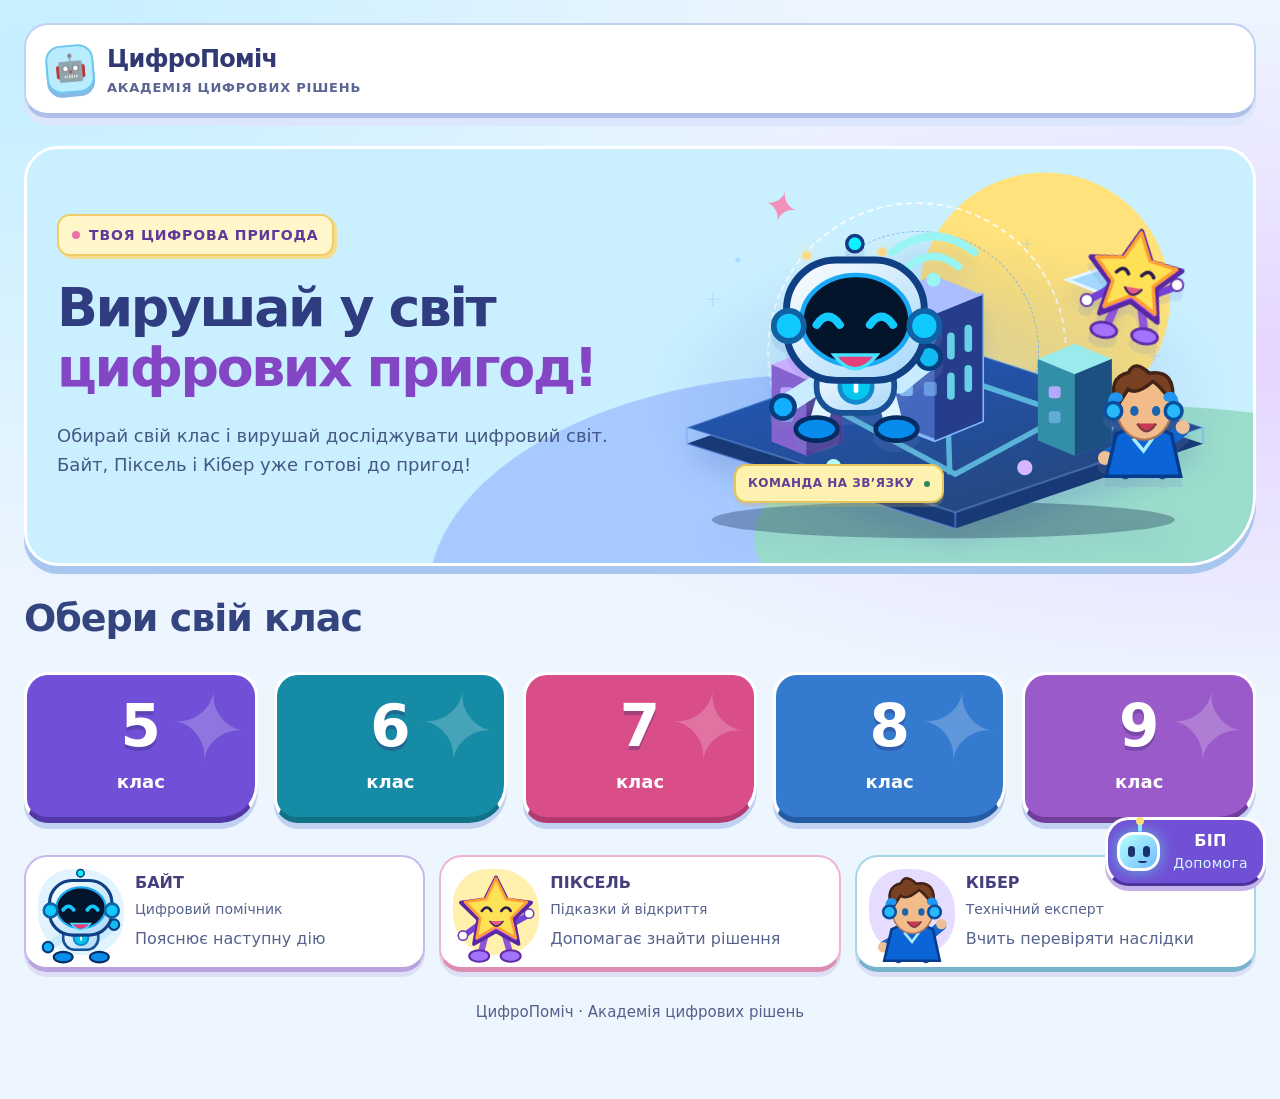
==== commit c41c1d7a: "Unify all class entrances and missions with a colourful shared adventure design" ====
--- a/index.html
+++ b/index.html
@@ -1 +1 @@
-<!doctype html><html lang="uk"><head><meta charset="utf-8"><meta name="viewport" content="width=device-width,initial-scale=1,viewport-fit=cover"><meta name="theme-color" content="#0a1023"><title>ЦифроПоміч · Академія цифрових рішень</title><link rel="stylesheet" href="./portal.css?v=portal3"><link rel="stylesheet" href="./portal-home.css?v=ux1"><script src="./portal-ui.js?v=ux1" defer></script><script src="./portal-world.js?v=adventure1" defer></script><script src="./assistant.js?v=ux1" defer></script><link rel="stylesheet" href="./portal-world.css?v=reading1"><link rel="stylesheet" href="./portal-reading.css?v=reading1"></head><body><div class="container"><header class="header"><a class="logo" href="./" style="color:inherit;text-decoration:none"><div class="logo-icon">🤖</div><span>ЦифроПоміч<small>АКАДЕМІЯ ЦИФРОВИХ РІШЕНЬ</small></span></a></header><main><section class="hero campaign-hero"><div class="hero-text"><div class="hero-eyebrow"><span class="signal-dot"></span> ТВОЯ ЦИФРОВА ПРИГОДА</div><h1>Вирушай у світ<br><span class="gradient">цифрових пригод!</span></h1><p class="campaign-lead">Обирай свій клас і вирушай досліджувати цифровий світ. Байт, Піксель і Кібер уже готові до пригод!</p></div><div class="campaign-art" aria-hidden="true"><div class="campaign-orbit orbit-outer"></div><div class="campaign-orbit orbit-inner"></div><div class="campaign-grid"></div><div class="campaign-bot"><span class="bot-antenna"></span><span class="bot-head"><i class="bot-eye"></i><i class="bot-eye"></i><i class="bot-mouth"></i></span><span class="bot-body">БІП</span></div></div></section><section aria-labelledby="choose-grade"><div class="section-intro"><h2 id="choose-grade">Обери свій клас</h2></div><nav class="portal-grades" aria-label="Класи"><a href="./5/" class="academy-grade" aria-label="5 клас"><strong>5</strong><span>клас</span></a><a href="./6/" class="academy-grade" aria-label="6 клас"><strong>6</strong><span>клас</span></a><a href="./7/" class="academy-grade" aria-label="7 клас"><strong>7</strong><span>клас</span></a><a href="./8/" class="academy-grade" aria-label="8 клас"><strong>8</strong><span>клас</span></a><a href="./9/" class="academy-grade" aria-label="9 клас"><strong>9</strong><span>клас</span></a></nav></section><section class="character-team" aria-label="Команда цифрових помічників"><div class="character-member"><div class="character-avatar" data-static-character="bayt"></div><div class="character-body"><strong>БАЙТ</strong><small>Цифровий помічник</small><span class="tiny">Пояснює наступну дію</span></div></div><div class="character-member"><div class="character-avatar" data-static-character="pixel"></div><div class="character-body"><strong>ПІКСЕЛЬ</strong><small>Підказки й відкриття</small><span class="tiny">Допомагає знайти рішення</span></div></div><div class="character-member"><div class="character-avatar" data-static-character="kiber"></div><div class="character-body"><strong>КІБЕР</strong><small>Технічний експерт</small><span class="tiny">Вчить перевіряти наслідки</span></div></div></section></main><footer class="footer">ЦифроПоміч · Академія цифрових рішень</footer></div></body></html>+<!doctype html><html lang="uk"><head><meta charset="utf-8"><meta name="viewport" content="width=device-width,initial-scale=1,viewport-fit=cover"><meta name="theme-color" content="#edf5ff"><title>ЦифроПоміч · Академія цифрових рішень</title><link rel="stylesheet" href="./portal.css?v=portal3"><link rel="stylesheet" href="./portal-home.css?v=ux1"><script src="./portal-ui.js?v=ux1" defer></script><script src="./portal-world.js?v=adventure1" defer></script><script src="./assistant.js?v=ux1" defer></script><link rel="stylesheet" href="./portal-world.css?v=reading1"><link rel="stylesheet" href="./portal-reading.css?v=reading1"><link rel="stylesheet" href="./portal-play.css?v=play1"></head><body><div class="container"><header class="header"><a class="logo" href="./" style="color:inherit;text-decoration:none"><div class="logo-icon">🤖</div><span>ЦифроПоміч<small>АКАДЕМІЯ ЦИФРОВИХ РІШЕНЬ</small></span></a></header><main><section class="hero campaign-hero"><div class="hero-text"><div class="hero-eyebrow"><span class="signal-dot"></span> ТВОЯ ЦИФРОВА ПРИГОДА</div><h1>Вирушай у світ<br><span class="gradient">цифрових пригод!</span></h1><p class="campaign-lead">Обирай свій клас і вирушай досліджувати цифровий світ. Байт, Піксель і Кібер уже готові до пригод!</p></div><div class="campaign-art" aria-hidden="true"><div class="campaign-orbit orbit-outer"></div><div class="campaign-orbit orbit-inner"></div><div class="campaign-grid"></div><div class="campaign-bot"><span class="bot-antenna"></span><span class="bot-head"><i class="bot-eye"></i><i class="bot-eye"></i><i class="bot-mouth"></i></span><span class="bot-body">БІП</span></div></div></section><section aria-labelledby="choose-grade"><div class="section-intro"><h2 id="choose-grade">Обери свій клас</h2></div><nav class="portal-grades" aria-label="Класи"><a href="./5/" class="academy-grade" aria-label="5 клас"><strong>5</strong><span>клас</span></a><a href="./6/" class="academy-grade" aria-label="6 клас"><strong>6</strong><span>клас</span></a><a href="./7/" class="academy-grade" aria-label="7 клас"><strong>7</strong><span>клас</span></a><a href="./8/" class="academy-grade" aria-label="8 клас"><strong>8</strong><span>клас</span></a><a href="./9/" class="academy-grade" aria-label="9 клас"><strong>9</strong><span>клас</span></a></nav></section><section class="character-team" aria-label="Команда цифрових помічників"><div class="character-member"><div class="character-avatar" data-static-character="bayt"></div><div class="character-body"><strong>БАЙТ</strong><small>Цифровий помічник</small><span class="tiny">Пояснює наступну дію</span></div></div><div class="character-member"><div class="character-avatar" data-static-character="pixel"></div><div class="character-body"><strong>ПІКСЕЛЬ</strong><small>Підказки й відкриття</small><span class="tiny">Допомагає знайти рішення</span></div></div><div class="character-member"><div class="character-avatar" data-static-character="kiber"></div><div class="character-body"><strong>КІБЕР</strong><small>Технічний експерт</small><span class="tiny">Вчить перевіряти наслідки</span></div></div></section></main><footer class="footer">ЦифроПоміч · Академія цифрових рішень</footer></div></body></html>
--- a/portal-play.css
+++ b/portal-play.css
@@ -0,0 +1,163 @@
+/* One shared, colourful adventure identity for the whole portal. */
+:root{color-scheme:light;--play-ink:#263568;--play-muted:#53618a;--play-purple:#6843d7;--play-blue:#187dc4;--play-pink:#e84f92;--play-yellow:#ffce46;--play-line:#bdc9ee;--muted:#53618a;--accent:#6341c4;--line:#bdc9ee;--bg:#eaf5ff}
+html body{color:var(--play-ink);background:radial-gradient(ellipse at 2% 6%,#c4efff 0,transparent 45%),radial-gradient(ellipse at 98% 40%,#e6d5ff 0,transparent 45%),#edf5ff;background-attachment:fixed}
+body::before{display:block;opacity:.5;background-image:radial-gradient(circle,#6abce4 1.5px,transparent 2px),radial-gradient(circle,#bb9bf1 1.5px,transparent 2px);background-size:81px 83px,131px 137px;background-position:12px 20px,55px 45px}
+.container{max-width:1280px}
+html body .header{background:#fff;border:2px solid #c3d2f3;border-bottom:5px solid #aebfea;border-radius:24px;color:#303972;box-shadow:0 8px 0 #dce6fc;padding:15px 20px;gap:15px}
+.header .logo small{color:#5b6492}.header .logo-icon{background:#b9ecff;border:2px solid #6dc8f0;box-shadow:0 4px 0 #87b8e4}
+.container .navbtn,.header .toplinks .navbtn{background:#f0edff;border:2px solid #c9baf1;color:#50379c;border-radius:15px;box-shadow:0 3px 0 #dfd5f5;min-height:46px}
+.container .navbtn:hover:not(:disabled){background:#e5dcff;border-color:#9773de}
+.toplinks>.navbtn.active,.container .navbtn.active{background:#6e46d9;color:white;border-color:#5b32c1;box-shadow:0 3px 0 #442795}
+.container .btn{background:#ffcf48;color:#493361;border:2px solid #efb72c;border-bottom:5px solid #d4931d;box-shadow:0 6px 0 #ffe5a1;border-radius:17px;font-weight:850}
+.container .btn:hover:not(:disabled){background:#ffdc6f;box-shadow:0 8px 0 #ffe5a1;transform:translateY(-2px)}
+.container .btn.secondary,.container .btn.ghost{background:#ede9ff;color:#523a9d;border-color:#c5b5ed;border-bottom-color:#ad94dc;box-shadow:none}
+button:focus-visible,a:focus-visible,summary:focus-visible,input:focus-visible,select:focus-visible,textarea:focus-visible{outline:3px solid #a238a4;outline-offset:4px}
+.container .caps{color:#6641b3}.container .muted,.container .tiny,.footer,.portal-tools{color:#53618a}
+.container .tag{background:#f0e9ff;color:#6542ab;border:1px solid #c7b1ed}
+.container .panel{border:2px solid #b8c9ee;border-radius:25px;box-shadow:0 6px 0 #d8e4fc;background:#fff;color:#263568}
+.section-intro h2,.world-section-heading h2{color:#34447f}
+.section-intro p,.world-section-heading p,.map-legend{color:#57658e}
+
+/* The same illustrated sky appears at the entrance, each class, and the map. */
+html body .container .campaign-hero,.container .world-welcome,.container .portal-grade-hero{position:relative;isolation:isolate;background:#caf0ff;border:3px solid #fff;border-radius:34px 34px 70px 34px;box-shadow:0 8px 0 #a9c7ee;overflow:hidden;color:#2e3973}
+html body .campaign-hero{min-height:390px;padding:12px 32px;grid-template-columns:1.05fr .95fr}
+.campaign-hero::before,.world-welcome::before,.portal-grade-hero::before{content:'';position:absolute;inset:0;z-index:-1;background:radial-gradient(circle at 83% 36%,#ffe27b 0 125px,transparent 126px),radial-gradient(ellipse at 90% 94%,#9bdccc 0 24%,transparent 24.2%),radial-gradient(ellipse at 65% 108%,#a6c9ff 0 35%,transparent 35.2%);mask-image:none}
+.campaign-hero::after,.world-welcome::after,.portal-grade-hero::after{content:'✦';position:absolute;color:#f292ba;font-size:43px;top:24px;right:37%;transform:rotate(15deg);pointer-events:none}
+.campaign-hero .hero-text{padding:25px 0}.campaign-hero h1,.world-welcome h1{color:#303c80;font-size:clamp(36px,4.2vw,57px);line-height:1.12;letter-spacing:-.045em}
+.campaign-hero .gradient,.world-welcome h1 em{background:none;-webkit-text-fill-color:#8346c5;color:#8346c5;font-style:normal}
+.campaign-hero .hero-text .campaign-lead,.world-welcome p{color:#455784!important}
+.hero-eyebrow,.world-welcome .world-badge{display:inline-flex;color:#5e399a;background:#fff7ca;border:2px solid #f0cd66;border-radius:13px;padding:8px 13px;box-shadow:3px 3px 0 #f4dc91;font-weight:850}
+.signal-dot{background:#ed73a7;box-shadow:none}.world-badge::before{color:#b27419}
+.campaign-art{min-height:320px}.campaign-art .world-hero-art{height:320px}
+.world-hero-art>.world-scene{opacity:1;filter:drop-shadow(0 15px 10px #5673ba35)}
+.world-orbit{border:2px dashed #ffffffcc;box-shadow:none}.world-orbit.orbit-small{border-color:#91b9eb}
+.world-hero-character{filter:drop-shadow(0 9px 0 #7589c02c)}
+.world-label{color:#604197;background:#fff1af;border:2px solid #e5c45e;box-shadow:0 4px 0 #d5b2533d;border-radius:12px;font-size:12px}
+.world-label i{background:#318461;box-shadow:none}
+.world-welcome{padding:30px 35px;min-height:390px}
+.world-welcome .learning-resume{background:#ffffffdb;border:2px solid #a9c2ec;box-shadow:0 5px 0 #a9c2ec55;border-radius:20px}
+.world-welcome .learning-resume small{color:#5c6694}.world-welcome .learning-resume strong{color:#35447d}
+.world-welcome .overall-progress{color:#44527f}.world-welcome .progress-track,.progress-track{background:#d5dff7;box-shadow:none}
+.progress-track i,.world-welcome .progress-track i{background:linear-gradient(90deg,#22b8b3,#7751dc)}
+
+/* Class choices are colourful destinations, with the same geometry everywhere. */
+.portal-grades{gap:16px}
+.portal-grades .academy-grade{--tile:#7150d7;--edge:#5336a8;background:var(--tile)!important;color:#fff;border:3px solid #fff;border-bottom:6px solid var(--edge);border-radius:24px 24px 38px 24px;min-height:136px;box-shadow:0 6px 0 #c1d1f1;overflow:hidden;isolation:isolate}
+.portal-grades .academy-grade:nth-child(2){--tile:#168ba5;--edge:#117286}.portal-grades .academy-grade:nth-child(3){--tile:#d94e89;--edge:#b33a70}.portal-grades .academy-grade:nth-child(4){--tile:#347bd0;--edge:#245ba3}.portal-grades .academy-grade:nth-child(5){--tile:#9b5aca;--edge:#723e9c}
+.portal-grades .academy-grade::after{content:'✦';color:#ffffff36;right:7px;top:-22px;font-size:94px;z-index:-1;transform:rotate(8deg)}
+.portal-grades .academy-grade strong{color:#fff;text-shadow:0 4px 0 #30256950;font-size:58px}
+.portal-grades .academy-grade span{color:#fff;font-weight:800}
+.portal-grades .academy-grade:hover{box-shadow:0 9px 0 #b9c9ed;transform:translateY(-4px) rotate(-1deg)}
+.portal-grades .academy-grade[aria-current=page]{outline:4px solid #ffcd40;outline-offset:3px}
+.portal-grade-hero{display:grid;grid-template-columns:1.15fr .85fr;align-items:center;gap:20px;padding:32px;margin:20px 0 30px;min-height:330px}
+.portal-grade-hero h1{color:#3b3984;font-size:clamp(31px,4vw,50px);margin:16px 0}.portal-grade-hero p{color:#485b85;font-size:18px;max-width:590px}
+.grade-hero-art{min-width:0}.grade-hero-art .world-scene{height:250px}.grade-number{display:inline-grid;place-items:center;border:3px solid #fff;background:#7850cf;color:white;border-radius:21px 21px 29px 21px;width:63px;height:68px;font-size:36px;font-weight:900;box-shadow:0 4px 0 #b09add;transform:rotate(-5deg);margin-right:15px;vertical-align:middle}
+.grade-route-heading{display:flex;gap:15px;align-items:center;justify-content:space-between;margin:25px 0 5px}.grade-route-heading h2{font-size:27px;margin:0}
+.grade-route-note{background:#fff3cc;color:#745124;padding:8px 13px;border-radius:13px;font-size:15px;font-weight:750}
+.container .character-member{background:#fff;border:2px solid #c9b8ee;border-bottom:5px solid #baa2e1;border-radius:23px!important;box-shadow:0 5px 0 #dddff6;color:#343b74}
+.character-member:nth-child(2){border-color:#edb5ce;border-bottom-color:#db8db2}.character-member:nth-child(3){border-color:#a6d6e7;border-bottom-color:#76b4ce}
+.character-member .character-avatar{background:#e0f3ff;border-radius:40% 48% 43% 48%}.character-member:nth-child(2) .character-avatar{background:#fff0ae}.character-member:nth-child(3) .character-avatar{background:#e6dcff}
+.container .character-member small,.container .character-member .character-message,.character-body .tiny{color:#56638d}
+.container .character-member strong{color:#45407d}
+
+/* Illustrated mission cards: turquoise, violet, coral, and blue worlds. */
+.learning-cards{display:grid;grid-template-columns:repeat(2,minmax(0,1fr));gap:24px;margin:20px 0 30px}
+.learning-cards .mission-card{--island:#60d9e0;--card-edge:#60becf;border:3px solid #fff;border-bottom:6px solid var(--card-edge);border-radius:27px 27px 38px 27px;background:#fff;color:#33417a;box-shadow:0 7px 0 #c7d8f3;animation:none}
+.learning-cards .mission-card[data-world=workshop]{--island:#c2a2ff;--card-edge:#a080d7}.learning-cards .mission-card[data-world=messages]{--island:#ffbc95;--card-edge:#df9b74}.learning-cards .mission-card[data-world=city]{--island:#8ebaff;--card-edge:#709ed7}
+.learning-cards .mission-card.is-next{border-color:#af8ee9;box-shadow:0 7px 0 #c7d8f3}
+.learning-cards .mission-card:hover{border-color:#9b7cdb;box-shadow:0 11px 0 #c2d0ed;transform:translateY(-4px)}
+.learning-cards .mission-cover{background:var(--island)!important;height:220px}
+.mission-cover::after{height:0}.mission-cover>.world-scene{width:92%;left:8%;height:235px;top:1px;filter:drop-shadow(0 8px 3px #4162a22b)}
+.learning-cards .mission-cover .face{background:#fff0b6;border:3px solid white;box-shadow:0 4px 0 #695f9950;border-radius:21px;left:20px;bottom:12px}
+.learning-cards .card-status-pill{background:#ffffffed;color:#404782;border:1px solid #ffffff;border-radius:13px;font-size:14px}
+.learning-cards .is-next .card-status-pill{background:#fff1a8;color:#68521d;border-color:#f5c548}.learning-cards .is-complete .card-status-pill{background:#dbfae8;color:#226345;border-color:#89cba7}
+.learning-cards .mission-name{color:#3c3b7b}.learning-cards .mission-card .mission-description{color:#52638b}.learning-cards .card-progress{color:#5b6691}
+.learning-cards .card-action{color:#6d43bf;border-color:#ded6f2}.card-action b{background:#eee5ff;border-color:#d6c4f0;color:#6d43bf}
+.world-section-heading .tag,.help-intro{color:#5d459a;background:#eee5ff;border:2px solid #d3bff2;border-radius:20px}
+.help-intro p{color:#4e5f89}
+.mission-switcher{background:#e7ddff;border:2px solid #b9a2e5;color:#593d9b;border-radius:19px;box-shadow:0 4px 0 #d6c6ef}
+.mission-switcher>summary{padding:14px}.mission-switcher .aside{background:#fff;border:0;box-shadow:none}
+.portal-tools{border-color:#bbcaea}.portal-tools details{color:#4f5b86}.footer{margin-top:28px}
+
+/* All practical missions use the same bright play-space and clear tools. */
+html body .game-layout>main.academy-mission{background:#fff;border:3px solid #c4b1ec;border-top:9px solid #9b72e0;border-bottom:7px solid #aa93d8;border-radius:28px 28px 42px 28px;box-shadow:0 8px 0 #d8dff5;color:#2d3b72;padding:24px 30px 32px}
+.academy-mission .stage-top>.navbtn{display:none}.academy-mission .stage-top .tag{background:#fff1b9;color:#71511e;border-color:#efcf6c}
+.academy-mission .ticket-header{background:#e5f4ff;border:0!important;border-radius:23px!important;padding:17px!important;margin:15px 0 18px}
+.academy-mission .ticket-header .portrait-frame{background:#ffdf75;border:3px solid #fff;border-radius:25px;box-shadow:0 4px 0 #b8cef0;width:85px;height:92px;flex:0 0 85px}
+.academy-mission .ticket-header .portrait-frame .portrait{width:100%;height:100%;transform:none}.academy-mission .ticket-header h1{color:#3e3e82;font-size:clamp(27px,3vw,38px);text-shadow:none}
+.academy-mission .mission-team{display:none}.academy-mission .msg-story{border:2px dashed #e9c66f;border-radius:18px;background:#fff6d7;padding:0 15px;color:#6a5427}
+.academy-mission .msg-story summary{min-height:47px;cursor:pointer;padding:12px 0;font-size:16px;font-weight:800}.academy-mission .msg-story p{color:#6a5427;margin:5px 0 17px;font-size:18px}
+.academy-mission .task-progress-label{color:#6c4cac}.academy-mission .academy-task,.academy-mission .task-heading p,.academy-mission .tiny,.academy-mission .micro,.academy-mission .skills{color:#53618a}
+.academy-mission :is(.class-card,.class-bin,.class-cards-bank,.class-summary>div,.inspector){background:#f1f7ff;border:2px solid #b8ccee;border-radius:22px;box-shadow:0 4px 0 #dce7f8;color:#354777}
+.academy-mission .class-card h3,.academy-mission .class-card p,.academy-mission .class-bin p{color:#405783}.academy-mission .class-summary strong{color:#6650ac}
+.academy-mission .class-station-art{background:#d8edff;border-radius:18px}.academy-mission .class-token{background:#fff0b9;border:2px solid #e8c967;color:#6f5426;border-radius:16px;font-size:18px}
+.academy-mission .class-token.selected{background:#e1d4ff;border-color:#966cd5;outline-color:#966cd5;color:#563a91}
+.academy-mission .class-ball-track{background:#e0f4ff;border-color:#7eb8dc;border-radius:18px}
+.academy-mission .route span{background:#eee8ff;color:#6952a1;border-color:#cfbdeb;border-radius:15px}.academy-mission .route [aria-current=step]{background:#fff0b1;color:#73551c;border-color:#e0bb52}.academy-mission .route .done{color:#23634c;background:#d8f6e9;border-color:#8acdb7}
+.academy-mission .editor{background:#e4edff;border:2px solid #a3b8e2;border-radius:24px;box-shadow:0 5px 0 #c5d4ee}.academy-mission .editor-bar,.academy-mission .editor-foot{color:#4c5b88;background:#dfe8ff}.academy-mission .editor-bar>span:first-child{color:#50409c}
+.academy-mission .inspector :is(h3,dd),.academy-mission .inspector dt,.academy-mission .inspector .concept{color:#4b5b85}.academy-mission .inspector .concept{border-color:#becdec}
+.academy-mission :is(input:not([type=range]),select){background:#fff;color:#334577;border:2px solid #a9bde0;border-radius:12px;font-size:18px;min-height:46px}.academy-mission input[type=range]{accent-color:#8254cc}
+.academy-mission .brief{background:#fff5cf;border:2px solid #e7cd75;border-radius:21px;color:#735721}.academy-mission .brief h3,.academy-mission .brief li{color:#735721}.academy-mission .brief li.met{color:#286649}.academy-mission .brief li.met::before{color:#286649}
+.academy-mission .button,.academy-mission .editor-foot button,.academy-mission #context-toggle,.academy-mission .context-menu button,.academy-mission #replay{background:#ece4ff;border:2px solid #bc9fe6;color:#5c3d9f;border-radius:14px;font-size:17px;min-height:46px;padding:10px 15px}
+.academy-mission #check{background:#ffce46;color:#67451e;border-color:#e8ae29;border-bottom-width:5px;font-weight:850}.academy-mission .context-menu{background:#e5dcfa;border-color:#bc9fe6;border-radius:18px}
+.academy-mission .lab-choice,.academy-mission .lab-pill{background:#fff;border:2px solid #b9cbea;color:#3e4d7b;border-radius:15px}
+.academy-mission .lab-choice.selected,.academy-mission .lab-pill.selected{background:#dcefff;color:#244c7a;border:2px solid #5295cc;box-shadow:inset 5px 0 #5295cc}
+.academy-mission .phase-alert{background:#ffe8c9;border:2px solid #e9ba79;color:#745027;border-radius:16px}
+.academy-mission .mission-done p{color:#53618a}
+
+/* Independent worked examples share the helper's playful card language. */
+.learning-route{display:grid;grid-template-columns:repeat(3,minmax(0,1fr));gap:13px;list-style:none;padding:0;margin:18px 0 23px}
+.learning-route li{display:flex;align-items:center;gap:9px;color:#6a6295;font-size:16px}.learning-route li>span{display:grid;place-items:center;flex:0 0 33px;height:35px;background:#eee7fc;border:2px solid #c9b9e9;border-radius:12px;font-weight:850}.learning-route .current>span{background:#ffdf75;border-color:#e5bc4b;color:#77561f}.learning-route .done>span{background:#d3f3e5;border-color:#7abfa4;color:#235e47}
+.learning-guide,.msg-mission .msg-learning-guide{margin:18px 0 24px;border:2px solid #baa1e5;border-radius:22px;background:#f0e8ff;box-shadow:0 5px 0 #dfd2f5;color:#51407f;overflow:hidden}
+.learning-guide summary{display:flex;gap:12px;align-items:center;list-style:none;cursor:pointer;min-height:68px;padding:13px 17px;color:#5b3d99}.learning-guide summary::-webkit-details-marker{display:none}.learning-guide summary strong{font-size:18px;display:block}.learning-guide summary small{font-size:14px;display:block;margin-top:3px;color:#6a5c8c}
+.learning-hero{width:42px;height:48px;flex:none}.learning-hero svg{width:100%;height:100%}.learning-chevron{font-size:27px;margin-left:auto}.learning-guide[open] .learning-chevron{transform:rotate(180deg)}
+.learning-body{padding:8px 21px 21px;border-top:1px solid #cdb9ee}.learning-body h3{font-size:23px;line-height:1.3;margin:14px 0;color:#5a3f94}.learning-body p{font-size:18px;line-height:1.65}.learning-body>.tiny{font-size:15px}
+.learning-experiment{background:#fff;border:2px solid #d3c4ef;border-radius:18px;padding:17px;margin:18px 0}.learning-switches{display:flex;gap:10px;flex-wrap:wrap}.learning-switches button{flex:1 1 170px;text-align:left}
+.learning-example{display:grid;grid-template-columns:180px minmax(0,1fr);gap:20px;align-items:center;margin-top:16px;padding:20px;background:#fff3cc;border:1px solid #ecd891;border-radius:17px;color:#66502b}.learning-picture{background:#fffdf4;border:1px solid #ead999;border-radius:16px}.learning-picture svg{width:100%;height:auto;display:block}.learning-example h4{font-size:22px;margin:0 0 12px}.learning-example p{margin:10px 0;color:#66502b}.learning-example .learning-reason{border-top:1px solid #d9c689;padding-top:12px;font-size:16px}
+.learning-feedback,.msg-mission .msg-task-feedback{display:grid;grid-template-columns:58px minmax(0,1fr);gap:15px;padding:20px;border:2px solid #edba78;border-left:7px solid #edaa50;border-radius:21px;background:#fff1d9;margin:22px 0;color:#79502b;scroll-margin-bottom:100px}.learning-feedback-hero{width:58px;height:76px}.learning-feedback-hero svg{width:100%;height:100%}.learning-feedback h3{font-size:24px;margin:8px 0}.learning-feedback p{font-size:18px;line-height:1.65}.lesson-feedback-slot:empty{display:none}
+.msg-mission .msg-learning-guide summary,.msg-mission .msg-guide-body h3{color:#5b3d99}.msg-mission .msg-learning-guide summary small,.msg-mission .msg-guide-body>.tiny{color:#6a5c8c}.msg-mission .msg-guide-body{border-color:#cdb9ee;color:#51407f}.msg-mission .msg-example{background:#fff;border:2px solid #d3c4ef}.msg-mission .msg-example-result{background:#fff3cc;border-color:#ecd891;color:#66502b}.msg-mission .msg-example-result :is(h4,p){color:#66502b}
+.msg-mission .msg-park{background:#dff7ec;border:2px solid #99d0bb;display:block;padding:15px 18px}.msg-mission .msg-park-art{width:100%;height:125px}.msg-mission .msg-map-heading{color:#306958}.msg-mission .msg-park li,.msg-mission .msg-park strong{color:#315f58}.msg-mission .msg-park-token{background:#e7fff5;color:#337960;border-color:#8ac5ad}.msg-mission .msg-park .is-current .msg-park-token{background:#ffdf75;color:#74581d;border-color:#d1ad4e}.msg-mission .msg-park .is-done small{color:#337960}
+.msg-mission .msg-observation,.msg-mission .msg-broadcast{background:#f0f8ff;border:2px solid #aecdec;color:#3c517d}.msg-mission .msg-recipients article{background:#e9f1ff;border:2px solid #b6c9eb;color:#3c517d}.msg-mission .msg-recipients strong,.msg-mission .msg-recipient-status{color:#405d86}.msg-mission .msg-recipients article.has-message{background:#d9f5e9;border-color:#88c7ad}.msg-mission .has-message .msg-recipient-status{color:#2a6b50}
+.msg-mission .msg-code-sign{background:#e8defa;border-color:#b79bdc}.msg-mission .msg-code-sign strong{color:#6d419f}.msg-mission .msg-legend{background:#fff1be;border-color:#e0c571;color:#725a2c}.msg-mission fieldset{background:#f2f7ff;border:2px solid #bed0ee}.msg-mission .msg-mastery{background:#ddf4e9;border-color:#a0cdbb;color:#3d6457}.msg-mission .msg-mastery li span{color:#4e6e62}
+.msg-mission .msg-task-feedback :is(.caps,h3,p){color:#79502b}.msg-mission .msg-mastery h3,.msg-mission .msg-mastery li strong,.msg-mission .msg-mastery li::before{color:#316650}
+.learning-feedback .caps{color:#976125}
+.more-nav-menu{background:#fff;border:2px solid #c8b5e9;box-shadow:0 8px 0 #d6c7f1;border-radius:20px}
+.more-nav>summary{background:#f0edff;border:2px solid #c9baf1;color:#50379c;border-radius:15px}.more-nav[open]>summary{background:#e3d7ff;color:#50379c}
+.side-nav button{color:#5c568d;background:#f3edff;border:1px solid #dacbf3}.side-nav button.current{background:#7750d1;color:#fff;border-color:#7750d1}.side-nav button.done{color:#2a6d50;background:#e0f6e9}.aside .progress-text,.aside .stat,.aside .tiny{color:#56618b}
+.academy-mission .success-card{background:#dff8ed;border:2px solid #80c7aa;border-bottom:6px solid #60a98c;box-shadow:0 5px 0 #c5eadb;border-radius:24px}.academy-mission .success-card .success-copy h2{color:#276e51}.academy-mission .success-card .success-copy p,.academy-mission .success-kicker{color:#376a57}
+
+/* The simulated applications retain their working surfaces inside a shared frame. */
+.game-layout>main.stage:not(.academy-mission){background:#fff;color:#303f75;border:3px solid #c4b1ec;border-top:9px solid #9b72e0;border-bottom:7px solid #aa93d8;border-radius:28px;box-shadow:0 8px 0 #d8dff5}
+.game-layout>main.stage:not(.academy-mission) .muted,.game-layout>main.stage:not(.academy-mission) .tiny{color:#53618a}.game-layout>main.stage:not(.academy-mission) .caps{color:#6747ac}
+.stage :is(.m1-head,.m2-head,.m3-head,.m6-head,.v4-heading,.ticket-header){background:#e4f2ff;border:0;border-radius:22px;color:#3b4483}.stage :is(.m1-head,.m2-head,.m3-head,.m6-head,.v4-heading,.ticket-header) :is(h1,h2){color:#3b4483;text-shadow:none}
+.stage :is(.m1-call,.m2-call,.m3-report,.m6-talk,.v4-talk){color:#f2f7ff;background:#334e8e;border:2px solid #91b2e5}
+.stage :is(.m1-drive,.m2-net,.m3-phone,.m6-browser,.v4-scene,.lab-scene){color:#f0f6ff}
+.stage :is(.m1-legend,.m2-note,.m3-explain,.m6-note){color:#53618a}
+.stage .mission-team>span,.stage .mission-team .team-label{color:#625888}.stage .task-progress-label,.stage .step-label{color:#7353b0}
+.stage .success-card{background:#dff8ed;border:2px solid #80c7aa;border-bottom:6px solid #60a98c;box-shadow:0 5px 0 #c5eadb;border-radius:24px}.stage .success-card .success-copy h2{color:#276e51}.stage .success-card .success-copy p,.stage .success-kicker{color:#376a57}
+.report .panel,.guide-page.panel,.lab-activity.panel,.lab-menu.panel,.lab-grid+.panel{background:#fff;color:#303f75;border-color:#c4b1ec;border-top:7px solid #aa84e0}
+.report .caps,.guide-page .caps,.lab-activity .caps{color:#7150b2}.report .muted,.report .tiny,.guide-page .tiny,.guide-note,.lab-activity .tiny{color:#53618a}
+.report .academy-results{background:#f0e9ff}.report .academy-result{background:white;color:#4b3e88;border-color:#d4c3ef}.report .academy-result span{color:#655489}
+.report .report-score{color:#7750c3}.report-metrics>div{background:#e8efff;border:1px solid #b7c8ec;border-radius:20px}.report .topic-row{background:#f1f6ff;border:2px solid #bed0ef;color:#384e80}.report .topic-info strong,.report .topic-count{color:#485f90}.report .topic-info small{color:#5e6d94}.report .topic-num{background:#e4d7ff;color:#7050ab}
+.report .report-score>span{color:#657393!important}
+.guide-page .guide-scene{background:#eef1ff;border-color:#c4c7ed;color:#3e4783}.guide-page .guide-example{background:#fff5cf;border-color:#ecd17c;color:#70552c}.guide-page .guide-note{color:#53618a}.guide-page .guide-answer{background:#fff;border:2px solid #c9b6ed;color:#5b4397}.guide-page .guide-feedback{background:#dbf4e6;color:#31624d;border-color:#95ccb2}
+.lab-activity .lab-scene,.lab-activity .lab-panel{color:#f1f6ff}.lab-activity .lab-scene .tiny{color:#c5d9f5}
+.campaign-cards .mission-card{background:#fff;color:#3e4780;border:3px solid #d4c3f1;border-bottom:6px solid #b69bdc;box-shadow:0 6px 0 #d8dff5;border-radius:25px}.campaign-cards .mission-card:nth-child(3n+2){border-color:#a6d9e8;border-bottom-color:#78bacd}.campaign-cards .mission-card:nth-child(3n){border-color:#f2c49f;border-bottom-color:#dba877}.campaign-cards .mission-subtitle{color:#5e6b91}.campaign-cards .mission-number,.campaign-cards .mission-flag,.campaign-cards .mission-status{color:#655098}
+.live-bip .live-bip-launch{background:#7250d5;border:3px solid #fff;border-bottom-color:#4d319e;box-shadow:0 5px 0 #c2b2e9;color:#fff;border-radius:24px}.live-bip .live-bip-panel{border:3px solid #c8aff0;border-radius:25px;box-shadow:0 10px 40px #3b367a40}
+
+@media(max-width:900px){.learning-example{grid-template-columns:145px minmax(0,1fr)}.portal-grade-hero{grid-template-columns:1.2fr .8fr}.grade-hero-art .world-scene{height:200px}}
+@media(max-width:720px){
+ html body .campaign-hero{grid-template-columns:1fr;padding:18px 22px 6px;border-radius:26px 26px 43px 26px}.campaign-hero .hero-text{padding:8px 0}.campaign-hero h1{font-size:36px!important;margin:16px 0}.campaign-hero .campaign-art{min-height:0;display:block!important}.campaign-art .world-hero-art{height:220px}.hero-eyebrow{font-size:12px;padding:7px 9px}
+ .campaign-hero .hero-text .campaign-lead{display:none}.campaign-hero h1{font-size:31px!important}.campaign-art .world-hero-art{height:190px}
+ .campaign-hero::before,.world-welcome::before,.portal-grade-hero::before{background:radial-gradient(circle at 70% 76%,#ffe27b 0 95px,transparent 96px),radial-gradient(ellipse at 90% 107%,#9bdccc 0 23%,transparent 23.2%)}
+ .world-welcome{padding:21px 20px 12px;border-radius:26px 26px 43px 26px}.world-welcome h1{font-size:35px}.world-welcome .world-badge{font-size:12px}.world-welcome .world-hero-art{height:225px}.world-welcome .learning-resume .btn{width:100%}
+ .portal-grades{grid-template-columns:repeat(2,minmax(0,1fr));gap:13px}.portal-grades .academy-grade{min-height:100px;border-radius:20px 20px 30px 20px}.portal-grades .academy-grade strong{font-size:41px}.portal-grades .academy-grade:last-child{grid-column:1/-1}.portal-grades .academy-grade:last-child{display:flex;gap:10px;align-items:center;justify-content:center}
+ .portal-grade-hero{grid-template-columns:1fr;padding:24px 22px;gap:0;border-radius:26px 26px 43px 26px}.portal-grade-hero h1{font-size:32px}.grade-hero-art .world-scene{height:190px}.grade-route-heading{display:block}.grade-route-note{display:inline-block;margin-top:12px}
+ .learning-cards{grid-template-columns:1fr;gap:21px}.learning-cards .mission-cover{height:185px}.mission-cover>.world-scene{height:205px}.learning-cards .mission-card .mission-name{font-size:23px}.learning-cards .card-progress{font-size:15px}
+ html body .game-layout>main.academy-mission{padding:16px 14px 24px;border-radius:23px 23px 32px 23px}.academy-mission .ticket-header{gap:12px;padding:12px!important}.academy-mission .ticket-header .portrait-frame{width:48px;height:58px;flex-basis:48px}.academy-mission .ticket-header h1{font-size:25px!important}.academy-mission .ticket-header .caps{font-size:12px}
+ .learning-route{grid-template-columns:1fr;gap:10px}.learning-route li{font-size:16px}.learning-guide summary{padding:12px;gap:9px}.learning-hero{width:34px;height:43px}.learning-body{padding:6px 14px 17px}.learning-body h3{font-size:21px}.learning-experiment{padding:12px}.learning-example{grid-template-columns:1fr;padding:14px;gap:13px}.learning-picture svg{max-width:240px;margin:auto}.learning-feedback,.msg-mission .msg-task-feedback{grid-template-columns:1fr;padding:17px}.learning-feedback-hero{display:none}
+ .msg-mission .msg-park ol{grid-template-columns:1fr}.msg-mission .msg-park-art{height:90px}.academy-mission .route span{flex:1 1 120px}
+ .character-team{grid-template-columns:1fr}.world-section-heading h2{font-size:27px}.container .header{padding:13px;gap:12px}.header .logo small{font-size:11px}
+}
+@media(prefers-reduced-motion:reduce){*,*::before,*::after{animation:none!important;transition:none!important;scroll-behavior:auto!important}}
+@media print{html body{background:white;color:black}.header,.live-bip,.world-hero-art,.grade-hero-art{display:none!important}.container .panel{box-shadow:none}}
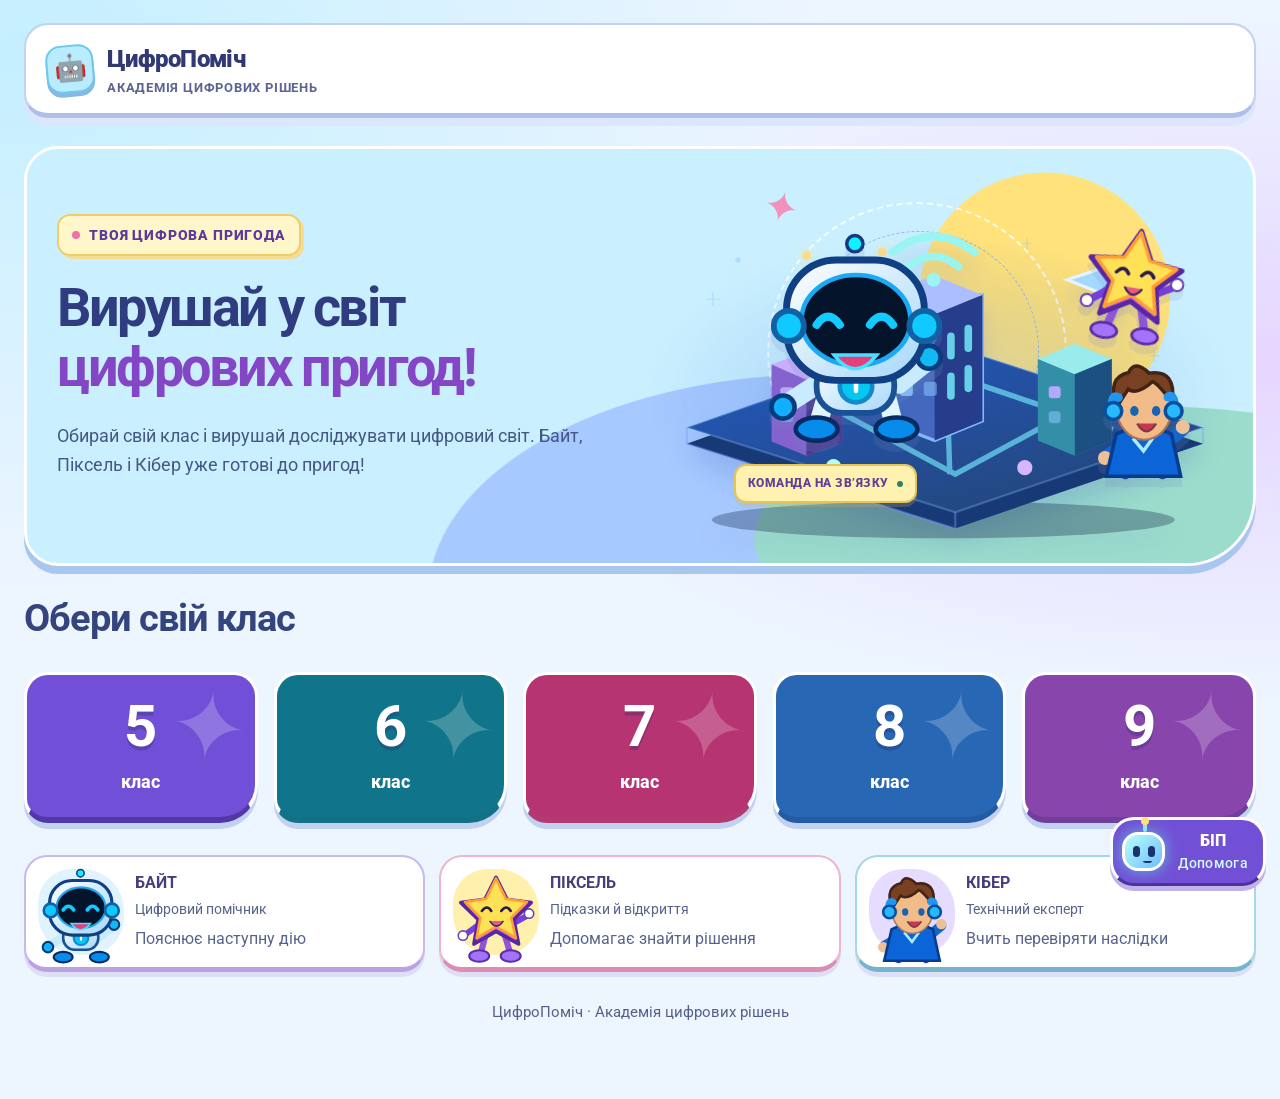
==== commit 78d39ab5: "Use self-hosted Roboto throughout the portal and repair task text contrast" ====
--- a/index.html
+++ b/index.html
@@ -1 +1 @@
-<!doctype html><html lang="uk"><head><meta charset="utf-8"><meta name="viewport" content="width=device-width,initial-scale=1,viewport-fit=cover"><meta name="theme-color" content="#edf5ff"><title>ЦифроПоміч · Академія цифрових рішень</title><link rel="stylesheet" href="./portal.css?v=portal3"><link rel="stylesheet" href="./portal-home.css?v=ux1"><script src="./portal-ui.js?v=ux1" defer></script><script src="./portal-world.js?v=adventure1" defer></script><script src="./assistant.js?v=ux1" defer></script><link rel="stylesheet" href="./portal-world.css?v=reading1"><link rel="stylesheet" href="./portal-reading.css?v=reading1"><link rel="stylesheet" href="./portal-play.css?v=play1"></head><body><div class="container"><header class="header"><a class="logo" href="./" style="color:inherit;text-decoration:none"><div class="logo-icon">🤖</div><span>ЦифроПоміч<small>АКАДЕМІЯ ЦИФРОВИХ РІШЕНЬ</small></span></a></header><main><section class="hero campaign-hero"><div class="hero-text"><div class="hero-eyebrow"><span class="signal-dot"></span> ТВОЯ ЦИФРОВА ПРИГОДА</div><h1>Вирушай у світ<br><span class="gradient">цифрових пригод!</span></h1><p class="campaign-lead">Обирай свій клас і вирушай досліджувати цифровий світ. Байт, Піксель і Кібер уже готові до пригод!</p></div><div class="campaign-art" aria-hidden="true"><div class="campaign-orbit orbit-outer"></div><div class="campaign-orbit orbit-inner"></div><div class="campaign-grid"></div><div class="campaign-bot"><span class="bot-antenna"></span><span class="bot-head"><i class="bot-eye"></i><i class="bot-eye"></i><i class="bot-mouth"></i></span><span class="bot-body">БІП</span></div></div></section><section aria-labelledby="choose-grade"><div class="section-intro"><h2 id="choose-grade">Обери свій клас</h2></div><nav class="portal-grades" aria-label="Класи"><a href="./5/" class="academy-grade" aria-label="5 клас"><strong>5</strong><span>клас</span></a><a href="./6/" class="academy-grade" aria-label="6 клас"><strong>6</strong><span>клас</span></a><a href="./7/" class="academy-grade" aria-label="7 клас"><strong>7</strong><span>клас</span></a><a href="./8/" class="academy-grade" aria-label="8 клас"><strong>8</strong><span>клас</span></a><a href="./9/" class="academy-grade" aria-label="9 клас"><strong>9</strong><span>клас</span></a></nav></section><section class="character-team" aria-label="Команда цифрових помічників"><div class="character-member"><div class="character-avatar" data-static-character="bayt"></div><div class="character-body"><strong>БАЙТ</strong><small>Цифровий помічник</small><span class="tiny">Пояснює наступну дію</span></div></div><div class="character-member"><div class="character-avatar" data-static-character="pixel"></div><div class="character-body"><strong>ПІКСЕЛЬ</strong><small>Підказки й відкриття</small><span class="tiny">Допомагає знайти рішення</span></div></div><div class="character-member"><div class="character-avatar" data-static-character="kiber"></div><div class="character-body"><strong>КІБЕР</strong><small>Технічний експерт</small><span class="tiny">Вчить перевіряти наслідки</span></div></div></section></main><footer class="footer">ЦифроПоміч · Академія цифрових рішень</footer></div></body></html>
+<!doctype html><html lang="uk"><head><meta charset="utf-8"><meta name="viewport" content="width=device-width,initial-scale=1,viewport-fit=cover"><meta name="theme-color" content="#edf5ff"><title>ЦифроПоміч · Академія цифрових рішень</title><link rel="stylesheet" href="./portal.css?v=portal3"><link rel="stylesheet" href="./portal-home.css?v=ux1"><script src="./portal-ui.js?v=ux1" defer></script><script src="./portal-world.js?v=adventure1" defer></script><script src="./assistant.js?v=ux1" defer></script><link rel="stylesheet" href="./portal-world.css?v=contrast1"><link rel="stylesheet" href="./portal-reading.css?v=reading1"><link rel="stylesheet" href="./portal-play.css?v=contrast1"><link rel="stylesheet" href="readability.css?v=roboto1"></head><body><div class="container"><header class="header"><a class="logo" href="./" style="color:inherit;text-decoration:none"><div class="logo-icon">🤖</div><span>ЦифроПоміч<small>АКАДЕМІЯ ЦИФРОВИХ РІШЕНЬ</small></span></a></header><main><section class="hero campaign-hero"><div class="hero-text"><div class="hero-eyebrow"><span class="signal-dot"></span> ТВОЯ ЦИФРОВА ПРИГОДА</div><h1>Вирушай у світ<br><span class="gradient">цифрових пригод!</span></h1><p class="campaign-lead">Обирай свій клас і вирушай досліджувати цифровий світ. Байт, Піксель і Кібер уже готові до пригод!</p></div><div class="campaign-art" aria-hidden="true"><div class="campaign-orbit orbit-outer"></div><div class="campaign-orbit orbit-inner"></div><div class="campaign-grid"></div><div class="campaign-bot"><span class="bot-antenna"></span><span class="bot-head"><i class="bot-eye"></i><i class="bot-eye"></i><i class="bot-mouth"></i></span><span class="bot-body">БІП</span></div></div></section><section aria-labelledby="choose-grade"><div class="section-intro"><h2 id="choose-grade">Обери свій клас</h2></div><nav class="portal-grades" aria-label="Класи"><a href="./5/" class="academy-grade" aria-label="5 клас"><strong>5</strong><span>клас</span></a><a href="./6/" class="academy-grade" aria-label="6 клас"><strong>6</strong><span>клас</span></a><a href="./7/" class="academy-grade" aria-label="7 клас"><strong>7</strong><span>клас</span></a><a href="./8/" class="academy-grade" aria-label="8 клас"><strong>8</strong><span>клас</span></a><a href="./9/" class="academy-grade" aria-label="9 клас"><strong>9</strong><span>клас</span></a></nav></section><section class="character-team" aria-label="Команда цифрових помічників"><div class="character-member"><div class="character-avatar" data-static-character="bayt"></div><div class="character-body"><strong>БАЙТ</strong><small>Цифровий помічник</small><span class="tiny">Пояснює наступну дію</span></div></div><div class="character-member"><div class="character-avatar" data-static-character="pixel"></div><div class="character-body"><strong>ПІКСЕЛЬ</strong><small>Підказки й відкриття</small><span class="tiny">Допомагає знайти рішення</span></div></div><div class="character-member"><div class="character-avatar" data-static-character="kiber"></div><div class="character-body"><strong>КІБЕР</strong><small>Технічний експерт</small><span class="tiny">Вчить перевіряти наслідки</span></div></div></section></main><footer class="footer">ЦифроПоміч · Академія цифрових рішень</footer></div></body></html>
--- a/portal-world.css
+++ b/portal-world.css
@@ -7,7 +7,7 @@
 .learning-home{max-width:1200px}.world-welcome{position:relative;overflow:hidden;display:grid;grid-template-columns:1.05fr .95fr;min-height:400px;padding:34px 40px;border-radius:30px;background:radial-gradient(ellipse at 83% 28%,#5469ca53,transparent 50%),radial-gradient(ellipse at 12% 100%,#31848835,transparent 60%),linear-gradient(120deg,#173651,#192c52 60%,#272c56);border:1px solid #9bb6ff59;box-shadow:0 24px 55px #020b1b7a,inset 0 1px #e8f4ff20;margin-bottom:24px;isolation:isolate}.world-welcome::before{content:"";position:absolute;inset:0;z-index:-1;background-image:linear-gradient(#a2d1ff09 1px,transparent 1px),linear-gradient(90deg,#a2d1ff09 1px,transparent 1px);background-size:44px 44px;mask-image:linear-gradient(90deg,transparent,black)}.world-welcome .welcome-copy{position:relative;z-index:2;align-self:center}.world-welcome .world-badge{display:inline-flex;align-items:center;gap:9px;border:1px solid #9ff5df59;border-radius:99px;padding:7px 12px;color:#a9ffe7;font-size:12px;letter-spacing:.08em;font-weight:800;background:#173e50}.world-badge::before{content:"✦";color:#ffe2a0;font-size:17px}.world-welcome h1{font-size:clamp(34px,4.6vw,59px);line-height:1.06;letter-spacing:-.045em;margin:18px 0}.world-welcome h1 em{font-style:normal;background:linear-gradient(90deg,#8af7d9,#adccff 60%,#d6b7ff);background-clip:text;-webkit-text-fill-color:transparent}.world-welcome p{max-width:480px;font-size:17px;color:#d0e1f7;line-height:1.6;margin:12px 0 20px}.world-welcome .learning-resume{position:relative;z-index:3;max-width:450px;width:100%;padding:14px 16px;border:1px solid #96e6dd4a;background:#081d35a6;border-radius:18px;box-shadow:0 8px 20px #06162f40}.world-welcome .learning-resume small{color:#a6c9df;font-size:12px}.world-welcome .learning-resume strong{font-size:15px;line-height:1.4;margin:4px 0 11px}.world-welcome .learning-resume .btn{min-height:46px;padding:10px 15px;width:auto;min-width:230px}.world-welcome .overall-progress{font-size:13px;line-height:1.4;margin:18px 0 0;flex-wrap:wrap;gap:12px;color:#d5e8f6}.world-welcome .progress-track{height:8px;width:150px;flex:0 1 150px;background:#a6cfff21;box-shadow:inset 0 2px 3px #0003}.world-welcome .progress-track i{background:linear-gradient(90deg,#7ff6d3,#98cfff)}
 .world-hero-art{position:relative;align-self:center;min-width:0;height:340px;isolation:isolate}.world-hero-art>.world-scene{position:absolute;inset:auto -12% -13%;width:120%;height:auto;opacity:.8;filter:drop-shadow(0 22px 25px #060b2a80)}.world-orbit{position:absolute;width:300px;height:300px;border-radius:50%;border:1px solid #abbfff45;inset:2% auto auto 16%;box-shadow:0 0 45px #7ef6ed12,inset 0 0 45px #7ef6ed0c}.world-orbit::after{content:"";position:absolute;width:9px;height:9px;border-radius:50%;background:#ffdc85;top:47px;left:33px;box-shadow:0 0 15px #ffe5a3}.world-orbit.orbit-small{width:240px;height:240px;left:22%;top:11%;border:1px dashed #99dbf55c;transform:rotate(30deg)}.world-hero-character{position:absolute;display:block;filter:drop-shadow(0 16px 12px #0006)}.world-hero-character svg{display:block;width:100%;height:100%}.hero-bayt{width:190px;height:220px;left:15%;top:11%;z-index:3;animation:world-float 5.5s ease-in-out infinite}.hero-pixel{width:113px;height:130px;right:6%;top:7%;z-index:2;transform:rotate(9deg);animation:world-float 6.7s ease-in-out .6s infinite}.hero-kiber{width:115px;height:132px;right:4%;bottom:10%;z-index:4;animation:world-float 6.2s ease-in-out 1.3s infinite}.world-label{position:absolute;z-index:5;left:10%;bottom:4%;padding:8px 12px;border:1px solid #9cdcea61;border-radius:99px;background:#142845ed;color:#ccebf8;font-size:10px;font-weight:850;letter-spacing:.08em;box-shadow:0 8px 15px #0003}.world-label i{display:inline-block;width:6px;height:6px;background:#88f8bd;border-radius:50%;margin-left:5px;box-shadow:0 0 10px #68f6bd}.world-scene{display:block;width:100%;height:100%;overflow:visible}.world-float-a{animation:world-float 6s ease-in-out infinite}.world-float-b{animation:world-float 7s ease-in-out 1s infinite}.world-pulse{animation:world-glow 4.3s ease-in-out infinite}.world-cursor{animation:world-float 5s ease-in-out infinite}
 .world-section-heading{display:flex;align-items:center;justify-content:space-between;gap:15px;margin:30px 0 18px}.world-section-heading h2{font-size:29px;letter-spacing:-.025em;margin:0}.world-section-heading p{font-size:14px;color:#b9cfe5;margin:6px 0 0}.world-section-heading .tag{font-size:12px;border-color:#d4c4ff49;background:#59427e38;color:#dacfff;border-radius:99px;white-space:nowrap}.learning-cards{gap:20px;margin-top:0}.learning-cards .mission-card{position:relative;display:flex;flex-direction:column;gap:0;padding:0;text-align:left;border:1px solid #94bbf35c;border-bottom:4px solid #1d365b;border-radius:24px;background:linear-gradient(150deg,#1c3557,#14243f);min-height:0;overflow:hidden;isolation:isolate;box-shadow:0 14px 28px #010a1c5c;transition:transform .22s,border-color .22s,box-shadow .22s;animation:world-arrive .55s ease-out both}.learning-cards .mission-card:nth-child(2){animation-delay:.07s}.learning-cards .mission-card:nth-child(3){animation-delay:.14s}.learning-cards .mission-card:nth-child(4){animation-delay:.21s}.learning-cards .mission-card:hover{transform:translateY(-6px);border-color:#a4e9f0;box-shadow:0 20px 36px #0006,0 0 24px #5a9bdf18}.learning-cards .mission-card.is-next{border-color:#9df5da;box-shadow:0 0 0 1px #83e7d33b,0 15px 30px #0005}.learning-cards .mission-card.is-complete{border-color:#78d6bf8c}.mission-cover{height:198px;width:100%;position:relative;display:block;overflow:hidden;background:radial-gradient(ellipse at 70% 2%,#b4caff52,transparent 60%),linear-gradient(145deg,#204d91,#28426f)}.mission-card[data-world=workshop] .mission-cover{background:radial-gradient(ellipse at 70% 5%,#dcbbff54,transparent 60%),linear-gradient(145deg,#564190,#323c70)}.mission-card[data-world=messages] .mission-cover{background:radial-gradient(ellipse at 70% 5%,#a8ffe545,transparent 60%),linear-gradient(145deg,#1e697f,#1b4862)}.mission-card[data-world=city] .mission-cover{background:radial-gradient(ellipse at 70% 5%,#d3c4ff49,transparent 60%),linear-gradient(145deg,#3659a0,#2e3565)}.mission-cover::after{content:"";position:absolute;inset:auto 0 0;height:55px;background:linear-gradient(transparent,#152b48)}.mission-cover>.world-scene{width:88%;height:215px;position:absolute;left:12%;top:-3px;transition:transform .3s}.mission-card:hover .mission-cover>.world-scene{transform:translateY(-4px) scale(1.02)}.learning-cards .mission-cover .face{position:absolute;bottom:7px;left:22px;width:68px;height:75px;margin:0;z-index:2;border-radius:19px;background:linear-gradient(150deg,#3a628e,#263d68);border:2px solid #d4e6ff82;box-shadow:0 5px 12px #0004;transform:rotate(-5deg)}.learning-cards .mission-cover .face svg{width:100%;height:100%}.card-status-pill{position:absolute;top:15px;left:18px;z-index:2;border:1px solid #d0ecff5c;background:#142d53df;border-radius:99px;padding:6px 10px;font-size:11px;color:#d9eaff;font-weight:750}.is-next .card-status-pill{border-color:#a3f2d1;color:#c0ffe7;background:#194a55e8}.is-complete .card-status-pill{border-color:#a3f2d1;color:#c0ffe7}.mission-cover .world-mission-token{position:absolute;right:18px;top:14px;color:#ffe8ae;font-size:22px;filter:drop-shadow(0 0 10px #ffce7b66)}.mission-card-body{display:flex;flex-direction:column;gap:10px;padding:17px 24px 21px;width:100%;flex:1}.learning-cards .mission-card .mission-name{display:block;font-size:21px;line-height:1.25;letter-spacing:-.02em;margin:0;min-height:53px}.learning-cards .mission-card .mission-description{display:block;color:#bdd2e9;font-size:15px;line-height:1.55;flex:1}.learning-cards .card-progress{grid-column:auto;font-size:12px;margin:5px 0 3px;display:flex;width:100%;gap:12px}.card-progress .progress-track{height:7px;flex:1;background:#a4c5f21a}.card-action{display:flex;justify-content:space-between;align-items:center;border-top:1px solid #8fbbdd24;margin-top:6px;padding-top:13px;color:#b0ffe5;font-size:14px;font-weight:800}.card-action b{display:grid;place-items:center;width:31px;height:31px;border:1px solid #95dec75a;border-radius:10px;background:#265d684a;font-size:19px}.help-intro{border-radius:20px}.help-intro summary{color:#e5eaff}.help-intro .mission-team svg{width:50px;height:58px}
-.game-layout>main.stage{position:relative;border:1px solid #95b5e35c;border-top:3px solid #91dce2;border-radius:25px;box-shadow:0 22px 44px #020a1a66;background:linear-gradient(145deg,#18314d,#152640)}.ticket-header,.m1-head,.m2-head,.m3-head,.m6-head,.v4-heading{position:relative;isolation:isolate;border:1px solid #91b7eb38!important;border-radius:19px;background:linear-gradient(110deg,#254767bb,#32467a66);padding:17px 20px!important;overflow:hidden;min-height:112px}.ticket-header>div,.m1-head>div,.m2-head>div,.m3-head>div,.m6-head>div,.v4-heading>div{z-index:1;position:relative}.mission-scenery{position:absolute;right:-25px;top:-22px;width:255px;height:145px;opacity:.35;pointer-events:none;z-index:0}.ticket-header h1,.mission-heading{text-shadow:0 3px 16px #10213db3;max-width:760px}.mission-team{justify-content:flex-end;gap:17px;margin:2px 0 12px}.mission-team svg{width:37px;height:43px;filter:drop-shadow(0 3px 4px #0003)}.mission-team>span{font-weight:750;font-size:11px;letter-spacing:.03em}.mission-team .team-label{font-size:10px}.chat{border:1px solid #8ec3e256;background:linear-gradient(135deg,#1c3f59,#1b324d);box-shadow:inset 4px 0 #7ee7d2}.chat .sender{color:#91f5dc}.steps{height:8px!important;border-radius:99px}.steps>span{border-radius:99px!important}.steps>span.now{background:linear-gradient(90deg,#7df4d7,#8fc9ff)!important;box-shadow:0 0 12px #7df4d738}.task-progress-label{font-size:12px;letter-spacing:.04em}.route span{border-radius:12px!important}.class-card,.msg-mission .msg-observation{background:linear-gradient(135deg,#254566,#1b304e);border:1px solid #9bc5e348;box-shadow:0 6px 15px #0002}.class-card h3,.msg-observation h3{color:#ecf7ff}.class-station-art{background:radial-gradient(ellipse,#a1dcff12,transparent 70%);border-radius:15px}.lab-choice,.lab-pill,.option,.v4-tile,.m1-choices button,.m2-choices button,.m3-choice,.final-option{border-radius:14px!important;transition:border-color .16s,background .16s,transform .16s}.lab-choice:hover:not(:disabled),.lab-pill:hover:not(:disabled),.v4-tile:hover:not(:disabled){transform:translateY(-2px)}.lab-choice.selected,.lab-pill.selected,.class-token.selected{background:linear-gradient(135deg,#256b69,#294e69)!important;border-color:#8ff6da!important;box-shadow:inset 0 0 0 1px #8ff6da2b}.mission-feedback[data-kind=error]{border-color:#f0b581;background:linear-gradient(130deg,#553a37,#3d3340)}
+.game-layout>main.stage{position:relative;border:1px solid #95b5e35c;border-top:3px solid #91dce2;border-radius:25px;box-shadow:0 22px 44px #020a1a66;background:linear-gradient(145deg,#18314d,#152640)}.ticket-header,.m1-head,.m2-head,.m3-head,.m6-head,.v4-heading{position:relative;isolation:isolate;border:1px solid #91b7eb38!important;border-radius:19px;background:linear-gradient(110deg,#254767bb,#32467a66);padding:17px 20px!important;overflow:hidden;min-height:112px}.ticket-header>div,.m1-head>div,.m2-head>div,.m3-head>div,.m6-head>div,.v4-heading>div{z-index:1;position:relative}.mission-scenery{position:absolute;right:-25px;top:-22px;width:255px;height:145px;opacity:.35;pointer-events:none;z-index:0}.ticket-header h1,.mission-heading{text-shadow:0 3px 16px #10213db3;max-width:760px}.mission-team{justify-content:flex-end;gap:17px;margin:2px 0 12px}.mission-team svg{width:37px;height:43px;filter:drop-shadow(0 3px 4px #0003)}.mission-team>span{font-weight:750;font-size:11px;letter-spacing:.03em}.mission-team .team-label{font-size:10px}.chat{border:1px solid #8ec3e256;background:linear-gradient(135deg,#1c3f59,#1b324d);box-shadow:inset 4px 0 #7ee7d2}.chat .sender{color:#91f5dc}.steps{height:8px!important;border-radius:99px}.steps>span{border-radius:99px!important}.steps>span.now{background:linear-gradient(90deg,#7df4d7,#8fc9ff)!important;box-shadow:0 0 12px #7df4d738}.task-progress-label{font-size:12px;letter-spacing:.04em}.route span{border-radius:12px!important}.class-card,.msg-mission .msg-observation{background:linear-gradient(135deg,#254566,#1b304e);border:1px solid #9bc5e348;box-shadow:0 6px 15px #0002}.class-card h3,.msg-observation h3{color:#ecf7ff}.class-station-art{background:radial-gradient(ellipse,#a1dcff12,transparent 70%);border-radius:15px}.lab-choice,.lab-pill,.option,.v4-tile,.m1-choices button,.m2-choices button,.m3-choice,.final-option{border-radius:14px!important;transition:border-color .16s,background .16s,transform .16s}.lab-choice:hover:not(:disabled),.lab-pill:hover:not(:disabled),.v4-tile:hover:not(:disabled){transform:translateY(-2px)}.lab-choice.selected,.lab-pill.selected,.class-token.selected{background:linear-gradient(135deg,#256b69,#294e69);border-color:#8ff6da;box-shadow:inset 0 0 0 1px #8ff6da2b}.mission-feedback[data-kind=error]{border-color:#f0b581;background:linear-gradient(130deg,#553a37,#3d3340)}
 .success-card{position:relative;isolation:isolate;display:grid;grid-template-columns:76px 1fr auto;align-items:center;gap:16px;margin:22px 0;padding:21px 22px;border:1px solid #a5ffdc;border-bottom:4px solid #3a9f8d;border-radius:22px;background:radial-gradient(ellipse at 5% 10%,#78f6bd2e,transparent 55%),linear-gradient(120deg,#1c615b,#24445d 80%);box-shadow:0 15px 35px #061b2c99,0 0 25px #74ffd31a;animation:success-arrive .35s ease-out both;overflow:hidden}.success-hero{width:76px;height:94px;animation:success-hero .6s ease-out both;filter:drop-shadow(0 7px 8px #00282e77)}.success-hero svg{display:block;width:100%;height:100%}.success-kicker{display:block;color:#a0f9d4;font-size:10px;font-weight:850;letter-spacing:.1em}.success-card .success-copy h2{font-size:clamp(24px,3vw,32px);line-height:1.1;margin:7px 0 8px;color:#c7ffdf;letter-spacing:-.02em}.success-card .success-copy p{margin:0;font-size:16px;line-height:1.6;color:#e0fff3;max-width:650px}.success-next{min-width:150px;white-space:normal;max-width:215px;z-index:2}.success-sparks{position:absolute;inset:4px 15px auto auto;z-index:-1;color:#ffe6a2;font-size:22px;letter-spacing:15px;opacity:.7;animation:success-spark 1s ease-out both}.success-sparks i,.success-sparks b{font-style:normal;font-size:13px;position:relative;top:23px}.has-success .answer-confirmed,.has-success .selected,.has-success [aria-pressed=true]{border-color:#9ff7c8!important}.has-success [id$="-feedback"],.has-success .final-note.try{display:none!important}.has-success button:disabled{opacity:.72}.has-success .success-next{opacity:1}.success-card:focus-within{box-shadow:0 0 0 2px #c7ffdb55,0 15px 35px #061b2c99}.success-card button:focus-visible{outline:3px solid #ffe3a3;outline-offset:4px}
 .mission-done .medal,.final-complete .emblem{filter:drop-shadow(0 0 24px #ffdf7d3b);animation:success-hero .6s ease-out both}.mission-done h2,.final-complete h2{color:#b9ffe4}.certificate{border-radius:24px}.live-bip-launch{border:2px solid #b8f8ef;box-shadow:0 8px 0 #122e4e,0 0 25px #85e6e32b;background:linear-gradient(120deg,#2d7e91,#3c4f99)}.live-bip-panel{border-color:#b2dbf5;box-shadow:0 18px 55px #020817aa}.live-bip-bar{background:linear-gradient(110deg,#24677d,#454b91)}.live-bip-role:hover{background:#365c79!important}.live-bip-role svg{filter:drop-shadow(0 3px 3px #0003)}
 body:not([data-grade]) .campaign-hero{background:radial-gradient(ellipse at 80% 35%,#6e65b849,transparent 52%),linear-gradient(120deg,#193e5b,#233358);min-height:420px;padding:20px 30px;border-radius:29px}.campaign-art .world-hero-art{width:100%;height:355px}.portal-grades .academy-grade{position:relative;background:linear-gradient(145deg,#254f79,#243254);border:1px solid #8caee38c;border-bottom:5px solid #102843;box-shadow:0 12px 23px #0003;overflow:hidden;transition:transform .2s,box-shadow .2s}.portal-grades .academy-grade::after{content:"✦";position:absolute;right:10px;top:4px;font-size:30px;color:#b9d4ff24}.portal-grades .academy-grade:nth-child(2){background:linear-gradient(145deg,#2b6d7c,#23425f)}.portal-grades .academy-grade:nth-child(3){background:linear-gradient(145deg,#64519a,#343a62)}.portal-grades .academy-grade:nth-child(4){background:linear-gradient(145deg,#286185,#26395f)}.portal-grades .academy-grade:nth-child(5){background:linear-gradient(145deg,#815979,#3c3b61)}.portal-grades .academy-grade:hover{transform:translateY(-6px) rotate(-1deg);box-shadow:0 18px 27px #0005}.portal-grades .academy-grade strong{color:#a0f9dd;text-shadow:0 4px 0 #142f4b}.character-team{gap:14px}.character-member{background:linear-gradient(135deg,#23435f,#243453);border:1px solid #9ec4ed54;border-radius:19px!important;box-shadow:0 8px 20px #0002}.character-member[data-team=pixel]{background:linear-gradient(135deg,#4a3977,#2f365a)}.portal-tools{color:#adc7e3}.portal-tools summary{font-size:14px}
@@ -27,3 +27,4 @@
 .campaign-cards .mission-identity>.face{position:absolute;left:16px;bottom:5px;z-index:2;width:58px;height:65px;background:#203853;border:1px solid #a8ccee8c;border-radius:16px;transform:rotate(-4deg)}
 .campaign-cards .mission-identity>.face svg{width:100%;height:100%}.campaign-cards .mission-mini-icon{right:15px;bottom:15px;margin:0;padding:4px;font-size:17px;z-index:3;background:#1a3057cf}.campaign-cards .mission-title{font-size:18px;margin:13px 0 5px}.campaign-cards .mission-subtitle{font-size:13px}
 @media(max-width:720px){.campaign-cards{grid-template-columns:1fr}.campaign-cards .mission-card{min-height:0}.campaign-cards .mission-identity{margin:0 -12px;min-height:158px}.campaign-cards .mission-title{font-size:20px}.campaign-cards .mission-subtitle{font-size:14px;min-height:0}.campaign-cards .mission-identity>.face{left:18px}.city-card-art{height:166px}}
+
--- a/portal-play.css
+++ b/portal-play.css
@@ -102,6 +102,7 @@
 .academy-mission #check{background:#ffce46;color:#67451e;border-color:#e8ae29;border-bottom-width:5px;font-weight:850}.academy-mission .context-menu{background:#e5dcfa;border-color:#bc9fe6;border-radius:18px}
 .academy-mission .lab-choice,.academy-mission .lab-pill{background:#fff;border:2px solid #b9cbea;color:#3e4d7b;border-radius:15px}
 .academy-mission .lab-choice.selected,.academy-mission .lab-pill.selected{background:#dcefff;color:#244c7a;border:2px solid #5295cc;box-shadow:inset 5px 0 #5295cc}
+.has-success :is(.lab-choice,.lab-pill,.class-token,.v4-tile,.m3-flag,.m3-choice,.option):disabled,.has-success :is(.m1-choices,.m2-choices,.m3-choices) button:disabled{opacity:1}
 .academy-mission .phase-alert{background:#ffe8c9;border:2px solid #e9ba79;color:#745027;border-radius:16px}
 .academy-mission .mission-done p{color:#53618a}
 
@@ -131,7 +132,8 @@
 .game-layout>main.stage:not(.academy-mission) .muted,.game-layout>main.stage:not(.academy-mission) .tiny{color:#53618a}.game-layout>main.stage:not(.academy-mission) .caps{color:#6747ac}
 .stage :is(.m1-head,.m2-head,.m3-head,.m6-head,.v4-heading,.ticket-header){background:#e4f2ff;border:0;border-radius:22px;color:#3b4483}.stage :is(.m1-head,.m2-head,.m3-head,.m6-head,.v4-heading,.ticket-header) :is(h1,h2){color:#3b4483;text-shadow:none}
 .stage :is(.m1-call,.m2-call,.m3-report,.m6-talk,.v4-talk){color:#f2f7ff;background:#334e8e;border:2px solid #91b2e5}
-.stage :is(.m1-drive,.m2-net,.m3-phone,.m6-browser,.v4-scene,.lab-scene){color:#f0f6ff}
+.stage :is(.m1-drive,.m2-net,.m6-browser){color:#19334f}
+.stage :is(.m3-chatapp,.v4-scene,.lab-scene){color:#f0f6ff}
 .stage :is(.m1-legend,.m2-note,.m3-explain,.m6-note){color:#53618a}
 .stage .mission-team>span,.stage .mission-team .team-label{color:#625888}.stage .task-progress-label,.stage .step-label{color:#7353b0}
 .stage .success-card{background:#dff8ed;border:2px solid #80c7aa;border-bottom:6px solid #60a98c;box-shadow:0 5px 0 #c5eadb;border-radius:24px}.stage .success-card .success-copy h2{color:#276e51}.stage .success-card .success-copy p,.stage .success-kicker{color:#376a57}
@@ -141,6 +143,7 @@
 .report .report-score{color:#7750c3}.report-metrics>div{background:#e8efff;border:1px solid #b7c8ec;border-radius:20px}.report .topic-row{background:#f1f6ff;border:2px solid #bed0ef;color:#384e80}.report .topic-info strong,.report .topic-count{color:#485f90}.report .topic-info small{color:#5e6d94}.report .topic-num{background:#e4d7ff;color:#7050ab}
 .report .report-score>span{color:#657393!important}
 .guide-page .guide-scene{background:#eef1ff;border-color:#c4c7ed;color:#3e4783}.guide-page .guide-example{background:#fff5cf;border-color:#ecd17c;color:#70552c}.guide-page .guide-note{color:#53618a}.guide-page .guide-answer{background:#fff;border:2px solid #c9b6ed;color:#5b4397}.guide-page .guide-feedback{background:#dbf4e6;color:#31624d;border-color:#95ccb2}
+.guide-page .guide-answer[aria-pressed=true]{background:#dcefff;color:#244c7a;border-color:#5295cc;box-shadow:inset 5px 0 #5295cc}
 .lab-activity .lab-scene,.lab-activity .lab-panel{color:#f1f6ff}.lab-activity .lab-scene .tiny{color:#c5d9f5}
 .campaign-cards .mission-card{background:#fff;color:#3e4780;border:3px solid #d4c3f1;border-bottom:6px solid #b69bdc;box-shadow:0 6px 0 #d8dff5;border-radius:25px}.campaign-cards .mission-card:nth-child(3n+2){border-color:#a6d9e8;border-bottom-color:#78bacd}.campaign-cards .mission-card:nth-child(3n){border-color:#f2c49f;border-bottom-color:#dba877}.campaign-cards .mission-subtitle{color:#5e6b91}.campaign-cards .mission-number,.campaign-cards .mission-flag,.campaign-cards .mission-status{color:#655098}
 .live-bip .live-bip-launch{background:#7250d5;border:3px solid #fff;border-bottom-color:#4d319e;box-shadow:0 5px 0 #c2b2e9;color:#fff;border-radius:24px}.live-bip .live-bip-panel{border:3px solid #c8aff0;border-radius:25px;box-shadow:0 10px 40px #3b367a40}
--- a/readability.css
+++ b/readability.css
@@ -0,0 +1,95 @@
+@import url('./fonts/roboto.css');
+
+/* One font for text, controls, learning illustrations and print views. */
+html, body, body *, input::placeholder, textarea::placeholder {
+  font-family: 'Roboto', Arial, sans-serif !important;
+}
+
+/* Light application surfaces need dark ink; the messenger has a dark surface. */
+html body .container .stage :is(.m1-drive, .m2-net, .m6-browser) {
+  color: #19334f;
+}
+html body .container .stage .m3-chatapp,
+html body .container .stage .m3-chatapp :is(.m3-chathead, .m3-bubble, strong, p) {
+  color: #f5f8ff;
+}
+html body .container .stage .m3-chatapp :is(small, .m3-mute, .tiny) {
+  color: #c9dcf4;
+}
+html body .container .stage :is(.m1-summary > div, .m2-finish, .m2-tip,
+  .m3-summary, .m3-tip, .m6-bip, .coachbox) {
+  color: #f5f8ff;
+}
+html body .container .stage .v4-scene > :is(.tiny, .v4-choice-note) {
+  color: #d1e0f4;
+}
+
+/* Navigation and expandable guidance sit on light panels. */
+html body .container .help-intro :is(summary, p, .mission-team, .mission-team > span, .team-label) {
+  color: #485780;
+}
+html body .container .map-legend {
+  background: #eee7ff;
+  color: #51378a;
+  border-color: #c7b7e9;
+}
+html body .container #reset-progress {
+  background: #fff0ed;
+  color: #852f32 !important;
+  border-color: #cf9697;
+}
+html body .portal-grades .academy-grade:nth-child(2) { --tile: #10758a; }
+html body .portal-grades .academy-grade:nth-child(3) { --tile: #b63472; }
+html body .portal-grades .academy-grade:nth-child(4) { --tile: #2767b3; }
+html body .portal-grades .academy-grade:nth-child(5) { --tile: #8846ad; }
+
+/* Keep secondary text readable in form fields and disabled controls. */
+input::placeholder, textarea::placeholder { color: #59667c; opacity: 1; }
+
+html body .container .stage .mission-done h2 { color: #24634b; }
+html body .container .stage .lesson-recap {
+  background: #eef5fc;
+  color: #2b405f;
+  border-color: #aac5dd;
+}
+html body .container .stage .lesson-recap :is(h3, p, strong) { color: #2b405f; }
+html body .container .stage :is(.m3-label, .m3-count) { color: #395475; }
+html body .container .stage .v4-scene { background-color: #10203a; }
+html body .container .stage .v4-photo {
+  background-color: #536780;
+  background-blend-mode: multiply;
+  color: #fff;
+}
+html body .container .stage .v4-status {
+  background: #dff3e9;
+  color: #214d3b;
+  border-color: #7fb69d;
+}
+html body .container .stage .v4-status.bad {
+  background: #fff0e9;
+  color: #702d31;
+  border-color: #d39a91;
+}
+html body .container main.stage [id$='-feedback']:not(:empty) {
+  background: #fff3e5;
+  color: #6a3821;
+  border-color: #dba774;
+}
+html body .container main.stage [id$='-feedback'] :is(p, h3, strong, small, .caps) {
+  color: #6a3821 !important;
+}
+html body .container .badge-item { color: #495477; background: #eef1f8; }
+html body .container .badge-item.earned { color: #245b42; background: #def4e7; }
+html body .container .msg-mission :is(.msg-observation, .msg-broadcast) :is(h3, strong) {
+  color: #35496d;
+}
+html body :is(.container main, main.container) a { color: #245b96; }
+html body main.container.panel { background: #fff; color: #263568; }
+@media (max-width: 700px) {
+  html body .container .m2-device { flex-wrap: wrap; min-width: 0; }
+  html body .container .m2-device strong { flex: 1 1 90px; min-width: 0; }
+  html body .container .m2-status { max-width: 100%; white-space: normal; }
+}
+@media print {
+  html body .container .stage .m3-chatapp { print-color-adjust: exact; }
+}
